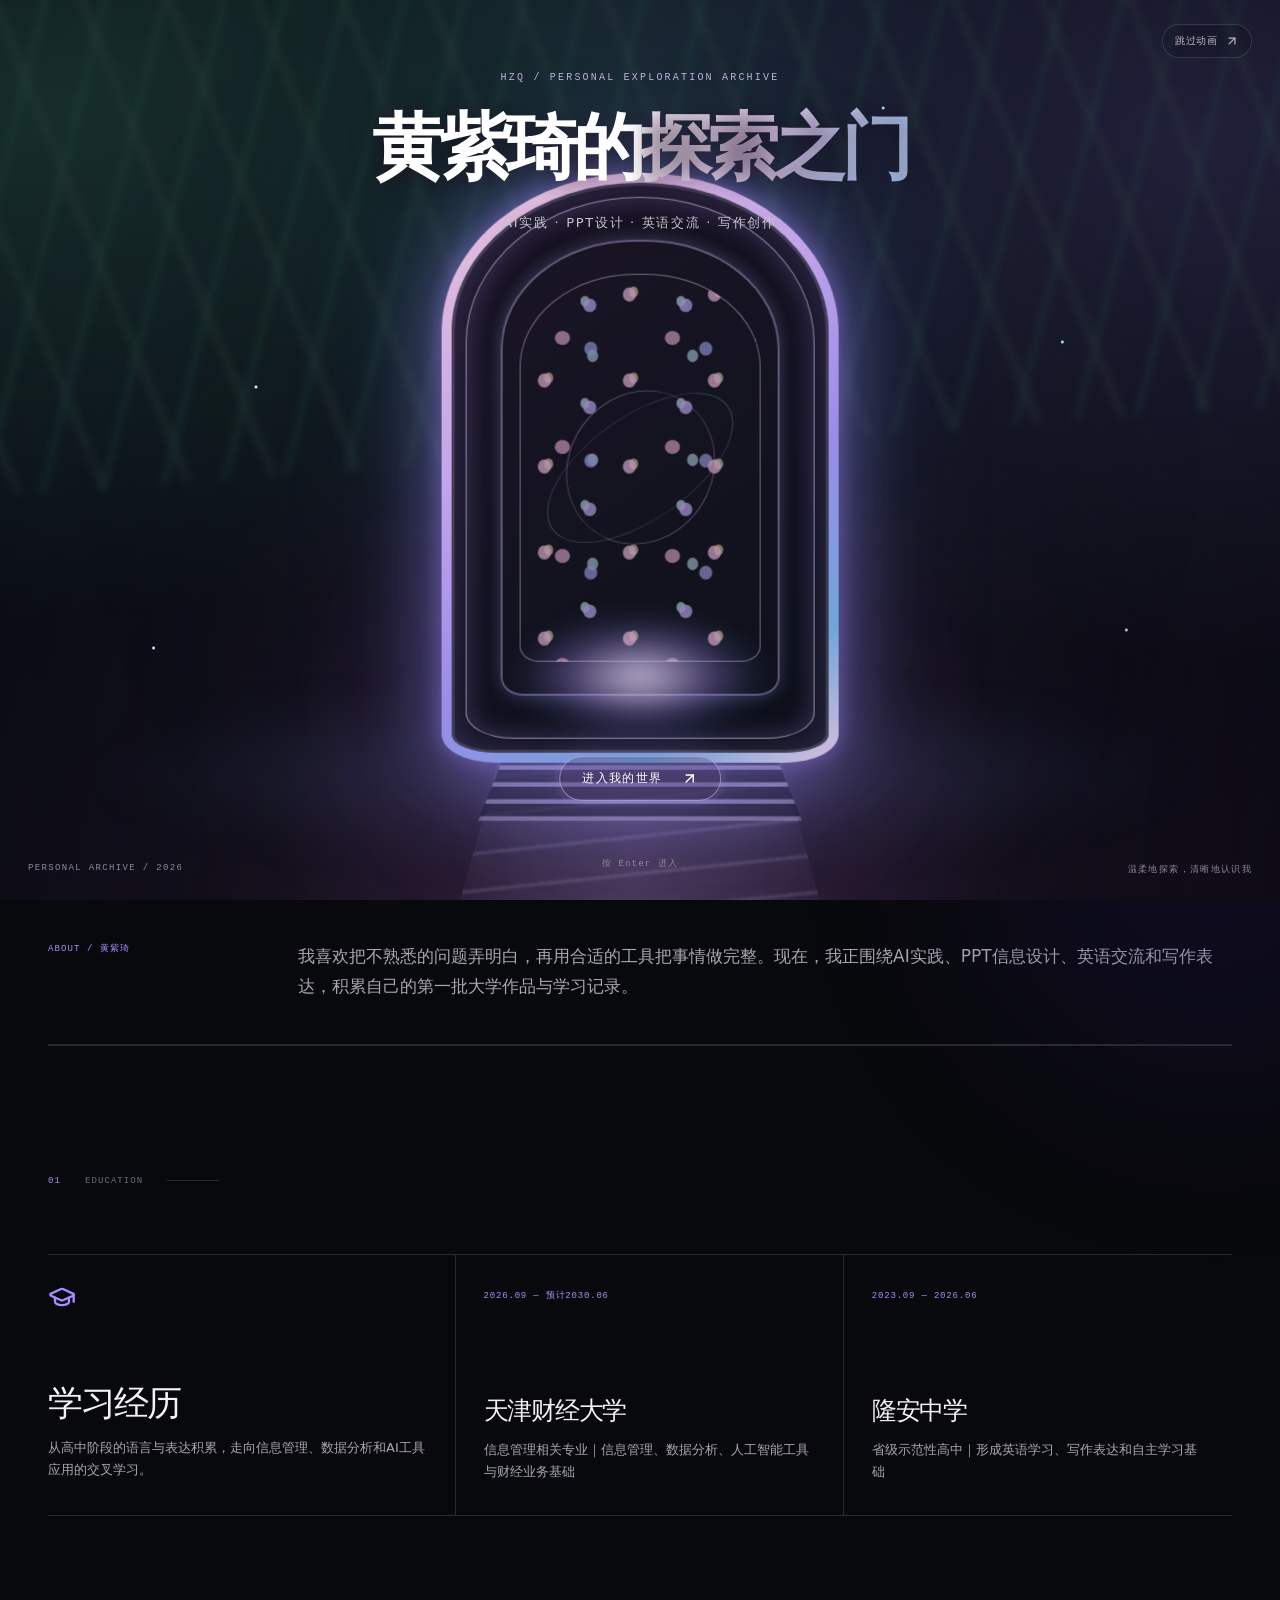
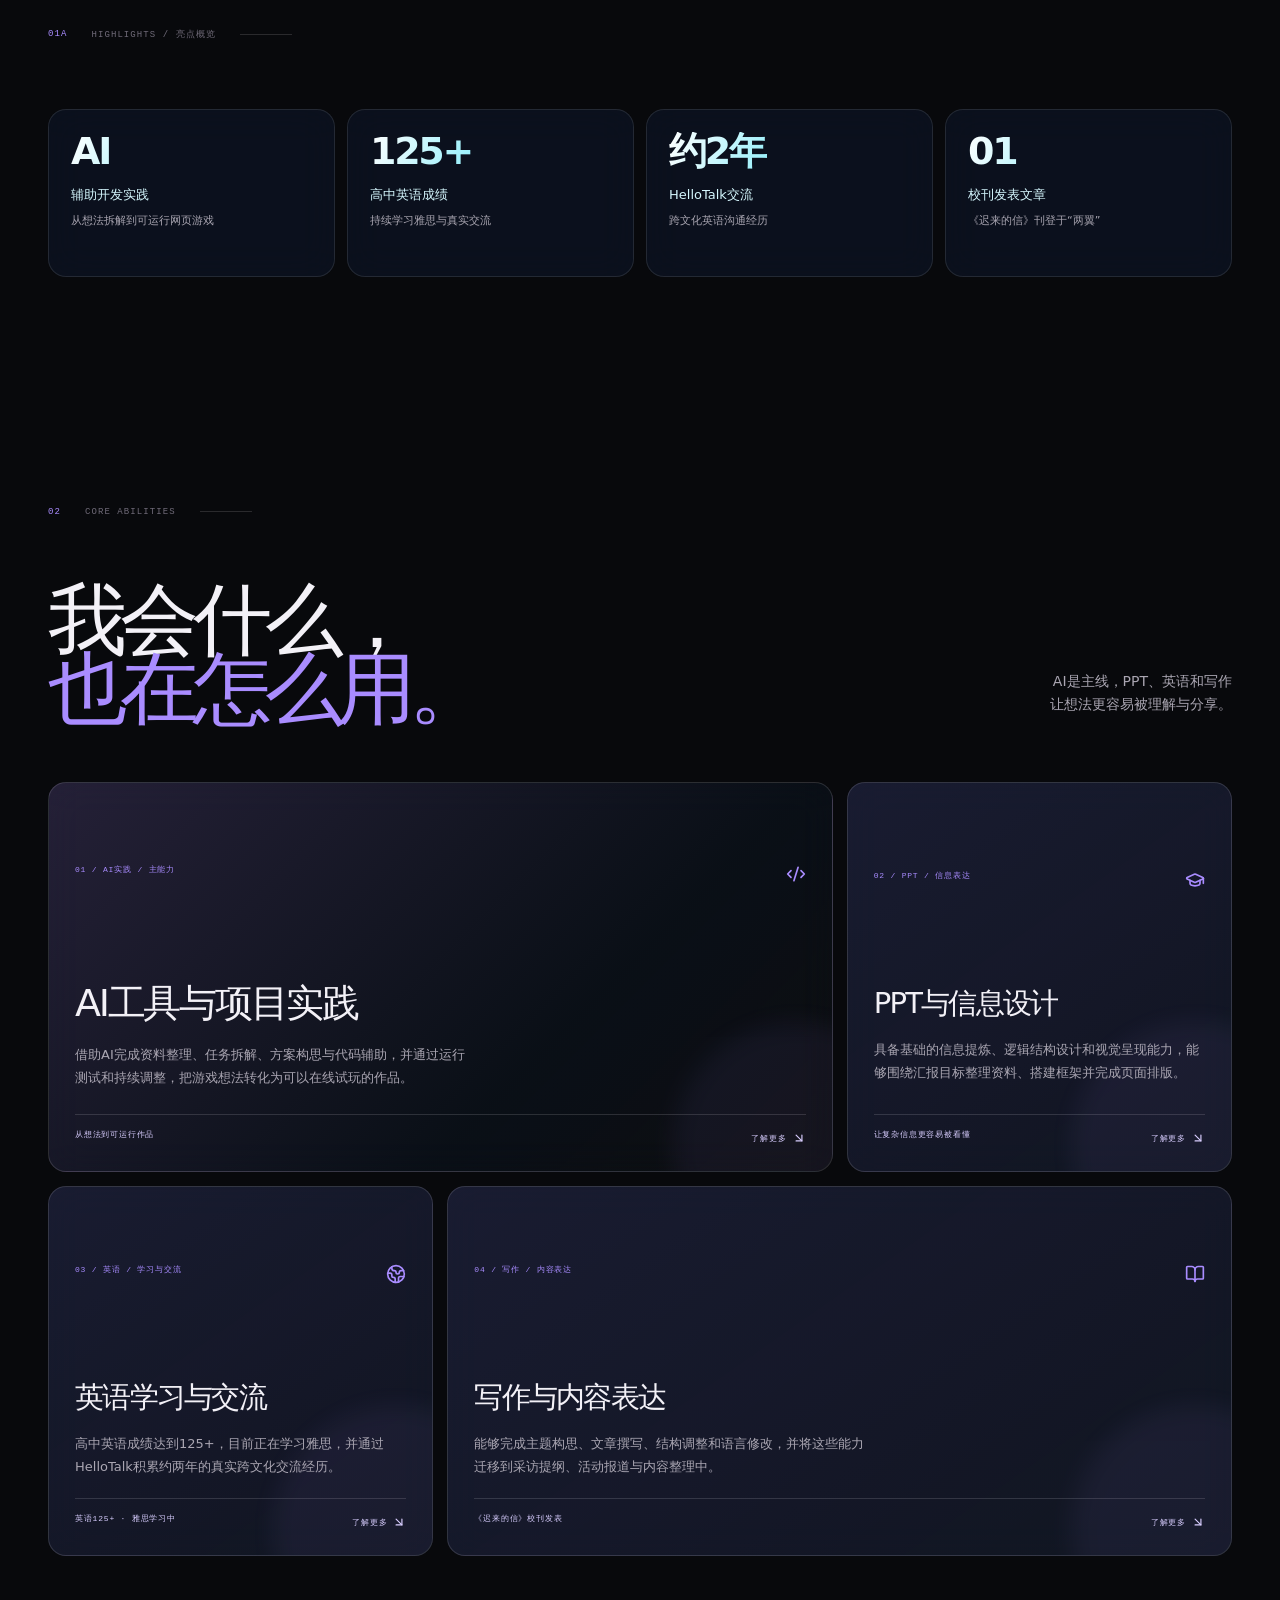
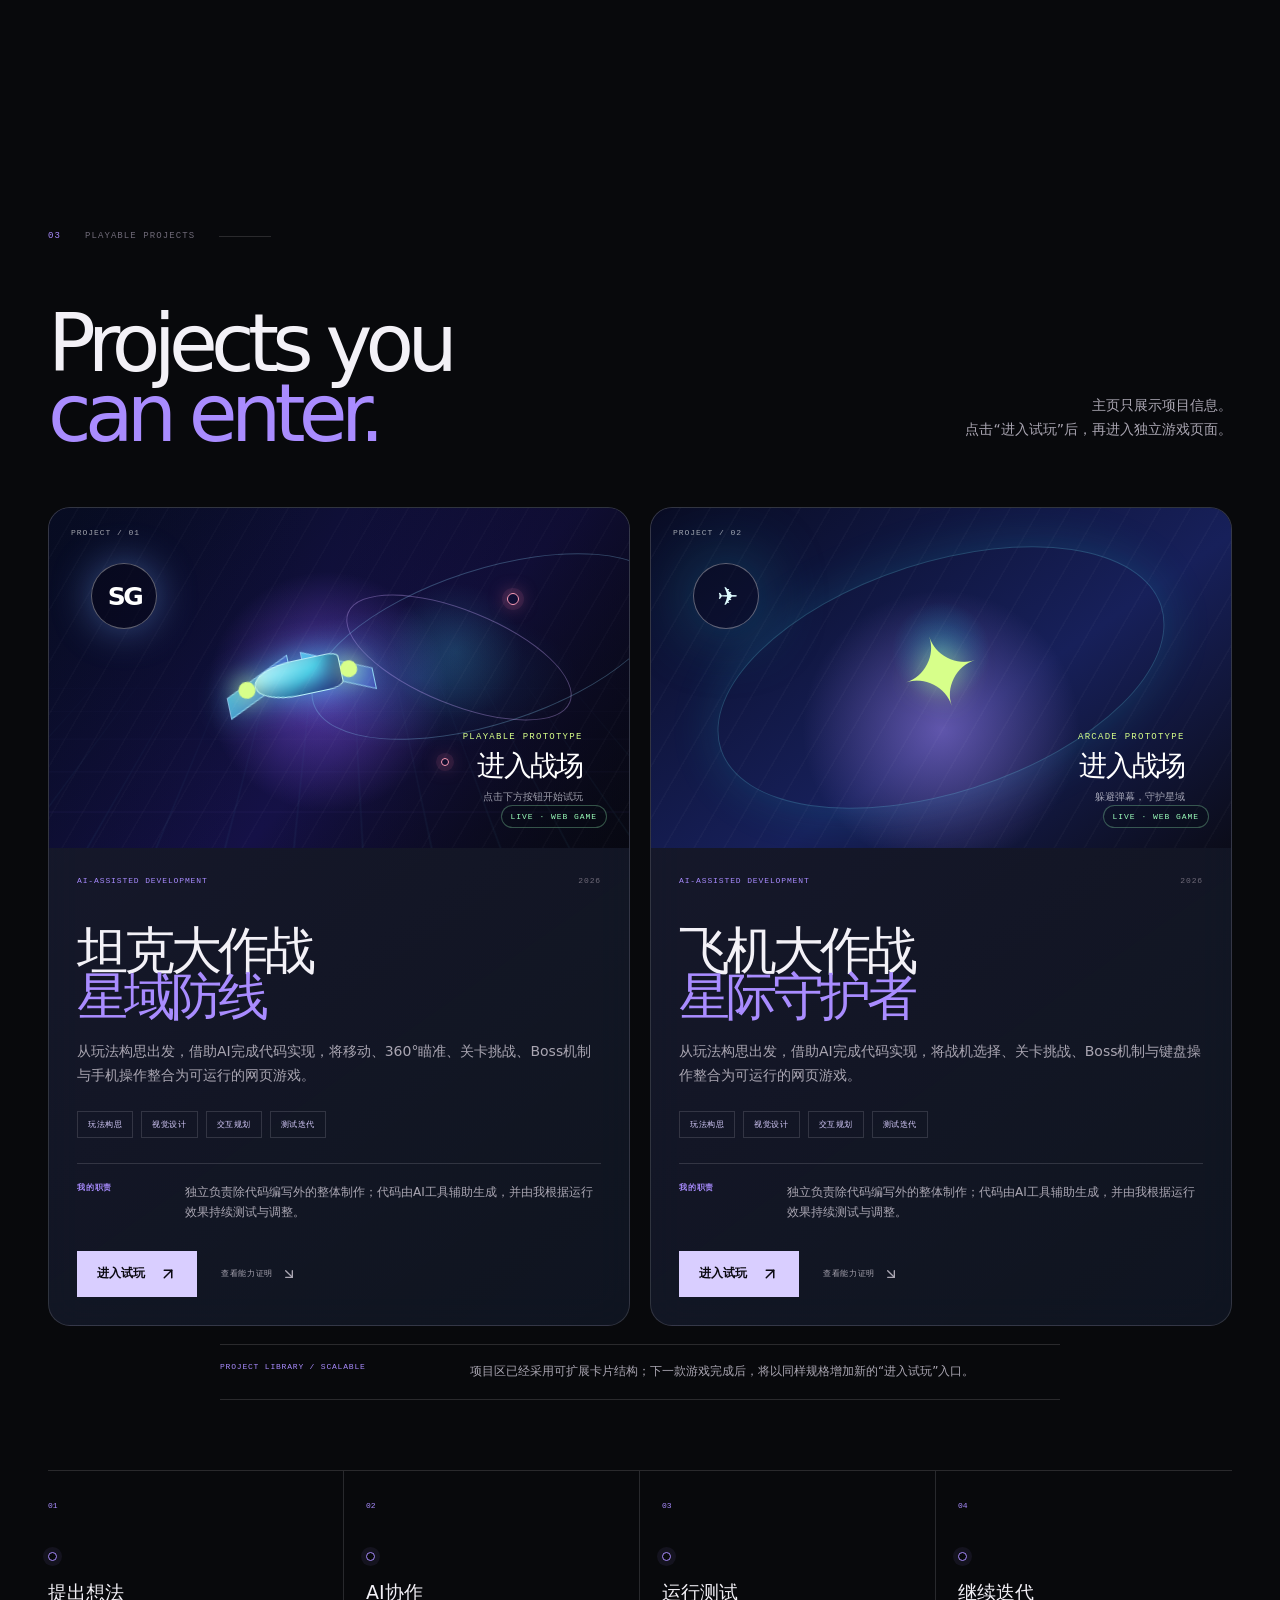
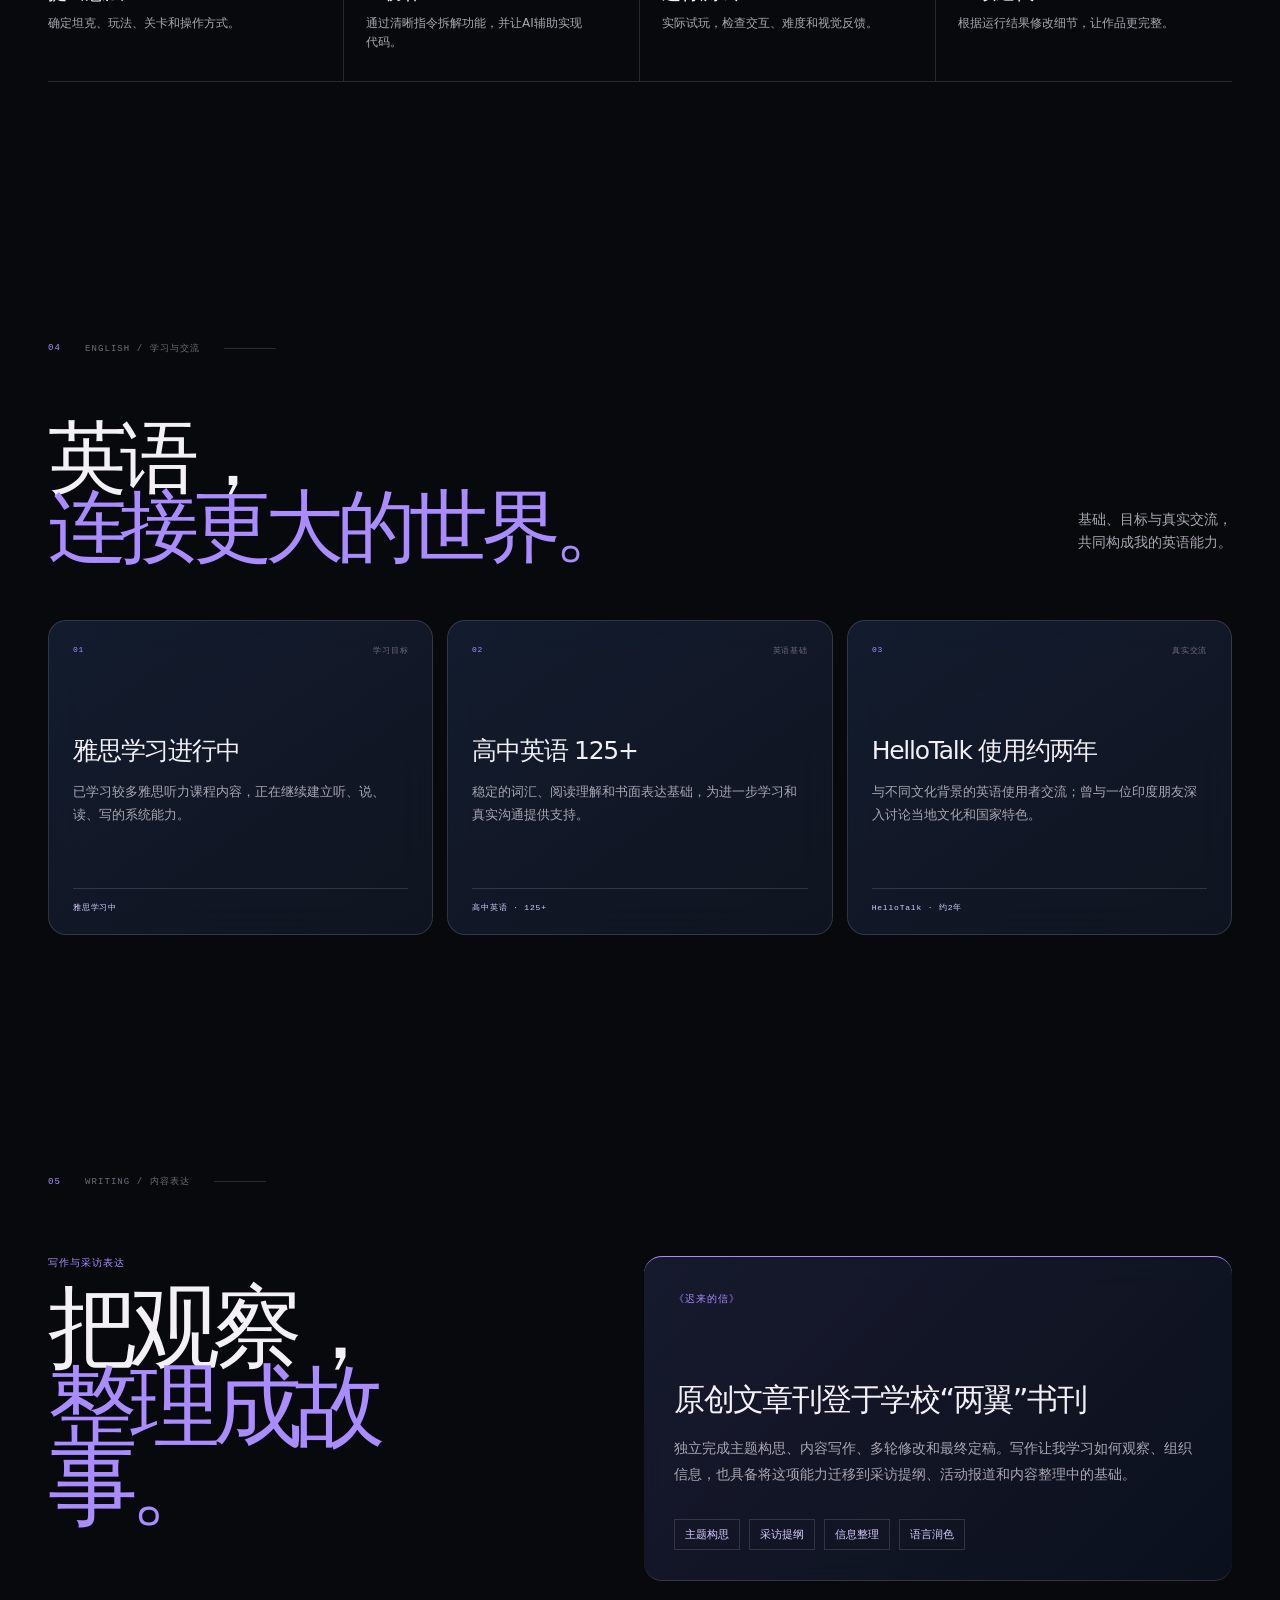
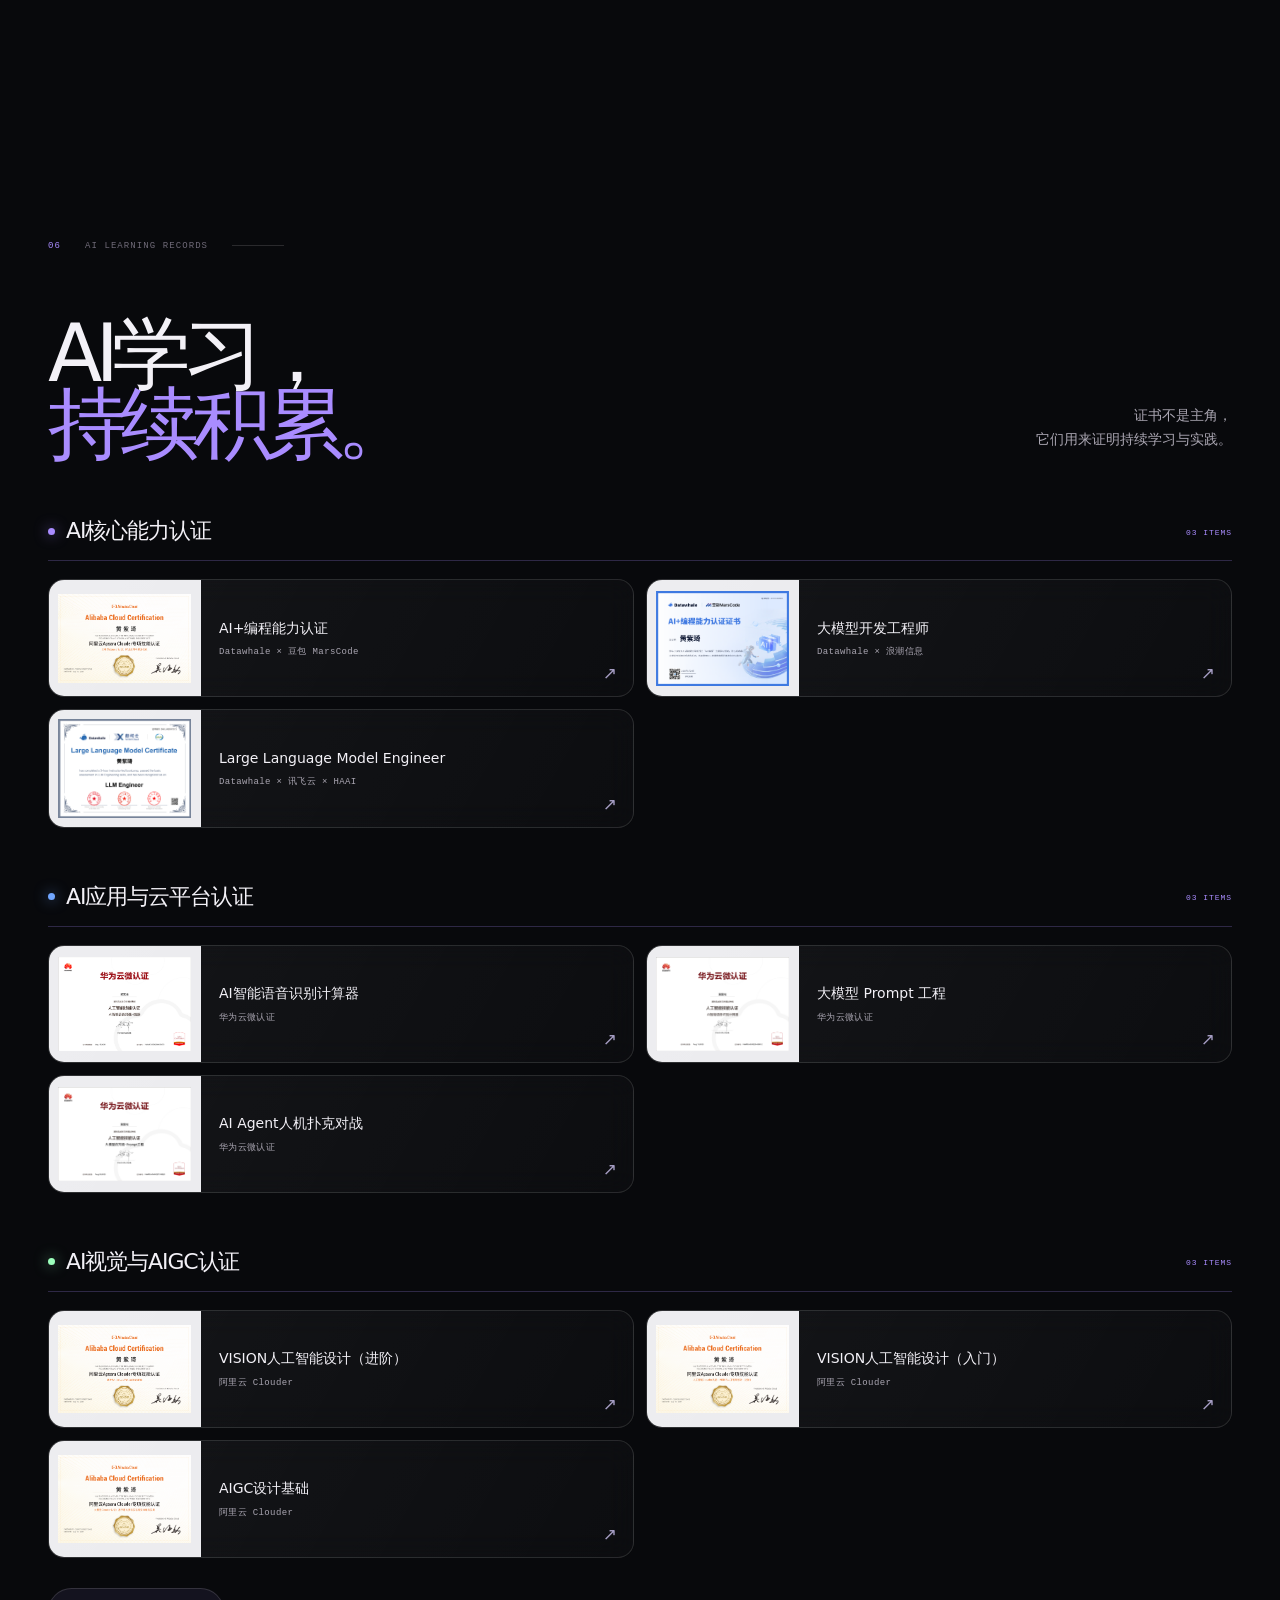
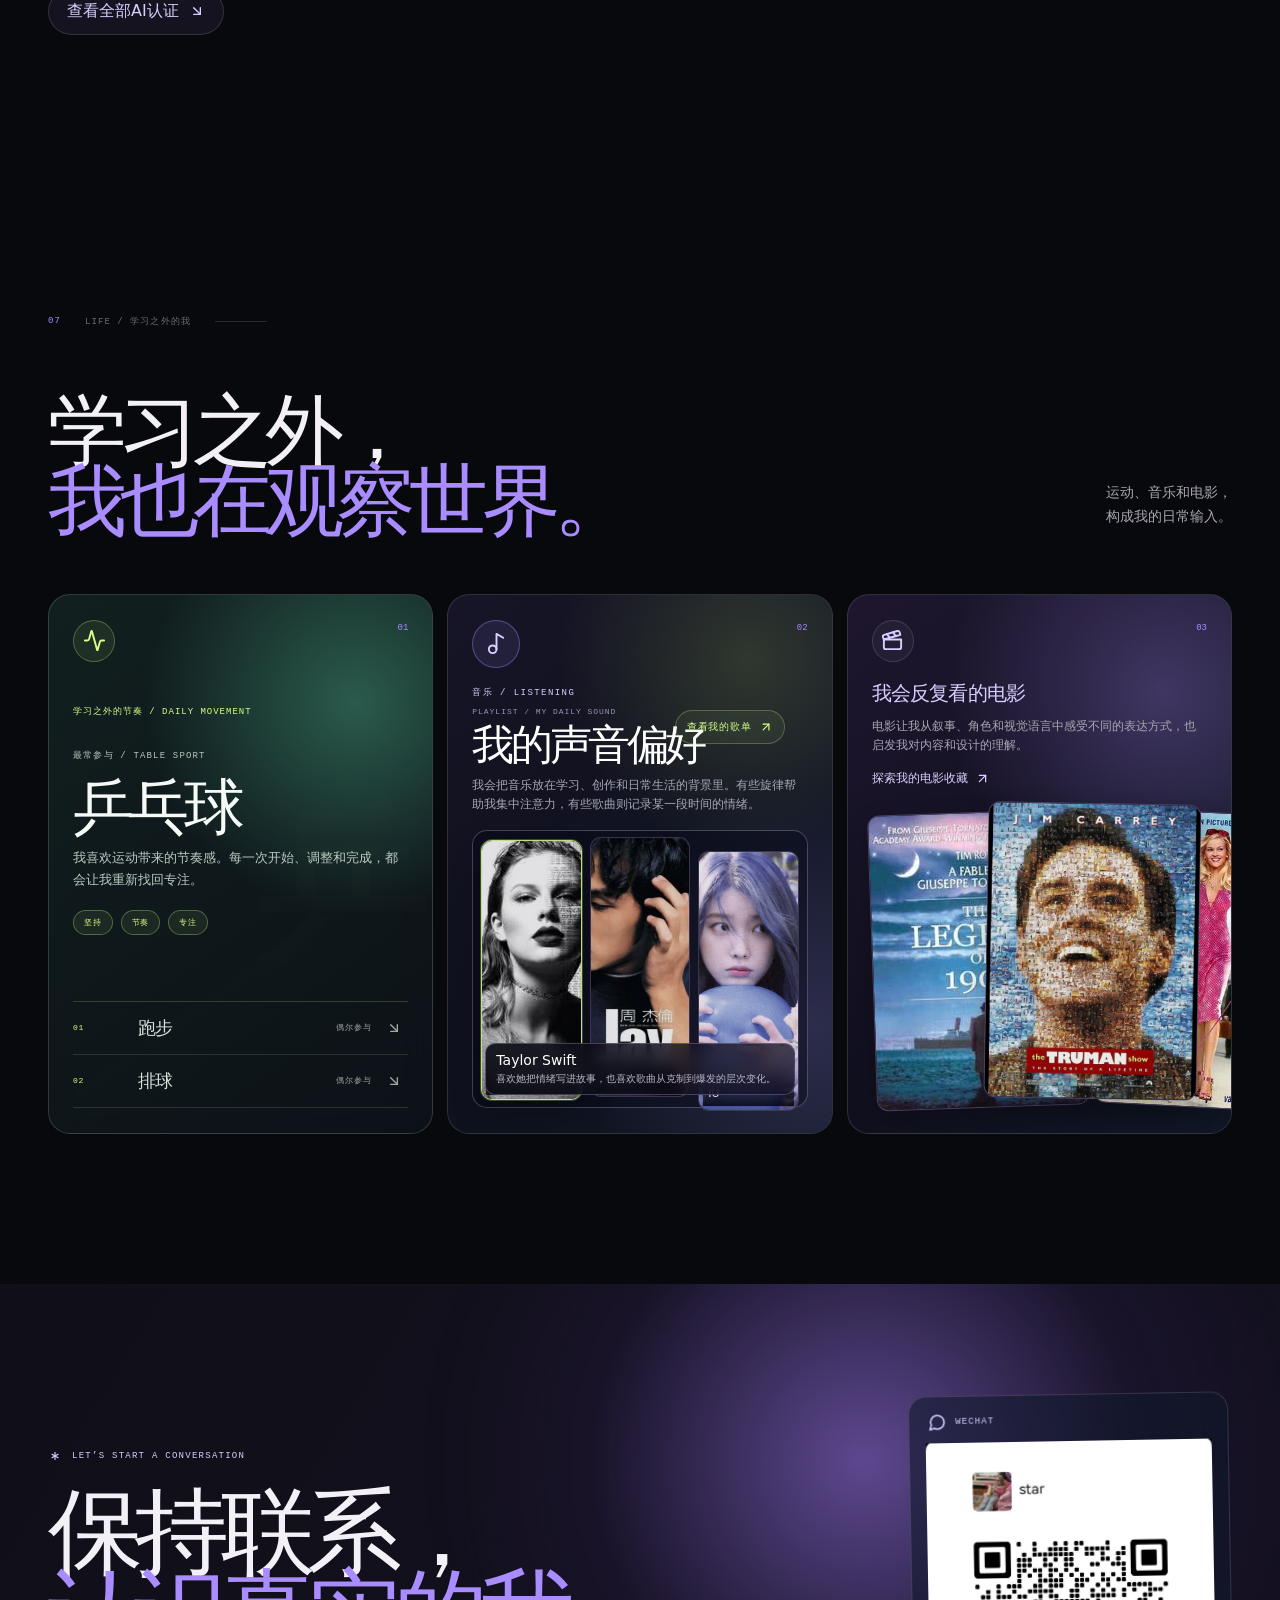
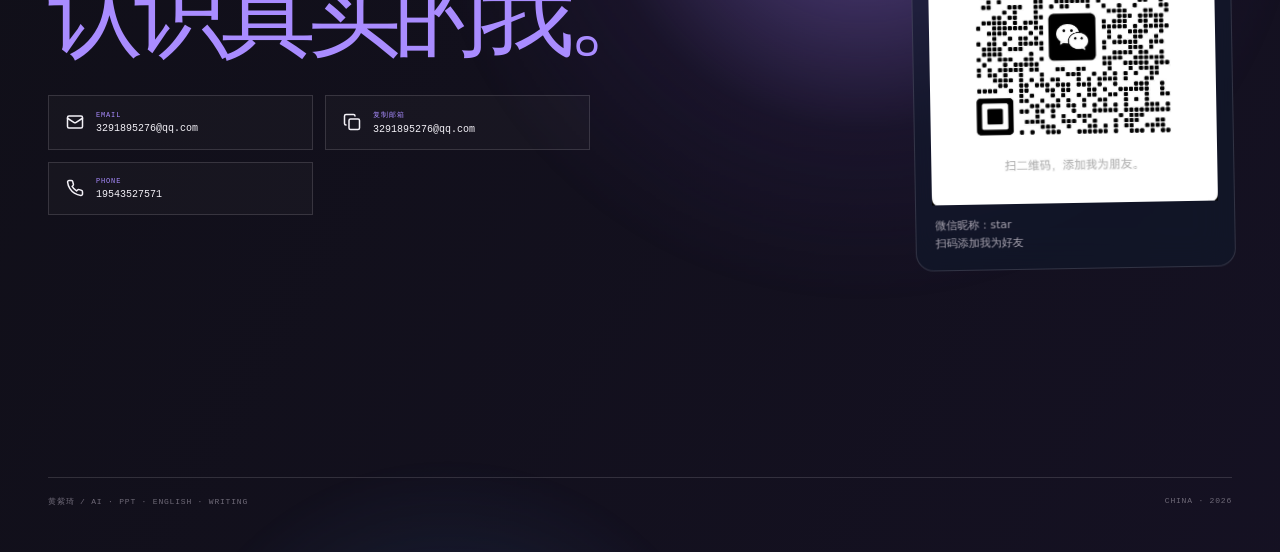
==== index.html @ c6924f1a "提前加载背景音乐文件" ====
<!doctype html>
<html lang="zh-CN">
  <head>
    <meta charset="UTF-8" />
    <meta name="viewport" content="width=device-width, initial-scale=1.0" />
  <meta name="theme-color" content="#08090c" />
  <title>黄紫琦 — Visual / AI / Brand Designer</title>
    <script>
      (() => {
        // GitHub Pages 项目站点部署在 /already/ 子目录时，兼容旧版根路径资源。
        const repoBase = location.pathname.startsWith('/already/') ? '/already' : '';
        if (!repoBase) return;
        const rewrite = (value) => {
          if (typeof value !== 'string') return value;
          return /^\/(?:profile|certificates|tank-game|plane-game)(?:\/|$)/.test(value)
            ? repoBase + value
            : value;
        };
        const patchSrc = (prototype) => {
          const descriptor = Object.getOwnPropertyDescriptor(prototype, 'src');
          if (!descriptor || !descriptor.set) return;
          Object.defineProperty(prototype, 'src', {
            ...descriptor,
            set(value) { descriptor.set.call(this, rewrite(value)); },
          });
        };
        patchSrc(window.HTMLImageElement.prototype);
        patchSrc(window.HTMLMediaElement.prototype);
        patchSrc(window.HTMLSourceElement.prototype);
        const posterDescriptor = Object.getOwnPropertyDescriptor(window.HTMLVideoElement.prototype, 'poster');
        if (posterDescriptor && posterDescriptor.set) {
          Object.defineProperty(window.HTMLVideoElement.prototype, 'poster', {
            ...posterDescriptor,
            set(value) { posterDescriptor.set.call(this, rewrite(value)); },
          });
        }
        const hrefDescriptor = Object.getOwnPropertyDescriptor(window.HTMLAnchorElement.prototype, 'href');
        if (hrefDescriptor && hrefDescriptor.set) {
          Object.defineProperty(window.HTMLAnchorElement.prototype, 'href', {
            ...hrefDescriptor,
            set(value) { hrefDescriptor.set.call(this, rewrite(value)); },
          });
        }
        const originalSetAttribute = window.Element.prototype.setAttribute;
        window.Element.prototype.setAttribute = function (name, value) {
          const lowerName = String(name).toLowerCase();
          if (lowerName === 'src' || lowerName === 'poster' || lowerName === 'href') {
            value = rewrite(value);
          }
          return originalSetAttribute.call(this, name, value);
        };
        const imageObserver = 'IntersectionObserver' in window
          ? new IntersectionObserver((entries) => entries.forEach(({ target, isIntersecting }) => {
            if (isIntersecting && target.tagName === 'IMG') {
              target.loading = 'eager';
              target.decoding = 'async';
            }
          }), { rootMargin: '480px 0px' })
          : null;
        const rewriteElement = (element) => {
          if (!element || element.nodeType !== 1) return;
          for (const name of ['src', 'poster', 'href']) {
            const value = element.getAttribute(name);
            const next = rewrite(value);
            if (next && next !== value) originalSetAttribute.call(element, name, next);
          }
          if (element.tagName === 'IMG' && element.getAttribute('src')?.includes('/profile/')) {
            element.loading = 'eager';
            element.decoding = 'async';
          }
          if (element.tagName === 'IMG') imageObserver?.observe(element);
          element.querySelectorAll?.('[src], [poster], [href]').forEach(rewriteElement);
        };
        new MutationObserver((mutations) => {
          mutations.forEach(({ addedNodes }) => addedNodes.forEach(rewriteElement));
        }).observe(document.documentElement, { childList: true, subtree: true });
        const fixExistingResources = () => {
          document.querySelectorAll('[src], [poster], [href]').forEach(rewriteElement);
        };
        let attempts = 0;
        const resourceTimer = window.setInterval(() => {
          fixExistingResources();
          if (++attempts >= 20) window.clearInterval(resourceTimer);
        }, 250);
        const startHeroVideo = () => {
          const video = document.querySelector('video.hero-video');
          if (!video) return;
          const source = video.querySelector('source');
          if (source) originalSetAttribute.call(source, 'src', `${repoBase}/profile/resume-background.mp4`);
          originalSetAttribute.call(video, 'poster', `${repoBase}/hero-poster.svg`);
          video.muted = true;
          video.load();
          video.play().catch(() => {});
        };
        window.setTimeout(startHeroVideo, 600);
        window.addEventListener('pointerdown', startHeroVideo, { once: true, passive: true });
        window.addEventListener('touchstart', startHeroVideo, { once: true, passive: true });
        document.addEventListener('visibilitychange', () => {
          if (!document.hidden) startHeroVideo();
        });
      })();
    </script>
    <script type="module" crossorigin src="./assets/index-C6X84rei.js"></script>
    <link rel="stylesheet" crossorigin href="./assets/index-EBh02GZA.css">
    <link rel="stylesheet" href="./mobile-overrides.css?v=mobile3">
  </head>
  <body>
    <div id="root"></div>
  </body>
</html>
---- assets/index-EBh02GZA.css ----
*,:before,:after{--tw-border-spacing-x:0;--tw-border-spacing-y:0;--tw-translate-x:0;--tw-translate-y:0;--tw-rotate:0;--tw-skew-x:0;--tw-skew-y:0;--tw-scale-x:1;--tw-scale-y:1;--tw-pan-x: ;--tw-pan-y: ;--tw-pinch-zoom: ;--tw-scroll-snap-strictness:proximity;--tw-gradient-from-position: ;--tw-gradient-via-position: ;--tw-gradient-to-position: ;--tw-ordinal: ;--tw-slashed-zero: ;--tw-numeric-figure: ;--tw-numeric-spacing: ;--tw-numeric-fraction: ;--tw-ring-inset: ;--tw-ring-offset-width:0px;--tw-ring-offset-color:#fff;--tw-ring-color:rgb(59 130 246 / .5);--tw-ring-offset-shadow:0 0 #0000;--tw-ring-shadow:0 0 #0000;--tw-shadow:0 0 #0000;--tw-shadow-colored:0 0 #0000;--tw-blur: ;--tw-brightness: ;--tw-contrast: ;--tw-grayscale: ;--tw-hue-rotate: ;--tw-invert: ;--tw-saturate: ;--tw-sepia: ;--tw-drop-shadow: ;--tw-backdrop-blur: ;--tw-backdrop-brightness: ;--tw-backdrop-contrast: ;--tw-backdrop-grayscale: ;--tw-backdrop-hue-rotate: ;--tw-backdrop-invert: ;--tw-backdrop-opacity: ;--tw-backdrop-saturate: ;--tw-backdrop-sepia: ;--tw-contain-size: ;--tw-contain-layout: ;--tw-contain-paint: ;--tw-contain-style: }::backdrop{--tw-border-spacing-x:0;--tw-border-spacing-y:0;--tw-translate-x:0;--tw-translate-y:0;--tw-rotate:0;--tw-skew-x:0;--tw-skew-y:0;--tw-scale-x:1;--tw-scale-y:1;--tw-pan-x: ;--tw-pan-y: ;--tw-pinch-zoom: ;--tw-scroll-snap-strictness:proximity;--tw-gradient-from-position: ;--tw-gradient-via-position: ;--tw-gradient-to-position: ;--tw-ordinal: ;--tw-slashed-zero: ;--tw-numeric-figure: ;--tw-numeric-spacing: ;--tw-numeric-fraction: ;--tw-ring-inset: ;--tw-ring-offset-width:0px;--tw-ring-offset-color:#fff;--tw-ring-color:rgb(59 130 246 / .5);--tw-ring-offset-shadow:0 0 #0000;--tw-ring-shadow:0 0 #0000;--tw-shadow:0 0 #0000;--tw-shadow-colored:0 0 #0000;--tw-blur: ;--tw-brightness: ;--tw-contrast: ;--tw-grayscale: ;--tw-hue-rotate: ;--tw-invert: ;--tw-saturate: ;--tw-sepia: ;--tw-drop-shadow: ;--tw-backdrop-blur: ;--tw-backdrop-brightness: ;--tw-backdrop-contrast: ;--tw-backdrop-grayscale: ;--tw-backdrop-hue-rotate: ;--tw-backdrop-invert: ;--tw-backdrop-opacity: ;--tw-backdrop-saturate: ;--tw-backdrop-sepia: ;--tw-contain-size: ;--tw-contain-layout: ;--tw-contain-paint: ;--tw-contain-style: }.hidden{display:none}.rounded-2xl{border-radius:1rem}.border{border-width:1px}.border-white\/10{border-color:#ffffff1a}.backdrop-blur-xl{--tw-backdrop-blur:blur(24px);-webkit-backdrop-filter:var(--tw-backdrop-blur) var(--tw-backdrop-brightness) var(--tw-backdrop-contrast) var(--tw-backdrop-grayscale) var(--tw-backdrop-hue-rotate) var(--tw-backdrop-invert) var(--tw-backdrop-opacity) var(--tw-backdrop-saturate) var(--tw-backdrop-sepia);backdrop-filter:var(--tw-backdrop-blur) var(--tw-backdrop-brightness) var(--tw-backdrop-contrast) var(--tw-backdrop-grayscale) var(--tw-backdrop-hue-rotate) var(--tw-backdrop-invert) var(--tw-backdrop-opacity) var(--tw-backdrop-saturate) var(--tw-backdrop-sepia)}:root{--black:#08090c;--panel:#0e1016;--ink:#f3f1f7;--muted:#aaa6b2;--subtle:#6f6a78;--line:rgba(243,241,247,.14);--purple:#a98cff;--purple-soft:#d9ceff;--blue:#71a6ff;--width:1700px}*{box-sizing:border-box}html{scroll-behavior:smooth;background:var(--black)}body{margin:0;color:var(--ink);background:var(--black);font-family:Inter,ui-sans-serif,system-ui,-apple-system,Segoe UI,PingFang SC,Microsoft YaHei,sans-serif}button,a{font:inherit}button{border:0}a{color:inherit;text-decoration:none}.site-shell{min-width:320px;overflow:hidden;background:var(--black)}.page-width{width:min(calc(100% - 96px),var(--width));margin:0 auto}.site-nav{position:fixed;top:0;left:50%;z-index:30;display:flex;width:min(calc(100% - 96px),var(--width));align-items:center;justify-content:space-between;padding:28px 0;color:var(--ink);transform:translate(-50%);mix-blend-mode:difference}.wordmark{padding:0;color:var(--ink);background:none;font-size:18px;font-weight:800;letter-spacing:-.08em;cursor:pointer}.wordmark span{color:var(--purple)}.nav-links{display:flex;align-items:center;gap:32px}.nav-links button{padding:0;color:var(--muted);background:none;font-family:ui-monospace,SFMono-Regular,Consolas,monospace;font-size:9px;letter-spacing:.13em;cursor:pointer;transition:color .2s}.nav-links button:hover{color:var(--ink)}.nav-actions{display:flex;align-items:center;gap:22px}.availability{display:inline-flex;align-items:center;gap:8px;color:var(--muted);font-family:ui-monospace,SFMono-Regular,Consolas,monospace;font-size:9px;letter-spacing:.12em}.availability:before{width:6px;height:6px;border-radius:50%;content:"";background:#9cffbc;box-shadow:0 0 14px #9cffbc}.menu-button{display:none;color:var(--ink);background:none;cursor:pointer}.hero{position:relative;display:flex;min-height:100vh;align-items:center;isolation:isolate;background:#0b0b0e}.hero-video{position:absolute;top:0;right:0;bottom:0;left:0;z-index:-3;width:100%;height:100%;-o-object-fit:cover;object-fit:cover;opacity:.16;filter:saturate(.7) contrast(1.15)}.hero:before{position:absolute;top:0;right:0;bottom:0;left:0;z-index:-2;content:"";background:radial-gradient(circle at 73% 42%,rgba(150,116,245,.3),transparent 26%),linear-gradient(120deg,#08090cfa 10%,#08090cbd 68%,#08090cf2)}.hero-noise{position:absolute;top:0;right:0;bottom:0;left:0;z-index:-1;pointer-events:none;opacity:.12;background-image:url("data:image/svg+xml,%3Csvg viewBox='0 0 180 180' xmlns='http://www.w3.org/2000/svg'%3E%3Cfilter id='n'%3E%3CfeTurbulence type='fractalNoise' baseFrequency='.75' numOctaves='4' stitchTiles='stitch'/%3E%3C/filter%3E%3Crect width='100%25' height='100%25' filter='url(%23n)' opacity='.35'/%3E%3C/svg%3E");mix-blend-mode:screen}.hero-glow{position:absolute;z-index:-1;width:40vw;height:40vw;border-radius:50%;opacity:.16;filter:blur(90px);pointer-events:none;animation:drift 12s ease-in-out infinite alternate}.glow-left{top:26%;left:-16%;background:#6d48db}.glow-right{right:-15%;bottom:-23%;background:#301e76;animation-delay:-4s}.hero-content{padding-top:120px;padding-bottom:90px}.hero-profile-layout{display:grid;grid-template-columns:minmax(0,1fr) minmax(280px,390px);align-items:center;gap:clamp(50px,8vw,150px)}.eyebrow{display:inline-flex;align-items:center;gap:10px;margin:0;color:var(--purple-soft);font-family:ui-monospace,SFMono-Regular,Consolas,monospace;font-size:9px;letter-spacing:.14em}.hero h1{max-width:980px;margin:24px 0 40px;font-size:clamp(70px,9.2vw,155px);line-height:.87;letter-spacing:-.09em;font-weight:600}.hero h1 i{color:var(--purple);font-style:normal}.hero-summary{max-width:700px;margin:0;color:var(--muted);font-size:clamp(15px,1.2vw,19px);line-height:1.7}.hero-contact-links{display:flex;flex-wrap:wrap;gap:12px 30px;margin-top:28px}.hero-contact-links a{display:flex;align-items:center;gap:8px;padding-bottom:6px;border-bottom:1px solid var(--line);font-family:ui-monospace,SFMono-Regular,Consolas,monospace;font-size:10px;transition:color .2s,border-color .2s}.hero-contact-links a:hover{color:var(--purple-soft);border-color:var(--purple)}.hero-avatar{position:relative;margin:0;padding:10px;border:1px solid var(--line);background:#ffffff06;transform:rotate(1.4deg)}.hero-avatar:before{position:absolute;top:-18px;right:-18px;width:55%;height:55%;border-top:1px solid var(--purple);border-right:1px solid var(--purple);content:""}.hero-avatar img{display:block;width:100%;aspect-ratio:.72;-o-object-fit:cover;object-fit:cover;-o-object-position:center;object-position:center;border-radius:2px;filter:saturate(.82) contrast(1.03)}.hero-avatar figcaption{display:flex;justify-content:space-between;padding:11px 3px 1px;color:var(--subtle);font-family:ui-monospace,SFMono-Regular,Consolas,monospace;font-size:8px;letter-spacing:.12em}.hero-index,.hero-year{position:absolute;bottom:30px;color:var(--subtle);font-family:ui-monospace,SFMono-Regular,Consolas,monospace;font-size:8px;letter-spacing:.14em}.hero-index{left:48px}.hero-index span{margin-left:8px;color:var(--purple)}.hero-year{right:48px}.about-strip{display:grid;grid-template-columns:200px 1fr;gap:50px;padding-top:42px;padding-bottom:42px;border-bottom:1px solid var(--line)}.about-strip>span,.section-label{color:var(--purple);font-family:ui-monospace,SFMono-Regular,Consolas,monospace;font-size:9px;letter-spacing:.12em}.about-strip p{max-width:940px;margin:0;color:var(--muted);font-size:17px;line-height:1.75}.section-label{display:flex;align-items:center;gap:24px;margin-bottom:68px}.section-label span:last-child{color:var(--subtle)}.section-label:after{width:52px;height:1px;content:"";background:var(--line)}.section-heading-row{display:flex;align-items:end;justify-content:space-between;gap:30px;margin-bottom:58px}.section-heading-row h2{margin:0;font-size:clamp(56px,7vw,112px);line-height:.88;letter-spacing:-.085em;font-weight:500}.section-heading-row h2 em,.writing-layout h2 em,.contact-section h2 em,.game-project-copy h3 em{color:var(--purple);font-style:normal}.section-heading-row p{margin:0 0 7px;color:var(--muted);font-size:14px;line-height:1.7;text-align:right}.compact-heading h2{font-size:clamp(54px,6.2vw,100px)}.education-section{padding:130px 0 70px}.education-grid{display:grid;grid-template-columns:1.05fr 1fr 1fr;border-top:1px solid var(--line);border-bottom:1px solid var(--line)}.education-grid>*{min-height:260px;padding:28px;border-right:1px solid var(--line)}.education-grid>*:first-child{padding-left:0}.education-grid>*:last-child{border-right:0}.education-intro svg{color:var(--purple)}.education-intro h2{margin:65px 0 10px;font-size:35px;letter-spacing:-.06em;font-weight:500}.education-intro p,.education-grid article p{max-width:390px;margin:0;color:var(--muted);font-size:13px;line-height:1.7}.education-grid article>span{color:var(--purple);font-family:ui-monospace,SFMono-Regular,Consolas,monospace;font-size:9px;letter-spacing:.09em}.education-grid article h3{margin:92px 0 12px;font-size:25px;font-weight:500;letter-spacing:-.05em}.ability-section{padding:120px 0 145px}.ability-grid{display:grid;grid-template-columns:repeat(3,1fr);gap:14px}.ability-card{position:relative;min-height:370px;padding:26px;text-align:left;color:var(--ink);border:1px solid var(--line);background:linear-gradient(145deg,#a98cff17,#ffffff05);cursor:pointer;overflow:hidden;transition:transform .22s,border-color .22s}.ability-card:before{position:absolute;right:-90px;bottom:-100px;width:250px;height:250px;border-radius:50%;content:"";background:var(--purple);opacity:.06;filter:blur(12px)}.ability-card:hover{border-color:var(--purple);transform:translateY(-5px)}.ability-top{display:flex;justify-content:space-between;color:var(--purple);font-family:ui-monospace,SFMono-Regular,Consolas,monospace;font-size:8px;letter-spacing:.1em}.ability-card h3{position:relative;margin:94px 0 15px;font-size:29px;font-weight:500;letter-spacing:-.06em}.ability-card>p{position:relative;max-width:390px;margin:0;color:var(--muted);font-size:13px;line-height:1.75}.ability-proof{position:absolute;right:26px;bottom:24px;left:26px;display:flex;align-items:center;justify-content:space-between;padding-top:14px;border-top:1px solid var(--line);color:var(--purple-soft);font-family:ui-monospace,SFMono-Regular,Consolas,monospace;font-size:8px;letter-spacing:.1em}.work-section{padding:130px 0}.project-library{display:flex;flex-wrap:wrap;gap:20px}.game-project-card{flex:0 1 840px;border:1px solid var(--line);background:linear-gradient(145deg,#a98cff13,#ffffff04);overflow:hidden;transition:border-color .22s,transform .22s}.game-project-card:hover{border-color:#a98cff8c;transform:translateY(-3px)}.game-art{position:relative;height:270px;overflow:hidden;background:radial-gradient(circle at 53% 52%,rgba(68,173,255,.48),transparent 12%),radial-gradient(circle at 50% 54%,rgba(120,83,255,.63),transparent 31%),linear-gradient(135deg,#080d25,#141152 55%,#090a13)}.game-art:after{position:absolute;top:0;right:0;bottom:0;left:0;content:"";opacity:.25;background:repeating-linear-gradient(120deg,transparent 0 24px,rgba(255,255,255,.1) 25px 26px)}.game-art-code,.game-art-status{position:absolute;z-index:2;color:#ffffff9e;font-family:ui-monospace,SFMono-Regular,Consolas,monospace;font-size:8px;letter-spacing:.12em}.game-art-code{top:20px;left:22px}.game-art-status{right:22px;bottom:20px;color:#9cffbc}.star-field{position:absolute;top:20px;right:20px;bottom:20px;left:20px;color:#ffffff80;font-size:31px;line-height:2.1;letter-spacing:1.5em;transform:rotate(-7deg)}.game-emblem{position:absolute;top:50%;left:50%;z-index:2;display:grid;width:122px;height:122px;place-items:center;border:1px solid rgba(255,255,255,.35);border-radius:50%;color:#fff;background:#0708175c;box-shadow:0 0 70px #71a6ff80;font-size:48px;font-weight:750;letter-spacing:-.1em;transform:translate(-50%,-50%)}.game-project-copy{padding:28px}.project-status{display:flex;justify-content:space-between;color:var(--purple);font-family:ui-monospace,SFMono-Regular,Consolas,monospace;font-size:8px;letter-spacing:.11em}.project-status span:last-child{color:var(--subtle)}.game-project-copy h3{margin:42px 0 20px;font-size:clamp(43px,4vw,66px);line-height:.9;letter-spacing:-.08em;font-weight:500}.game-project-copy>p{max-width:690px;margin:0;color:var(--muted);font-size:14px;line-height:1.75}.project-tags{display:flex;flex-wrap:wrap;gap:8px;margin-top:23px}.project-tags span{padding:7px 10px;border:1px solid var(--line);color:var(--purple-soft);font-family:ui-monospace,SFMono-Regular,Consolas,monospace;font-size:8px;letter-spacing:.07em}.project-role{display:grid;grid-template-columns:90px 1fr;gap:18px;margin-top:25px;padding-top:18px;border-top:1px solid var(--line)}.project-role strong{color:var(--purple);font-family:ui-monospace,SFMono-Regular,Consolas,monospace;font-size:8px;letter-spacing:.1em}.project-role p{margin:0;color:var(--muted);font-size:12px;line-height:1.7}.project-actions{display:flex;align-items:center;gap:24px;margin-top:28px}.play-button{display:inline-flex;align-items:center;justify-content:center;gap:14px;padding:14px 20px;color:#0a0910;background:var(--purple-soft);font-size:12px;font-weight:650;transition:transform .2s,background .2s}.play-button:hover{background:#fff;transform:translateY(-2px)}.proof-link{display:inline-flex;align-items:center;gap:8px;color:var(--muted);font-family:ui-monospace,SFMono-Regular,Consolas,monospace;font-size:8px;letter-spacing:.08em}.proof-link:hover{color:var(--purple-soft)}.project-library-note{display:grid;grid-template-columns:220px 1fr;gap:30px;max-width:840px;margin-top:18px;padding:17px 0;border-top:1px solid var(--line);border-bottom:1px solid var(--line)}.project-library-note span{color:var(--purple);font-family:ui-monospace,SFMono-Regular,Consolas,monospace;font-size:8px;letter-spacing:.1em}.project-library-note p{margin:0;color:var(--muted);font-size:12px;line-height:1.65}.process-track{display:grid;grid-template-columns:repeat(4,1fr);border-top:1px solid var(--line);border-bottom:1px solid var(--line)}.project-process{margin-top:70px}.process-step{min-height:210px;padding:22px;border-right:1px solid var(--line)}.process-step:first-child{padding-left:0}.process-step:last-child{border-right:0}.process-step>span{color:var(--purple);font-family:ui-monospace,SFMono-Regular,Consolas,monospace;font-size:8px}.process-dot{width:9px;height:9px;margin-top:40px;border:1px solid var(--purple);border-radius:50%;box-shadow:0 0 0 5px #a98cff14}.process-step h3{margin:19px 0 8px;font-size:19px;font-weight:500}.process-step p{max-width:220px;margin:0;color:var(--muted);font-size:12px;line-height:1.65}.english-section{padding:130px 0}.english-proof-grid{display:grid;grid-template-columns:repeat(3,1fr);gap:14px}.english-proof-card{position:relative;min-height:315px;padding:24px;border:1px solid var(--line);background:linear-gradient(145deg,#71a6ff14,#ffffff04);overflow:hidden}.proof-top{display:flex;justify-content:space-between;color:var(--subtle);font-family:ui-monospace,SFMono-Regular,Consolas,monospace;font-size:8px;letter-spacing:.09em}.proof-top span:first-child{color:var(--purple)}.english-proof-card strong{display:block;margin-top:78px;font-size:25px;font-weight:500;letter-spacing:-.05em}.english-proof-card p{max-width:370px;margin:14px 0 0;color:var(--muted);font-size:13px;line-height:1.72}.proof-note{position:absolute;right:24px;bottom:21px;left:24px;padding-top:13px;border-top:1px solid var(--line);color:var(--purple-soft);font-family:ui-monospace,SFMono-Regular,Consolas,monospace;font-size:8px;letter-spacing:.1em}.writing-section{padding:110px 0 150px}.writing-layout{display:grid;grid-template-columns:.9fr 1.1fr;gap:clamp(50px,9vw,160px);align-items:start}.display-kicker{margin:0 0 18px;color:var(--purple);font-family:ui-monospace,SFMono-Regular,Consolas,monospace;font-size:10px;letter-spacing:.1em}.writing-layout h2{margin:0;font-size:clamp(56px,7vw,112px);line-height:.88;letter-spacing:-.085em;font-weight:500}.writing-evidence{padding:30px;border-top:1px solid var(--purple);border-bottom:1px solid var(--line);background:linear-gradient(135deg,rgba(169,140,255,.08),transparent)}.writing-evidence>span{color:var(--purple);font-family:ui-monospace,SFMono-Regular,Consolas,monospace;font-size:10px;letter-spacing:.1em}.writing-evidence h3{margin:75px 0 18px;font-size:31px;line-height:1.2;letter-spacing:-.05em;font-weight:500}.writing-evidence>p{max-width:640px;margin:0;color:var(--muted);font-size:14px;line-height:1.8}.writing-evidence>div{display:flex;flex-wrap:wrap;gap:9px;margin-top:32px}.writing-evidence>div span{padding:7px 10px;border:1px solid var(--line);color:var(--purple-soft);font-size:11px}.certificate-section{padding:110px 0 160px}.certificate-group{margin-top:58px}.certificate-group-head{display:flex;align-items:baseline;justify-content:space-between;margin-bottom:20px;padding-bottom:12px;border-bottom:1px solid var(--line)}.certificate-group-head h3{margin:0;font-size:23px;font-weight:500;letter-spacing:-.05em}.certificate-group-head span{color:var(--purple);font-family:ui-monospace,SFMono-Regular,Consolas,monospace;font-size:8px;letter-spacing:.12em}.certificate-grid{display:grid;grid-template-columns:repeat(4,1fr);gap:14px}.certificate-card{display:block;padding:0;text-align:left;color:var(--ink);border:1px solid var(--line);background:#ffffff06;cursor:zoom-in;overflow:hidden;transition:transform .22s,border-color .22s}.certificate-card:hover{border-color:var(--purple);transform:translateY(-4px)}.certificate-image{display:grid;width:100%;aspect-ratio:1.46;place-items:center;padding:10px;background:#f1f1f1}.certificate-image img{display:block;width:100%;height:100%;-o-object-fit:contain;object-fit:contain}.certificate-caption{display:grid;gap:6px;padding:13px}.certificate-caption strong{font-size:13px;font-weight:500;line-height:1.4}.certificate-caption small{color:var(--muted);font-family:ui-monospace,SFMono-Regular,Consolas,monospace;font-size:8px;letter-spacing:.05em}.certificate-modal{position:fixed;top:0;right:0;bottom:0;left:0;z-index:100;display:grid;place-items:center;padding:70px;background:#040407e6;-webkit-backdrop-filter:blur(14px);backdrop-filter:blur(14px)}.modal-close{position:absolute;top:28px;right:32px;display:grid;width:46px;height:46px;place-items:center;border:1px solid var(--line);border-radius:50%;color:var(--ink);background:#11121a;cursor:pointer}.modal-content{max-width:min(1100px,90vw);max-height:82vh}.modal-content img{display:block;max-width:100%;max-height:74vh;margin:auto;-o-object-fit:contain;object-fit:contain;background:#eee}.modal-content p{display:flex;justify-content:space-between;gap:20px;margin:13px 0 0}.modal-content p strong{font-weight:500}.modal-content p span{color:var(--muted);font-size:12px}.contact-section{position:relative;min-height:90vh;display:flex;align-items:center;overflow:hidden;background:#111019}.contact-section:before{position:absolute;top:0;right:0;bottom:0;left:0;content:"";background:linear-gradient(120deg,#100f18f2,#18122a8c)}.contact-orb{position:absolute;border-radius:50%;filter:blur(1px)}.orb-a{top:-35%;right:-5%;width:75vw;height:75vw;background:radial-gradient(circle at 50% 50%,rgba(155,119,238,.55),rgba(63,41,110,.16) 40%,transparent 65%)}.orb-b{bottom:-60%;left:10%;width:50vw;height:50vw;background:radial-gradient(circle,rgba(63,116,190,.22),transparent 65%)}.contact-inner{position:relative;z-index:1}.contact-layout{display:grid;grid-template-columns:1fr 320px;align-items:center;gap:clamp(55px,10vw,180px);padding-top:110px;padding-bottom:45px}.contact-section h2{margin:25px 0 40px;font-size:clamp(58px,7.4vw,125px);line-height:.86;letter-spacing:-.09em;font-weight:500}.contact-direct{display:flex;flex-wrap:wrap;gap:12px}.contact-direct a{display:flex;align-items:center;gap:12px;min-width:265px;padding:14px 17px;border:1px solid var(--line);background:#ffffff06;transition:border-color .2s,transform .2s}.contact-direct a:hover{border-color:var(--purple);transform:translateY(-2px)}.contact-direct a>span{display:grid;gap:4px;font-family:ui-monospace,SFMono-Regular,Consolas,monospace;font-size:10px}.contact-direct small{color:var(--purple);font-size:7px;letter-spacing:.12em}.wechat-card{margin:0;padding:16px;border:1px solid var(--line);background:#ffffff0a;transform:rotate(-1deg)}.wechat-card>div{display:flex;align-items:center;gap:9px;padding:0 3px 12px;color:var(--purple-soft);font-family:ui-monospace,SFMono-Regular,Consolas,monospace;font-size:9px;letter-spacing:.12em}.wechat-card img{display:block;width:100%;aspect-ratio:.79;-o-object-fit:cover;object-fit:cover;background:#fff}.wechat-card figcaption{padding:12px 3px 2px;color:var(--muted);font-size:11px;line-height:1.6}.contact-footer{grid-column:1/-1;display:flex;justify-content:space-between;margin-top:80px;padding-top:18px;border-top:1px solid var(--line);color:var(--subtle);font-family:ui-monospace,SFMono-Regular,Consolas,monospace;font-size:8px;letter-spacing:.1em}@keyframes drift{0%{transform:translate3d(-2%,0,0) scale(1)}to{transform:translate3d(5%,4%,0) scale(1.08)}}@media (max-width:1000px){.page-width,.site-nav{width:min(calc(100% - 44px),var(--width))}.nav-links{gap:17px}.availability{display:none}.hero-profile-layout{grid-template-columns:1fr 300px;gap:45px}.education-grid{grid-template-columns:1fr}.education-grid>*{min-height:190px;padding:24px 0;border-right:0;border-bottom:1px solid var(--line)}.education-grid>*:last-child{border-bottom:0}.education-intro h2,.education-grid article h3{margin-top:40px}.ability-grid,.english-proof-grid{grid-template-columns:1fr}.ability-card{min-height:290px}.ability-card h3{margin-top:55px}.english-proof-card{min-height:260px}.english-proof-card strong{margin-top:52px}.certificate-grid{grid-template-columns:repeat(2,1fr)}.writing-layout{grid-template-columns:1fr;gap:55px}.process-track{grid-template-columns:1fr 1fr}.process-step:nth-child(2){border-right:0}.process-step:nth-child(n+3){border-top:1px solid var(--line)}.contact-layout{grid-template-columns:1fr 280px}}@media (max-width:700px){.page-width,.site-nav{width:calc(100% - 34px)}.site-nav{padding:20px 0;mix-blend-mode:normal}.menu-button{display:grid;place-items:center}.nav-links{position:absolute;top:64px;right:0;left:0;display:none;flex-direction:column;align-items:stretch;gap:0;padding:7px;border:1px solid var(--line);background:#0d0d11f5;-webkit-backdrop-filter:blur(16px);backdrop-filter:blur(16px)}.nav-links.is-open{display:flex}.nav-links button{padding:15px;text-align:left}.hero{min-height:auto}.hero-content{padding-top:120px;padding-bottom:105px}.hero-profile-layout{display:flex;flex-direction:column-reverse;align-items:stretch;gap:35px}.hero-avatar{width:180px;align-self:flex-end}.hero h1{margin:20px 0 30px;font-size:clamp(56px,17vw,90px)}.hero-summary{font-size:15px}.hero-contact-links{display:grid}.hero-index{left:17px}.hero-year{right:17px}.about-strip{grid-template-columns:1fr;gap:13px}.about-strip p{font-size:15px}.section-label{margin-bottom:48px}.section-heading-row{display:block;margin-bottom:42px}.section-heading-row h2,.compact-heading h2{font-size:54px}.section-heading-row p{margin-top:22px;text-align:left}.education-section,.ability-section,.work-section,.english-section,.writing-section,.certificate-section{padding:90px 0}.ability-card{min-height:310px}.game-project-card{flex-basis:100%}.game-art{height:220px}.game-project-copy{padding:22px}.game-project-copy h3{font-size:46px}.project-role,.project-library-note{grid-template-columns:1fr}.project-actions{align-items:flex-start;flex-direction:column}.process-track{grid-template-columns:1fr}.process-step,.process-step:first-child{min-height:175px;padding:22px 0;border-right:0;border-bottom:1px solid var(--line)}.process-step:nth-child(n+3){border-top:0}.process-step:last-child{border-bottom:0}.writing-layout h2{font-size:54px}.writing-evidence{padding:23px 0}.writing-evidence h3{margin-top:50px;font-size:27px}.certificate-grid{grid-template-columns:1fr}.certificate-group-head{display:block}.certificate-group-head span{display:block;margin-top:8px}.certificate-modal{padding:55px 15px}.modal-content p{display:grid}.contact-section{min-height:auto}.contact-layout{grid-template-columns:1fr;padding-top:100px;padding-bottom:35px}.contact-section h2{font-size:58px}.wechat-card{width:min(100%,300px)}.contact-footer{margin-top:30px;gap:20px;flex-direction:column}}@media (prefers-reduced-motion:reduce){*,*:before,*:after{scroll-behavior:auto!important;animation-duration:.01ms!important;transition-duration:.01ms!important}}@media print{.site-nav,.hero-video,.hero-noise,.hero-glow,.hero-index,.hero-year,.certificate-modal{display:none!important}.hero{min-height:auto}.hero-content{padding:40px 0}.hero-avatar{width:220px}.education-section,.ability-section,.work-section,.english-section,.writing-section,.certificate-section{padding:45px 0}.contact-section{min-height:auto;page-break-before:always}.game-project-card,.ability-card,.certificate-card{-moz-column-break-inside:avoid;break-inside:avoid}}.project-library{justify-content:center}.project-library-note{margin-left:auto;margin-right:auto}.site-shell:before,.site-shell:after{position:fixed;z-index:-5;width:560px;height:560px;border-radius:50%;content:"";filter:blur(140px);pointer-events:none;opacity:.12}.site-shell:before{top:-220px;left:-180px;background:radial-gradient(circle,#22d3ee,transparent 68%)}.site-shell:after{right:-190px;bottom:-230px;background:radial-gradient(circle,#6366f1,transparent 68%)}.highlights-section{padding:42px 0 110px}.highlights-grid{display:grid;grid-template-columns:repeat(4,1fr);gap:12px}.highlight-card{position:relative;min-height:168px;padding:22px;border:1px solid rgba(255,255,255,.1);border-radius:18px;background:#0f172a94;-webkit-backdrop-filter:blur(18px);backdrop-filter:blur(18px);transition:transform .22s,box-shadow .22s,border-color .22s}.highlight-card:hover{border-color:#22d3ee59;box-shadow:0 14px 36px #22d3ee1f;transform:translateY(-4px)}.highlight-card strong{display:block;background:linear-gradient(115deg,#fff,#67e8f9 65%,#818cf8);-webkit-background-clip:text;background-clip:text;color:transparent;font-size:38px;line-height:1;font-weight:750;letter-spacing:-.06em}.highlight-card>span{display:block;margin-top:16px;color:#d6f8ff;font-size:13px}.highlight-card p{margin:8px 0 0;color:var(--muted);font-size:11px;line-height:1.6}.ability-card,.game-project-card,.english-proof-card,.writing-evidence,.interest-card,.wechat-card{border-radius:18px;background-color:#0f172a94;-webkit-backdrop-filter:blur(18px);backdrop-filter:blur(18px)}@media (max-width:1000px){.highlights-grid{grid-template-columns:repeat(2,1fr)}}@media (max-width:700px){.highlights-section{padding:25px 0 75px}.highlights-grid{grid-template-columns:1fr}.highlight-card{min-height:135px}}.ability-card.featured{grid-column:span 2;min-height:390px;background:linear-gradient(135deg,#a98cff2e,#152e4a2e 65%,#ffffff05)}.ability-card.featured h3{font-size:38px}.ability-card.wide{grid-column:span 2}.ability-card:after{position:absolute;right:26px;bottom:56px;color:var(--subtle);font-family:ui-monospace,SFMono-Regular,Consolas,monospace;font-size:8px;letter-spacing:.1em;content:"点击了解更多";opacity:0;transition:opacity .2s}.ability-card:hover:after{opacity:1}.ability-card .ability-proof span:after{display:block;margin-top:7px;color:var(--subtle);font-family:ui-monospace,SFMono-Regular,Consolas,monospace;font-size:8px;letter-spacing:.06em;content:""}.education-section{border-top:1px solid var(--line)}.ability-more{display:inline-flex!important;align-items:center;gap:5px;color:var(--purple-soft);white-space:nowrap}.ability-more:after{display:none!important}.ability-modal{position:fixed;top:0;right:0;bottom:0;left:0;z-index:110;display:grid;place-items:center;padding:30px;background:#030712d1;-webkit-backdrop-filter:blur(16px);backdrop-filter:blur(16px)}.ability-modal-content{width:min(620px,calc(100vw - 36px));padding:34px;border:1px solid rgba(255,255,255,.16);border-radius:22px;background:#0f172ae0;box-shadow:0 24px 80px #0000006b}.ability-modal-kicker{color:var(--purple);font-family:ui-monospace,SFMono-Regular,Consolas,monospace;font-size:9px;letter-spacing:.11em}.ability-modal-content h2{margin:30px 0 14px;font-size:36px;letter-spacing:-.06em;font-weight:500}.ability-modal-content>p{margin:0;color:var(--muted);font-size:14px;line-height:1.8}.ability-modal-list{display:grid;grid-template-columns:1fr 1fr;gap:10px;margin-top:24px}.ability-modal-list span{display:flex;align-items:center;gap:8px;padding:11px 12px;border:1px solid rgba(34,211,238,.2);border-radius:999px;color:#baf6ff;background:#22d3ee14;font-size:12px}.ability-modal-list svg{color:#67e8f9}.ability-modal-link{display:inline-flex;align-items:center;gap:8px;margin-top:28px;padding:12px 16px;border:1px solid var(--line);color:var(--purple-soft);background:#ffffff0a;cursor:pointer}.ability-modal-link:hover{border-color:var(--purple)}.certificate-toggle{display:inline-flex;align-items:center;gap:10px;margin-top:30px;padding:12px 18px;border:1px solid var(--line);color:var(--purple-soft);background:#ffffff06;cursor:pointer;transition:border-color .2s,transform .2s}.certificate-toggle:hover{border-color:var(--purple);transform:translateY(-2px)}.life-section{padding:120px 0 150px}.interest-grid{display:grid;grid-template-columns:repeat(3,1fr);gap:14px}.interest-card{position:relative;min-height:330px;padding:24px;border:1px solid var(--line);overflow:hidden;background:linear-gradient(145deg,#ffffff0b,#ffffff03)}.interest-card:before{position:absolute;top:0;right:0;bottom:0;left:0;content:"";opacity:.55}.interest-card.sport:before{background:radial-gradient(circle at 80% 20%,rgba(91,213,167,.35),transparent 40%)}.interest-card.reading:before{background:radial-gradient(circle at 75% 24%,rgba(169,140,255,.35),transparent 40%)}.interest-card.movie:before{background:radial-gradient(circle at 75% 24%,rgba(113,166,255,.35),transparent 40%)}.interest-card>*{position:relative;z-index:1}.interest-icon{display:grid;width:42px;height:42px;place-items:center;border:1px solid var(--line);border-radius:50%;color:var(--purple-soft);background:#ffffff0a}.interest-number{position:absolute;top:28px;right:24px;color:var(--purple);font-family:ui-monospace,SFMono-Regular,Consolas,monospace;font-size:9px}.interest-card>p{margin:54px 0 11px;color:var(--purple);font-family:ui-monospace,SFMono-Regular,Consolas,monospace;font-size:9px;letter-spacing:.11em}.interest-card h3{margin:0 0 12px;font-size:24px;font-weight:500;letter-spacing:-.05em}.interest-card>span:not(.interest-number){display:block;max-width:320px;color:var(--muted);font-size:13px;line-height:1.75}.interest-placeholder{position:absolute;right:24px;bottom:21px;left:24px;padding-top:12px;border-top:1px solid var(--line);color:var(--subtle);font-family:ui-monospace,SFMono-Regular,Consolas,monospace;font-size:8px;letter-spacing:.08em}.copy-email{display:flex;align-items:center;gap:12px;min-width:265px;padding:14px 17px;border:1px solid var(--line);color:var(--ink);background:#ffffff06;text-align:left;cursor:pointer;transition:border-color .2s,transform .2s}.copy-email:hover{border-color:var(--purple);transform:translateY(-2px)}.copy-email>span{display:grid;gap:4px;font-family:ui-monospace,SFMono-Regular,Consolas,monospace;font-size:10px}.copy-email small{color:var(--purple);font-size:7px;letter-spacing:.12em}.toast{position:fixed;bottom:28px;left:50%;z-index:120;display:flex;align-items:center;gap:9px;padding:12px 17px;border:1px solid rgba(169,140,255,.4);border-radius:999px;color:var(--ink);background:#14121ee0;box-shadow:0 10px 35px #00000059;-webkit-backdrop-filter:blur(16px);backdrop-filter:blur(16px);font-size:12px;transform:translate(-50%);animation:toast-in .22s ease-out}.toast svg{color:#9cffbc}@keyframes toast-in{0%{opacity:0;transform:translate(-50%,10px)}to{opacity:1;transform:translate(-50%)}}@media (max-width:1000px){.ability-card.featured,.ability-card.wide{grid-column:span 1}.ability-card.featured h3{font-size:30px}.interest-grid{grid-template-columns:1fr}.life-section{padding:90px 0}}@media (max-width:700px){.project-library-note{margin-top:18px}.copy-email{min-width:0}.certificate-toggle{width:100%;justify-content:center}.interest-card{min-height:270px}}.interest-feature-image{height:126px;margin:22px 0 13px;border:1px solid rgba(216,181,255,.28);border-radius:12px;overflow:hidden;background:#151225}.interest-feature-image img{display:block;width:100%;height:100%;-o-object-fit:cover;object-fit:cover;-o-object-position:center 34%;object-position:center 34%;filter:saturate(.9) contrast(1.03);transition:transform .3s}.interest-card.movie:hover .interest-feature-image img{transform:scale(1.045)}.interest-more{display:inline-flex;align-items:center;gap:7px;margin-top:1px;padding:9px 0;border:0;color:var(--purple-soft);background:transparent;font-size:12px;cursor:pointer}.interest-more:hover{color:#fff}.movie-modal{position:fixed;top:0;right:0;bottom:0;left:0;z-index:130;display:grid;place-items:center;padding:30px;background:#03040adb;-webkit-backdrop-filter:blur(18px);backdrop-filter:blur(18px)}.movie-modal-content{width:min(1120px,calc(100vw - 42px));max-height:88vh;overflow:auto;padding:34px;border:1px solid rgba(255,255,255,.15);border-radius:22px;background:linear-gradient(145deg,#181428f5,#0b0e1bf5);box-shadow:0 28px 100px #00000080}.movie-modal-head{padding-bottom:24px;border-bottom:1px solid var(--line)}.movie-modal-head>span{color:var(--purple);font:9px ui-monospace,SFMono-Regular,Consolas,monospace;letter-spacing:.14em}.movie-modal-head h2{margin:13px 0 9px;font-size:42px;font-weight:500;letter-spacing:-.06em}.movie-modal-head p{margin:0;color:var(--muted);font-size:13px;line-height:1.7}.movie-group-title{display:flex;align-items:baseline;justify-content:space-between;gap:16px;margin:28px 0 15px}.movie-group-title h3{margin:0;font-size:21px;font-weight:500;letter-spacing:-.04em}.movie-group-title span{color:var(--subtle);font:9px ui-monospace,SFMono-Regular,Consolas,monospace}.movie-gallery{display:grid;grid-template-columns:repeat(5,minmax(0,1fr));gap:13px}.movie-gallery article{display:flex;min-width:0;flex-direction:column;border:1px solid rgba(255,255,255,.1);background:#ffffff06;overflow:hidden;transition:transform .22s,border-color .22s}.movie-gallery article:hover{transform:translateY(-3px);border-color:#a98cff99}.movie-gallery img{display:block;width:100%;aspect-ratio:.72;-o-object-fit:cover;object-fit:cover;background:#e9e9e9}.movie-gallery article>div{padding:11px}.movie-gallery strong{display:block;font-size:12px;line-height:1.45;font-weight:500}.movie-gallery p{margin:6px 0 0;color:var(--muted);font-size:10px;line-height:1.6}.movie-gallery-other{grid-template-columns:repeat(4,minmax(0,1fr));max-width:820px}.movie-gallery-other img{aspect-ratio:1.15;-o-object-fit:cover;object-fit:cover}@media (max-width:900px){.movie-gallery{grid-template-columns:repeat(3,minmax(0,1fr))}.movie-gallery-other{grid-template-columns:repeat(2,minmax(0,1fr))}}@media (max-width:700px){.interest-feature-image{height:115px}.movie-modal{padding:17px}.movie-modal-content{width:100%;max-height:90vh;padding:22px 17px;border-radius:18px}.movie-modal-head h2{font-size:32px}.movie-gallery{grid-template-columns:repeat(2,minmax(0,1fr));gap:10px}.movie-gallery-other{grid-template-columns:repeat(2,minmax(0,1fr))}.movie-gallery article>div{padding:9px}.movie-gallery strong{font-size:11px}.movie-gallery p{font-size:9px}}.certificate-groups{display:grid;gap:54px}.certificate-group{margin-top:0}.certificate-group-head{margin-bottom:18px;padding-bottom:14px;border-bottom-color:#a98cff3d}.certificate-group-head h3{display:flex;align-items:center;gap:11px;font-size:22px}.certificate-group-head h3:before{width:7px;height:7px;border-radius:50%;content:"";background:var(--purple);box-shadow:0 0 14px #a98cffb3}.certificate-group.cloud .certificate-group-head h3:before{background:#71a6ff;box-shadow:0 0 14px #71a6ffb3}.certificate-group.visual .certificate-group-head h3:before{background:#9cffbc;box-shadow:0 0 14px #9cffbca6}.certificate-grid{grid-template-columns:repeat(2,minmax(0,1fr));gap:12px}.certificate-card{position:relative;display:grid;grid-template-columns:152px minmax(0,1fr);align-items:stretch;min-height:116px;border-radius:16px;border-color:#f3f1f71f;background:linear-gradient(120deg,#ffffff0e,#ffffff05);-webkit-backdrop-filter:blur(14px);backdrop-filter:blur(14px);cursor:zoom-in;transition:transform .24s,border-color .24s,box-shadow .24s}.certificate-card:after{position:absolute;right:16px;bottom:14px;color:var(--purple-soft);font-size:17px;line-height:1;content:"↗";opacity:.75;transition:transform .24s,color .24s}.certificate-card:hover,.certificate-card:focus-visible{border-color:#a98cffb8;box-shadow:0 16px 34px #0907144d,0 0 24px #a98cff1a;transform:translateY(-3px);outline:none}.certificate-card:hover:after,.certificate-card:focus-visible:after{color:#fff;transform:translate(3px,-3px)}.certificate-image{display:grid;min-height:116px;aspect-ratio:auto;place-items:center;padding:9px;border-right:1px solid rgba(243,241,247,.1);background:#f6f6f9f5}.certificate-image img{width:100%;height:100%;-o-object-fit:contain;object-fit:contain}.certificate-caption{display:flex;min-width:0;flex-direction:column;justify-content:center;gap:8px;padding:18px 44px 18px 18px}.certificate-caption strong{font-size:14px;line-height:1.45}.certificate-caption small{max-width:190px;color:var(--muted);font-family:ui-monospace,SFMono-Regular,Consolas,monospace;font-size:9px;line-height:1.45;letter-spacing:.04em}.certificate-toggle{border-radius:999px;background:#a98cff14}@media (max-width:1000px){.certificate-grid{grid-template-columns:1fr 1fr}.certificate-card{grid-template-columns:132px minmax(0,1fr)}}@media (max-width:700px){.certificate-groups{gap:42px}.certificate-group-head h3{font-size:20px}.certificate-grid{grid-template-columns:1fr;gap:11px}.certificate-card{grid-template-columns:128px minmax(0,1fr);min-height:108px}.certificate-image{min-height:108px}.certificate-caption{padding:15px 40px 15px 16px}.certificate-caption strong{font-size:13px}.certificate-card:after{right:14px;bottom:12px}}.interest-card.movie{grid-column:span 2;min-height:390px;background:linear-gradient(145deg,#231a36b8,#0a0e19c7)}.interest-card.movie:before{background:radial-gradient(circle at 82% 18%,rgba(169,140,255,.28),transparent 40%),linear-gradient(120deg,transparent 42%,rgba(113,166,255,.08) 100%);opacity:1}.movie-preview{display:grid;grid-template-columns:minmax(0,1fr) minmax(270px,1.2fr);align-items:end;gap:28px;margin-top:26px}.movie-preview-copy>span{display:block;color:var(--purple-soft);font-size:18px;font-weight:500;letter-spacing:-.04em}.movie-preview-copy>p{max-width:410px;margin:12px 0 14px;color:var(--muted);font-size:13px;line-height:1.75}.movie-preview-posters{display:grid;grid-template-columns:repeat(3,1fr);align-items:end;gap:9px;min-height:190px}.movie-preview-poster{position:relative;aspect-ratio:.72;border:1px solid rgba(216,181,255,.28);border-radius:12px;overflow:hidden;background:#151225;box-shadow:0 12px 28px #0000003d;transform:rotate(-2deg);transition:transform .25s,border-color .25s}.movie-preview-poster:nth-child(2){z-index:2;transform:translateY(-14px) rotate(1deg)}.movie-preview-poster:nth-child(3){transform:rotate(3deg)}.movie-preview-poster img{display:block;width:100%;height:100%;-o-object-fit:cover;object-fit:cover;filter:saturate(.9) contrast(1.03);transition:transform .3s}.movie-preview-poster:hover{z-index:3;border-color:var(--purple);transform:translateY(-8px) rotate(0)}.movie-preview-poster:nth-child(2):hover{transform:translateY(-22px) rotate(0)}.movie-preview-poster:hover img{transform:scale(1.05)}.movie-collection-modal{max-width:960px}.movie-tabs{display:flex;gap:9px;margin:24px 0 28px}.movie-tabs button{padding:10px 14px;border:1px solid var(--line);border-radius:999px;color:var(--muted);background:#ffffff06;font-size:12px;cursor:pointer;transition:color .2s,border-color .2s,background .2s}.movie-tabs button:hover,.movie-tabs button.is-active{color:#fff;border-color:#a98cffad;background:#a98cff29}.movie-tabs small{margin-left:5px;color:var(--purple-soft);font-size:10px}.movie-focus{display:grid;grid-template-columns:44px minmax(180px,250px) minmax(0,1fr) 44px;align-items:center;justify-content:center;gap:24px;min-height:350px;padding:12px 0 26px;border-bottom:1px solid var(--line)}.movie-focus-poster{width:100%;max-width:250px;aspect-ratio:.72;border:1px solid rgba(216,181,255,.28);border-radius:14px;overflow:hidden;background:#151225;box-shadow:0 18px 50px #00000059}.movie-focus-poster img{display:block;width:100%;height:100%;-o-object-fit:cover;object-fit:cover}.movie-focus-copy>span{color:var(--purple);font:9px ui-monospace,SFMono-Regular,Consolas,monospace;letter-spacing:.13em}.movie-focus-copy h3{margin:17px 0 12px;font-size:clamp(25px,3vw,42px);font-weight:500;letter-spacing:-.06em}.movie-focus-copy p{max-width:430px;margin:0;color:var(--muted);font-size:14px;line-height:1.8}.movie-focus-copy>small{display:block;margin-top:26px;color:var(--subtle);font:9px ui-monospace,SFMono-Regular,Consolas,monospace;letter-spacing:.08em}.movie-step{display:grid;width:42px;height:42px;place-items:center;border:1px solid var(--line);border-radius:50%;color:var(--ink);background:#ffffff09;font-size:20px;cursor:pointer;transition:transform .2s,border-color .2s,color .2s}.movie-step:hover{color:var(--purple-soft);border-color:var(--purple);transform:translateY(-2px)}.movie-thumbs{display:flex;gap:8px;margin-top:20px;overflow-x:auto;padding:2px 2px 7px;scrollbar-width:thin;scrollbar-color:rgba(169,140,255,.45) transparent}.movie-thumbs button{flex:0 0 52px;width:52px;height:70px;padding:0;border:1px solid transparent;border-radius:7px;overflow:hidden;background:transparent;opacity:.58;cursor:pointer;transition:opacity .2s,border-color .2s,transform .2s}.movie-thumbs button:hover,.movie-thumbs button.is-active{border-color:var(--purple);opacity:1;transform:translateY(-2px)}.movie-thumbs img{display:block;width:100%;height:100%;-o-object-fit:cover;object-fit:cover}@media (max-width:1000px){.interest-card.movie{grid-column:span 1}.movie-preview{grid-template-columns:1fr;gap:20px}.movie-preview-posters{max-width:320px}.movie-focus{grid-template-columns:38px minmax(150px,210px) minmax(0,1fr) 38px;gap:15px}}@media (max-width:700px){.interest-card.movie{min-height:0}.movie-preview{gap:18px;margin-top:22px}.movie-preview-posters{max-width:none;min-height:155px;gap:7px}.movie-preview-copy>span{font-size:17px}.movie-preview-copy>p{font-size:12px}.movie-focus{grid-template-columns:30px minmax(125px,1fr) 30px;gap:12px;min-height:0}.movie-focus-copy{grid-column:1/-1;grid-row:2;padding:0 8px}.movie-focus-poster{grid-column:2;max-width:180px}.movie-step{width:34px;height:34px;font-size:17px}.movie-tabs{margin:20px 0}.movie-tabs button{font-size:11px;padding:9px 11px}}.explore-gate{position:fixed;top:0;right:0;bottom:0;left:0;z-index:200;display:grid;place-items:center;overflow:hidden;color:#f8fafc;background:#05050b;isolation:isolate;animation:gate-in .35s ease both}.explore-gate:before{position:absolute;top:0;right:0;bottom:0;left:0;content:"";background:radial-gradient(circle at 50% 48%,rgba(126,87,255,.16),transparent 32%),radial-gradient(circle at 18% 18%,rgba(34,211,238,.08),transparent 34%),linear-gradient(140deg,#05050b,#0b0815 52%,#05050b)}.explore-gate:after{position:absolute;top:0;right:0;bottom:0;left:0;content:"";opacity:.22;pointer-events:none;background-image:linear-gradient(rgba(255,255,255,.025) 1px,transparent 1px),linear-gradient(90deg,rgba(255,255,255,.025) 1px,transparent 1px);background-size:68px 68px;-webkit-mask-image:radial-gradient(circle at center,#000 0,transparent 72%);mask-image:radial-gradient(circle at center,#000 0,transparent 72%)}.explore-gate.is-leaving{pointer-events:none;animation:gate-out .55s cubic-bezier(.7,0,.2,1) forwards}.gate-copy{position:relative;z-index:4;width:min(760px,calc(100% - 44px));text-align:center}.gate-kicker{display:flex;align-items:center;justify-content:center;gap:9px;margin:0;color:#a78bfa;font-family:ui-monospace,SFMono-Regular,Consolas,monospace;font-size:10px;letter-spacing:.2em}.gate-kicker span{display:inline-block;width:28px;height:1px;background:linear-gradient(90deg,transparent,#a78bfa)}.gate-copy h1{margin:30px 0 20px;font-size:clamp(54px,8vw,108px);line-height:.92;letter-spacing:-.09em;font-weight:650}.gate-copy h1 em{font-style:normal;background:linear-gradient(110deg,#fff 10%,#c4b5fd 46%,#67e8f9 94%);-webkit-background-clip:text;background-clip:text;color:transparent}.gate-subtitle{margin:0;color:#94a3b8;font-size:14px;letter-spacing:.13em}.gate-enter{display:inline-flex;align-items:center;gap:22px;margin-top:42px;padding:15px 23px;border:1px solid rgba(196,181,253,.5);border-radius:999px;color:#f8fafc;background:#a78bfa21;box-shadow:0 0 0 1px #67e8f90d,0 0 38px #8163ff2e;font-size:13px;letter-spacing:.08em;cursor:pointer;transition:transform .22s,background .22s,border-color .22s,box-shadow .22s}.gate-enter:hover{transform:translateY(-3px);border-color:#67e8f9;background:#67e8f924;box-shadow:0 10px 45px #67e8f933}.gate-hint{margin:18px 0 0;color:#64748b;font-family:ui-monospace,SFMono-Regular,Consolas,monospace;font-size:9px;letter-spacing:.13em}.gate-skip{position:absolute;z-index:5;top:28px;right:34px;display:inline-flex;align-items:center;gap:7px;padding:10px 13px;border:1px solid rgba(255,255,255,.13);border-radius:999px;color:#cbd5e1;background:#ffffff09;font-family:ui-monospace,SFMono-Regular,Consolas,monospace;font-size:9px;letter-spacing:.08em;cursor:pointer;transition:border-color .2s,color .2s,transform .2s}.gate-skip:hover{color:#fff;border-color:#67e8f980;transform:translateY(-2px)}.gate-footer{position:absolute;z-index:4;right:34px;bottom:27px;left:34px;display:flex;justify-content:space-between;color:#475569;font-family:ui-monospace,SFMono-Regular,Consolas,monospace;font-size:8px;letter-spacing:.13em}.gate-core{position:absolute;z-index:2;top:50%;left:50%;width:min(40vw,470px);aspect-ratio:1;transform:translate(-50%,-50%);border:1px solid rgba(167,139,250,.28);border-radius:50%;box-shadow:0 0 0 1px #67e8f914,0 0 90px #8163ff2b,inset 0 0 75px #22d3ee14;pointer-events:none}.gate-core:before,.gate-core:after{position:absolute;top:10%;right:10%;bottom:10%;left:10%;border:1px solid rgba(103,232,249,.14);border-radius:50%;content:""}.gate-core:after{top:26%;right:26%;bottom:26%;left:26%;border-color:#a78bfa33;box-shadow:0 0 55px #a78bfa33,inset 0 0 35px #a78bfa1f}.gate-core span{position:absolute;top:50%;left:50%;transform:translate(-50%,-50%);color:#e2e8f03d;font-family:ui-monospace,SFMono-Regular,Consolas,monospace;font-size:clamp(18px,3vw,34px);letter-spacing:.22em}.gate-core i{position:absolute;top:50%;left:50%;width:8px;height:8px;transform:translate(-50%,-50%);border-radius:50%;background:#67e8f9;box-shadow:0 0 0 9px #67e8f914,0 0 28px #67e8f9}.gate-orbit{position:absolute;z-index:2;top:50%;left:50%;width:min(55vw,650px);aspect-ratio:1.8;transform:translate(-50%,-50%) rotate(-24deg);border:1px solid rgba(103,232,249,.14);border-radius:50%;pointer-events:none}.orbit-two{width:min(62vw,760px);aspect-ratio:2.2;transform:translate(-50%,-50%) rotate(43deg);border-color:#a78bfa21}.gate-orbit:after{position:absolute;top:5%;right:13%;width:6px;height:6px;border-radius:50%;content:"";background:#a78bfa;box-shadow:0 0 14px #a78bfa}.orbit-two:after{top:auto;right:auto;bottom:13%;left:10%;background:#67e8f9;box-shadow:0 0 14px #67e8f9}.gate-stars{position:absolute;top:0;right:0;bottom:0;left:0;z-index:1;opacity:.65;background-image:radial-gradient(circle at 13% 28%,#fff 0 1px,transparent 1.5px),radial-gradient(circle at 82% 22%,#67e8f9 0 1px,transparent 1.5px),radial-gradient(circle at 74% 78%,#a78bfa 0 1px,transparent 1.5px),radial-gradient(circle at 22% 74%,#fff 0 1px,transparent 1.5px),radial-gradient(circle at 91% 61%,#fff 0 1px,transparent 1.5px),radial-gradient(circle at 38% 14%,#67e8f9 0 1px,transparent 1.5px);background-size:100% 100%;animation:star-flicker 4s ease-in-out infinite alternate}@keyframes gate-in{0%{opacity:0}to{opacity:1}}@keyframes gate-out{0%{opacity:1;transform:scale(1)}55%{opacity:1;transform:scale(1.015)}to{opacity:0;transform:scale(1.045)}}@keyframes star-flicker{0%{opacity:.35;transform:scale(1)}to{opacity:.72;transform:scale(1.01)}}@media (max-width:700px){.gate-skip{top:18px;right:17px}.gate-footer{right:17px;bottom:18px;left:17px;gap:15px;line-height:1.5}.gate-footer span:last-child{display:none}.gate-core{width:78vw}.gate-orbit{width:120vw}.orbit-two{width:136vw}.gate-copy{width:calc(100% - 34px)}.gate-copy h1{font-size:clamp(48px,15vw,76px)}.gate-subtitle{font-size:11px;letter-spacing:.08em}.gate-enter{margin-top:34px}}.hero-video{opacity:.86;filter:saturate(.92) contrast(1.03) brightness(1.12);-o-object-position:center 46%;object-position:center 46%}@media (max-width:700px){.hero-video{opacity:.78;-o-object-position:center;object-position:center}}@media (prefers-reduced-motion:reduce){.explore-gate,.explore-gate.is-leaving,.gate-stars{animation:none}.explore-gate.is-leaving{opacity:0;transition:opacity .08s}.gate-enter,.gate-skip{transition:none}}.garden-gate{background:radial-gradient(ellipse at 50% 92%,rgba(199,100,174,.34),transparent 39%),radial-gradient(ellipse at 50% 18%,rgba(109,73,133,.32),transparent 43%),linear-gradient(180deg,#171626,#21172b 52%,#35172e);color:#fff}.garden-gate:before{top:-8%;right:-8%;bottom:-8%;left:-8%;opacity:.8;background:radial-gradient(ellipse at 13% 20%,rgba(76,93,87,.68),transparent 42%),radial-gradient(ellipse at 86% 23%,rgba(81,66,100,.62),transparent 44%),radial-gradient(ellipse at 50% 80%,rgba(246,139,198,.14),transparent 40%),linear-gradient(96deg,rgba(13,19,22,.56),transparent 34%,transparent 66%,rgba(20,12,26,.5));filter:blur(4px)}.garden-gate:after{background:linear-gradient(90deg,rgba(16,14,25,.3),transparent 26%,transparent 74%,rgba(20,10,27,.35)),linear-gradient(0deg,rgba(24,7,22,.62),transparent 38%,rgba(15,9,23,.1))}.garden-canopy{position:absolute;z-index:1;top:-20%;right:-4%;bottom:50%;left:-4%;opacity:.72;background:repeating-linear-gradient(108deg,transparent 0 26px,rgba(48,75,67,.5) 27px 31px,transparent 32px 58px),repeating-linear-gradient(72deg,transparent 0 40px,rgba(72,77,66,.43) 41px 47px,transparent 48px 81px);filter:blur(4px);transform:rotate(-4deg)}.garden-path{position:absolute;z-index:1;bottom:-10%;left:50%;width:min(42vw,620px);height:72%;transform:translate(-50%);clip-path:polygon(45% 0,55% 0,88% 100%,12% 100%);background:linear-gradient(90deg,transparent,rgba(255,207,230,.24) 48%,transparent),repeating-linear-gradient(174deg,rgba(255,226,239,.24) 0 3px,transparent 4px 37px);filter:blur(1px);opacity:.78}.garden-mist{position:absolute;z-index:2;bottom:4%;left:50%;width:88vw;height:20vh;transform:translate(-50%);border-radius:50%;background:radial-gradient(ellipse,rgba(255,183,222,.23),transparent 68%);filter:blur(24px);animation:garden-mist 4.5s ease-in-out infinite alternate}.garden-particles{position:absolute;z-index:5;top:0;right:0;bottom:0;left:0;pointer-events:none;background-image:radial-gradient(circle at 20% 43%,#ffe1ef 0 1px,transparent 2px),radial-gradient(circle at 83% 38%,#e4c7ff 0 1px,transparent 2px),radial-gradient(circle at 12% 72%,#ffd1e8 0 1px,transparent 2px),radial-gradient(circle at 88% 70%,#e7c7ff 0 1px,transparent 2px),radial-gradient(circle at 32% 15%,#ffe5ba 0 1px,transparent 2px),radial-gradient(circle at 69% 12%,#ffc9ed 0 1px,transparent 2px);animation:garden-twinkle 3.8s ease-in-out infinite alternate}.garden-portal-wrap{position:absolute;z-index:4;top:50%;left:50%;width:min(31vw,430px);height:min(48vw,590px);min-width:230px;min-height:335px;transform:translate(-50%,-47%) scale(.56);opacity:0;filter:drop-shadow(0 0 35px rgba(255,159,218,.46));animation:garden-approach 2.35s cubic-bezier(.2,.78,.22,1) forwards}.garden-portal{position:absolute;top:0;right:0;bottom:0;left:0;border:10px solid transparent;border-radius:52% 52% 14% 14%/28% 28% 5% 5%;background:linear-gradient(145deg,#3c1b42fa,#23142dfa) padding-box,linear-gradient(145deg,#ffd2ee,#f28bc9 38%,#b48bff 70%,#ffe0ad) border-box;box-shadow:inset 0 0 0 3px #fff3,inset 0 0 42px #ff91db6b,0 0 22px #ffa4e299,0 0 100px #c66fe866}.garden-portal:before{position:absolute;top:14px;right:14px;bottom:14px;left:14px;border:1px solid rgba(255,224,245,.76);border-radius:inherit;content:"";box-shadow:inset 0 0 24px #ff9ed847}.garden-portal:after{position:absolute;top:10%;right:13%;bottom:10%;left:13%;border:2px solid rgba(255,187,228,.5);border-radius:48% 48% 8% 8%/24% 24% 4% 4%;content:"";box-shadow:0 0 16px #ffa0de7a}.garden-ornament{position:absolute;z-index:2;top:16%;right:18%;bottom:16%;left:18%;border:1px solid rgba(255,219,240,.74);border-radius:48% 48% 8% 8%/24% 24% 4% 4%;opacity:.9;background:radial-gradient(ellipse at 28% 23%,rgba(255,185,224,.88) 0 6px,transparent 7px),radial-gradient(ellipse at 33% 20%,rgba(255,222,165,.8) 0 4px,transparent 5px),radial-gradient(ellipse at 72% 30%,rgba(198,170,255,.9) 0 6px,transparent 7px),radial-gradient(ellipse at 67% 26%,rgba(255,215,164,.84) 0 4px,transparent 5px),radial-gradient(ellipse at 38% 58%,rgba(255,174,219,.82) 0 7px,transparent 8px),radial-gradient(ellipse at 61% 66%,rgba(183,161,255,.82) 0 6px,transparent 7px),radial-gradient(ellipse at 72% 78%,rgba(255,211,169,.78) 0 5px,transparent 6px);background-size:85px 86px,85px 86px,96px 102px,96px 102px,110px 109px,115px 112px,100px 104px}.garden-ornament:before,.garden-ornament:after{position:absolute;top:12%;right:20%;bottom:12%;left:20%;border:1px solid rgba(255,191,232,.66);border-radius:50%;content:"";transform:rotate(35deg) scaleY(.54)}.garden-ornament:after{top:22%;right:5%;bottom:22%;left:5%;transform:rotate(-35deg) scaleY(.48);border-color:#d8b5ff8f}.garden-portal-light{position:absolute;z-index:1;right:15%;bottom:2%;left:15%;height:23%;border-radius:50%;background:radial-gradient(ellipse,rgba(255,211,232,.98),rgba(242,124,198,.42) 42%,transparent 70%);filter:blur(10px);animation:garden-pulse 2.2s ease-in-out infinite alternate}.garden-steps{position:absolute;z-index:-1;right:7%;bottom:-12%;left:7%;height:20%;clip-path:polygon(14% 0,86% 0,100% 100%,0 100%);background:repeating-linear-gradient(0deg,#ffdae970 0,#ffdae970 4px,#421c4275 5px,#421c4275 17px);filter:drop-shadow(0 0 11px rgba(255,162,220,.57))}.garden-copy{position:absolute;z-index:10;top:8%;left:0;width:100%;text-align:center;text-shadow:0 3px 24px rgba(25,4,25,.56);opacity:0;animation:garden-copy-in .8s 1.35s ease forwards}.garden-kicker{margin:0 0 17px;color:#f6c2e5;font:10px ui-monospace,SFMono-Regular,Consolas,monospace;letter-spacing:.22em}.garden-copy h1{margin:0;font-size:clamp(34px,5.6vw,76px);font-weight:600;letter-spacing:-.07em}.garden-copy h1 em{font-style:normal;background:linear-gradient(110deg,#fff1f8,#ffc2e7 58%,#dfbfff);-webkit-background-clip:text;background-clip:text;color:transparent}.garden-subtitle{margin:18px 0 0;color:#ead7e6;font-size:13px;letter-spacing:.13em}.garden-enter{position:absolute;z-index:11;bottom:11%;left:50%;display:inline-flex;align-items:center;gap:18px;padding:13px 22px;border:1px solid rgba(255,209,237,.78);border-radius:999px;color:#fff;background:#692e646b;box-shadow:0 0 0 5px #ffb1e017,0 0 34px #ff94d86b;font-size:12px;letter-spacing:.12em;cursor:pointer;opacity:0;transform:translate(-50%,12px);animation:garden-button-in .65s 1.85s cubic-bezier(.2,.8,.2,1) forwards;transition:transform .2s,background .2s,box-shadow .2s}.garden-enter:hover{transform:translate(-50%,-3px);background:#a5558f80;box-shadow:0 0 0 6px #ffc4e521,0 0 47px #ffa9dd94}.garden-hint{position:absolute;z-index:10;bottom:3.3%;left:0;width:100%;margin:0;text-align:center;color:#caaec5;font:9px ui-monospace,SFMono-Regular,Consolas,monospace;letter-spacing:.13em;opacity:0;animation:garden-copy-in .6s 2.15s ease forwards}.garden-skip{position:absolute;z-index:12;top:24px;right:28px;display:inline-flex;align-items:center;gap:7px;padding:9px 12px;border:1px solid rgba(255,224,245,.22);border-radius:999px;color:#ead4e5;background:#37183542;font:10px ui-monospace,SFMono-Regular,Consolas,monospace;letter-spacing:.08em;cursor:pointer;transition:border-color .2s,color .2s,transform .2s}.garden-skip:hover{color:#fff;border-color:#ffcaeaad;transform:translateY(-2px)}.garden-footer{position:absolute;z-index:10;right:28px;bottom:24px;left:28px;display:flex;justify-content:space-between;color:#af91a9;font:9px ui-monospace,SFMono-Regular,Consolas,monospace;letter-spacing:.15em}.garden-gate.is-leaving .garden-portal-wrap{animation:garden-portal-open .55s cubic-bezier(.7,0,.2,1) forwards}.garden-gate.is-leaving .garden-copy,.garden-gate.is-leaving .garden-enter,.garden-gate.is-leaving .garden-hint,.garden-gate.is-leaving .garden-footer,.garden-gate.is-leaving .garden-skip{animation:garden-fade-out .35s ease forwards}.garden-gate.is-leaving .garden-canopy,.garden-gate.is-leaving .garden-path,.garden-gate.is-leaving .garden-mist,.garden-gate.is-leaving .garden-particles{animation:garden-fade-out .5s ease forwards}@keyframes garden-approach{0%{opacity:0;transform:translate(-50%,-47%) scale(.56)}18%{opacity:1}to{opacity:1;transform:translate(-50%,-47%) scale(1)}}@keyframes garden-portal-open{to{opacity:0;transform:translate(-50%,-47%) scale(1.32)}}@keyframes garden-copy-in{to{opacity:1;transform:translateY(0)}}@keyframes garden-button-in{to{opacity:1;transform:translate(-50%)}}@keyframes garden-fade-out{to{opacity:0}}@keyframes garden-pulse{to{opacity:.66;transform:scale(1.08)}}@keyframes garden-mist{to{transform:translate(-50%) translate(3vw);opacity:.7}}@keyframes garden-twinkle{to{opacity:.42;transform:scale(1.02)}}@media (max-width:700px){.garden-portal-wrap{width:68vw;height:102vw;min-width:210px;min-height:310px}.garden-copy{top:12%}.garden-copy h1{font-size:clamp(34px,11vw,56px)}.garden-subtitle{font-size:10px;letter-spacing:.08em}.garden-enter{bottom:13%}.garden-hint{bottom:4.2%}.garden-footer{right:17px;bottom:17px;left:17px}.garden-footer span:last-child{display:none}.garden-skip{top:18px;right:17px}}@media (prefers-reduced-motion:reduce){.garden-gate,.garden-gate *{animation:none!important;transition:none!important}.garden-portal-wrap,.garden-copy,.garden-enter,.garden-hint{opacity:1}.garden-portal-wrap{transform:translate(-50%,-47%) scale(1)}.garden-enter{transform:translate(-50%)}}.garden-gate{background:radial-gradient(ellipse at 50% 92%,rgba(151,91,180,.25),transparent 40%),radial-gradient(ellipse at 50% 16%,rgba(60,112,128,.24),transparent 44%),linear-gradient(180deg,#090e15,#0d1019 48%,#15101d)}.garden-gate:before{opacity:.9;background:radial-gradient(ellipse at 11% 17%,rgba(38,76,68,.58),transparent 42%),radial-gradient(ellipse at 88% 20%,rgba(55,50,92,.58),transparent 44%),radial-gradient(ellipse at 50% 77%,rgba(185,120,194,.1),transparent 42%),linear-gradient(96deg,rgba(3,9,13,.68),transparent 34%,transparent 66%,rgba(7,6,15,.62))}.garden-gate:after{opacity:1;background:linear-gradient(90deg,rgba(3,7,12,.34),transparent 27%,transparent 73%,rgba(4,5,13,.38)),linear-gradient(0deg,rgba(7,5,13,.64),transparent 40%,rgba(6,9,15,.06))}.garden-canopy{opacity:.76;background:repeating-linear-gradient(108deg,transparent 0 26px,rgba(39,80,71,.48) 27px 31px,transparent 32px 58px),repeating-linear-gradient(72deg,transparent 0 40px,rgba(55,70,68,.4) 41px 47px,transparent 48px 81px)}.garden-path{background:linear-gradient(90deg,transparent,rgba(188,174,235,.22) 48%,transparent),repeating-linear-gradient(174deg,rgba(206,195,240,.22) 0 3px,transparent 4px 37px);opacity:.72}.garden-mist{background:radial-gradient(ellipse,rgba(169,140,255,.2),rgba(113,166,255,.07) 42%,transparent 70%)}.garden-particles{background-image:radial-gradient(circle at 20% 43%,#f4d5e8 0 1px,transparent 2px),radial-gradient(circle at 83% 38%,#91dcf0 0 1px,transparent 2px),radial-gradient(circle at 12% 72%,#d9c7f4 0 1px,transparent 2px),radial-gradient(circle at 88% 70%,#b9a8ee 0 1px,transparent 2px),radial-gradient(circle at 32% 15%,#eadcc1 0 1px,transparent 2px),radial-gradient(circle at 69% 12%,#9edceb 0 1px,transparent 2px)}.garden-portal-wrap{filter:drop-shadow(0 0 32px rgba(169,140,255,.34)) drop-shadow(0 0 70px rgba(113,166,255,.12))}.garden-portal{background:linear-gradient(145deg,#191424fc,#0c0f18fc) padding-box,linear-gradient(145deg,#ebc3da,#c6a7e9 34%,#9b8bea 62%,#71a6d9 84%,#d8bedf) border-box;box-shadow:inset 0 0 0 3px #ffffff21,inset 0 0 42px #a98cff40,0 0 22px #a98cff66,0 0 95px #566cbe42}.garden-portal:before{border-color:#e2d3f199;box-shadow:inset 0 0 24px #a98cff2e}.garden-portal:after{border-color:#c2aae175;box-shadow:0 0 16px #7e8edd52}.garden-ornament{border-color:#dacceb94;opacity:.82;background:radial-gradient(ellipse at 28% 23%,rgba(226,177,210,.78) 0 6px,transparent 7px),radial-gradient(ellipse at 33% 20%,rgba(224,203,168,.68) 0 4px,transparent 5px),radial-gradient(ellipse at 72% 30%,rgba(177,157,224,.82) 0 6px,transparent 7px),radial-gradient(ellipse at 67% 26%,rgba(176,208,220,.74) 0 4px,transparent 5px),radial-gradient(ellipse at 38% 58%,rgba(221,167,204,.72) 0 7px,transparent 8px),radial-gradient(ellipse at 61% 66%,rgba(151,153,216,.76) 0 6px,transparent 7px),radial-gradient(ellipse at 72% 78%,rgba(169,204,216,.7) 0 5px,transparent 6px);background-size:85px 86px,85px 86px,96px 102px,96px 102px,110px 109px,115px 112px,100px 104px}.garden-ornament:before{border-color:#cdb4de75}.garden-ornament:after{border-color:#7cb9d366}.garden-portal-light{background:radial-gradient(ellipse,rgba(219,205,241,.84),rgba(169,140,255,.28) 42%,rgba(113,166,255,.07) 60%,transparent 72%)}.garden-steps{background:repeating-linear-gradient(0deg,#cdc0ea52 0,#cdc0ea52 4px,#1613278a 5px,#1613278a 17px);filter:drop-shadow(0 0 11px rgba(148,133,213,.42))}.garden-kicker{color:#bcb0d8}.garden-copy h1 em{background:linear-gradient(110deg,#f7f1f6,#d8c5e7 48%,#a9bfe5 86%);-webkit-background-clip:text;background-clip:text;color:transparent}.garden-subtitle{color:#c7c3d0}.garden-enter{border-color:#c1b1e19e;background:#50417257;box-shadow:0 0 0 5px #a98cff12,0 0 34px #837fce47}.garden-enter:hover{border-color:#81cae2b8;background:#464c7773;box-shadow:0 0 0 6px #71a6ff17,0 0 45px #71a6ff4d}.garden-hint,.garden-footer{color:#8e879c}.garden-skip{border-color:#c5beda2e;color:#bbb5c5;background:#12121e4d}.garden-skip:hover{border-color:#8fbade8c}.garden-gate.is-leaving:before{animation:garden-color-bridge .52s ease forwards}.garden-gate.is-leaving:after{animation:garden-veil-bridge .52s ease forwards}.hero:before{background:radial-gradient(circle at 73% 42%,rgba(150,116,245,.1),transparent 31%),linear-gradient(90deg,#07080ba3,#07080b61,#07080b2e),linear-gradient(180deg,rgba(7,8,11,.12) 0%,transparent 52%,rgba(7,8,11,.78) 100%)}@media (max-width:700px){.hero:before{background:linear-gradient(180deg,#07080b29,#07080b3d 42%,#07080bc7)}}.hero:after{position:absolute;z-index:-1;right:0;bottom:0;left:0;height:29%;content:"";pointer-events:none;background:linear-gradient(180deg,transparent 0%,rgba(7,8,11,.72) 34%,rgba(7,8,11,.98) 68%,rgba(7,8,11,1) 100%),linear-gradient(90deg,rgba(7,8,11,.98) 0%,rgba(7,8,11,.9) 36%,rgba(7,8,11,.48) 56%,transparent 74%)}@media (max-width:700px){.hero:after{height:26%;background:linear-gradient(180deg,transparent 0%,rgba(7,8,11,.68) 30%,rgba(7,8,11,.98) 65%,rgba(7,8,11,1) 100%),linear-gradient(90deg,rgba(7,8,11,.98) 0%,rgba(7,8,11,.9) 52%,transparent 86%)}}@keyframes garden-color-bridge{to{opacity:.55;background:radial-gradient(circle at 68% 44%,rgba(150,116,245,.3),transparent 28%),radial-gradient(circle at 20% 72%,rgba(113,166,255,.12),transparent 32%),#08090c}}@keyframes garden-veil-bridge{to{opacity:0;background:#08090c}}.sport-archive{grid-column:span 2;min-height:420px;background:linear-gradient(145deg,#142523b8,#0a1014b8);border-color:#a9cebe38}.sport-archive:before{background:radial-gradient(circle at 72% 18%,rgba(178,233,102,.22),transparent 38%),linear-gradient(130deg,transparent 35%,rgba(169,140,255,.08) 100%);opacity:1}.sport-archive .interest-icon{color:#d7ff8a;border-color:#d5ff8a47;background:#cfff8914}.sport-archive>p{color:#d7ff8a}.sport-main{position:relative;display:flex;align-items:flex-end;justify-content:space-between;gap:30px;margin-top:28px}.sport-kicker{display:block;color:#b7c6bd;font-family:ui-monospace,SFMono-Regular,Consolas,monospace;font-size:9px;letter-spacing:.13em}.sport-main h3{margin:18px 0 13px;color:#f6faf7;font-size:clamp(42px,5vw,72px);font-weight:550;letter-spacing:-.09em;line-height:.88}.sport-lead{max-width:520px;margin:0;color:#bdc9c2;font-size:13px;line-height:1.75}.sport-tags{display:flex;flex-wrap:wrap;gap:8px;margin-top:18px}.sport-tags span{padding:6px 10px;border:1px solid rgba(213,255,138,.3);border-radius:999px;color:#d7ff8a;background:#cfff8912;font-family:ui-monospace,SFMono-Regular,Consolas,monospace;font-size:8px;letter-spacing:.1em}.sport-mark{position:absolute;right:4%;bottom:-18px;color:#d5ff8a14;font-size:clamp(150px,17vw,250px);font-weight:800;line-height:.8;letter-spacing:-.18em;pointer-events:none;-webkit-user-select:none;-moz-user-select:none;user-select:none}.sport-list{position:relative;margin-top:30px;border-top:1px solid rgba(213,255,138,.18)}.sport-row{display:grid;grid-template-columns:50px 1fr auto 22px;align-items:center;gap:15px;width:100%;padding:14px 0;border-bottom:1px solid rgba(213,255,138,.14);color:#d9e3dc;background:transparent;text-align:left;cursor:pointer;transition:color .2s,background .2s,padding .2s}.sport-row:hover,.sport-row.is-active{padding-left:9px;color:#f2ffd7;background:linear-gradient(90deg,rgba(207,255,137,.09),transparent 70%)}.sport-row-id,.sport-row-tag{font-family:ui-monospace,SFMono-Regular,Consolas,monospace;font-size:8px;letter-spacing:.1em}.sport-row-id{color:#d7ff8a}.sport-row-tag{color:#9eaaa3}.sport-row-name{font-size:18px;font-weight:500;letter-spacing:-.04em}.sport-row svg{color:#9eaaa3;transition:transform .2s,color .2s}.sport-row:hover svg,.sport-row.is-active svg{color:#d7ff8a;transform:translate(2px,-2px)}.sport-detail{margin-top:14px;padding:14px 16px;border-left:2px solid #d7ff8a;background:#cfff890f}.sport-detail strong{color:#e6ffc0;font-size:15px;font-weight:500}.sport-detail p{margin:7px 0 0;color:#b8c5bd;font-size:12px;line-height:1.7}@media (max-width:1000px){.sport-archive{grid-column:span 1}}@media (max-width:700px){.sport-archive{min-height:0;padding:20px}.sport-main{display:block;margin-top:23px}.sport-main h3{font-size:54px}.sport-mark{right:1%;bottom:-8px;font-size:150px}.sport-list{margin-top:26px}.sport-row{grid-template-columns:34px 1fr auto 18px;gap:9px;padding:13px 0}.sport-row-name{font-size:16px}.sport-row-tag{font-size:7px}}@media (prefers-reduced-motion:reduce){.sport-row,.sport-row svg{transition:none}}.interest-card.music{background:linear-gradient(145deg,#19172cbd,#0a0d17c7)}.interest-card.music:before{background:radial-gradient(circle at 80% 18%,rgba(169,140,255,.3),transparent 42%),linear-gradient(120deg,transparent 38%,rgba(113,166,255,.1) 100%);opacity:1}.interest-card.music .interest-icon{color:#d9ceff;border-color:#a98cff66;background:#a98cff1a}.music-preview{display:grid;grid-template-columns:minmax(0,1fr) minmax(180px,.95fr);align-items:end;gap:18px;margin-top:24px}.music-preview-copy>span{display:block;color:var(--purple-soft);font-size:22px;font-weight:500;letter-spacing:-.06em}.music-preview-copy>p{margin:11px 0 14px;color:var(--muted);font-size:12px;line-height:1.7}.music-tags{display:flex;flex-wrap:wrap;gap:7px;margin-bottom:12px}.music-tags span{padding:5px 8px;border:1px solid rgba(169,140,255,.27);border-radius:999px;color:var(--purple-soft);font-family:ui-monospace,SFMono-Regular,Consolas,monospace;font-size:8px;letter-spacing:.06em}.music-preview-art{position:relative;min-height:190px;overflow:hidden;border:1px solid rgba(216,181,255,.28);border-radius:14px;background:#111323}.music-preview-art:after{position:absolute;top:0;right:0;bottom:0;left:0;content:"";background:linear-gradient(180deg,transparent 42%,rgba(6,7,14,.9) 100%);pointer-events:none}.music-preview-art img{display:block;width:100%;height:100%;min-height:190px;-o-object-fit:cover;object-fit:cover;filter:saturate(.82) contrast(1.04);transition:transform .35s}.interest-card.music:hover .music-preview-art img{transform:scale(1.045)}.music-preview-art>div{position:absolute;z-index:1;right:14px;bottom:13px;left:14px}.music-preview-art strong{display:block;color:#fff;font-size:16px;font-weight:500}.music-preview-art span{display:block;margin-top:5px;color:#d0c9dc;font-size:10px;line-height:1.5}.interest-card.music .interest-more{color:var(--purple-soft)}.interest-card.music .interest-more:hover{color:#fff}@media (max-width:1000px){.music-preview{grid-template-columns:1fr 190px}}@media (max-width:700px){.music-preview{grid-template-columns:1fr;gap:15px;margin-top:20px}.music-preview-copy>span{font-size:20px}.music-preview-art,.music-preview-art img{min-height:180px}.music-preview-copy>p{font-size:11px}}@media (prefers-reduced-motion:reduce){.music-preview-art img{transition:none}}.music-preview-art{padding:10px;overflow:visible;background:#090b1561}.music-preview-art:after{display:none}.music-preview-art>div{position:static;right:auto;bottom:auto;left:auto;z-index:auto}.music-artist-strip{display:grid;grid-template-columns:repeat(3,1fr);gap:7px}.music-artist-strip button{position:relative;min-width:0;aspect-ratio:.82;padding:0;border:1px solid rgba(216,181,255,.22);border-radius:9px;overflow:hidden;background:#111323;opacity:.68;cursor:pointer;transition:opacity .2s,border-color .2s,transform .2s}.music-artist-strip button:hover,.music-artist-strip button.is-active{border-color:var(--purple);opacity:1;transform:translateY(-3px)}.music-artist-strip button img{display:block;width:100%;height:100%;min-height:0;-o-object-fit:cover;object-fit:cover;filter:saturate(.8);transition:filter .25s,transform .3s}.music-artist-strip button:hover img,.music-artist-strip button.is-active img{filter:saturate(1);transform:scale(1.04)}.music-artist-strip button span{position:absolute;right:5px;bottom:5px;left:5px;z-index:1;display:block;margin-top:0;color:#fff;font-size:9px;line-height:1.2;text-align:left;text-shadow:0 1px 9px #000}.music-artist-strip button span:before{position:absolute;top:-20px;right:-5px;bottom:-5px;left:-5px;z-index:-1;content:"";background:linear-gradient(transparent,#000000d1)}.music-active-note{margin-top:10px;padding:10px 3px 0;border-top:1px solid rgba(216,181,255,.2)}.music-active-note strong{display:block;color:#fff;font-size:14px;font-weight:500}.music-active-note span{display:block;margin-top:4px;color:#bcb7c7;font-size:10px;line-height:1.45}.music-hint{display:block;margin:0 0 4px;color:var(--subtle);font:8px ui-monospace,SFMono-Regular,Consolas,monospace;letter-spacing:.08em}@media (max-width:700px){.music-preview-art{padding:8px}.music-artist-strip{gap:6px}.music-artist-strip button span{font-size:8px}.music-active-note strong{font-size:13px}.music-active-note span{font-size:9px}}.interest-card.music{grid-column:span 2;min-height:450px}.interest-card.music>p{color:#d7ff8a}.interest-card.music:before{background:radial-gradient(circle at 78% 12%,rgba(204,255,110,.15),transparent 34%),radial-gradient(circle at 95% 80%,rgba(169,140,255,.18),transparent 42%),linear-gradient(120deg,transparent 35%,rgba(113,166,255,.07) 100%)}.interest-card.music .music-preview{grid-template-columns:minmax(0,.95fr) minmax(330px,1.2fr);gap:32px;margin-top:24px}.music-link-note{display:inline-flex;align-items:center;gap:7px;margin-top:10px;color:#b6c2b7;font:9px ui-monospace,SFMono-Regular,Consolas,monospace;letter-spacing:.08em}.music-link-note svg{color:#d7ff8a}.interest-card.music .music-preview-art{min-height:230px}.music-artist-strip button{aspect-ratio:.9}.interest-card.music .music-preview-art img{min-height:0}@media (max-width:1000px){.interest-card.music{grid-column:span 1}.interest-card.music .music-preview{grid-template-columns:1fr 230px;gap:20px;margin-top:24px}.interest-card.music .music-preview-art{min-height:220px}}@media (max-width:700px){.interest-card.music{min-height:0}.interest-card.music .music-preview{grid-template-columns:1fr;gap:16px;margin-top:22px}.interest-card.music .music-preview-art{min-height:0}.interest-card.music .music-artist-strip button{aspect-ratio:.82}}.interest-card.music{grid-column:1 / -1;min-height:520px;padding:30px 34px;background:linear-gradient(115deg,#101219f0,#1b162bd6 56%,#0c1618e6)}.interest-card.music>p{margin-top:32px;font-size:10px;letter-spacing:.16em}.interest-card.music>h3{font-size:clamp(44px,6vw,86px);margin:18px 0 0;letter-spacing:-.09em}.interest-card.music>span:not(.interest-number){max-width:720px;font-size:15px;line-height:1.75}.interest-card.music .music-preview{grid-template-columns:minmax(280px,.78fr) minmax(500px,1.45fr);align-items:end;gap:clamp(30px,6vw,90px);margin-top:28px}.interest-card.music .music-preview-copy>span{font-size:24px}.interest-card.music .music-preview-copy>p{max-width:560px;font-size:14px;line-height:1.85}.interest-card.music .music-preview-art{min-height:300px;padding:12px}.interest-card.music .music-artist-strip{gap:11px}.interest-card.music .music-artist-strip button{aspect-ratio:.78;border-radius:12px}.interest-card.music .music-artist-strip button span{right:10px;bottom:9px;left:10px;font-size:12px}.interest-card.music .music-active-note{margin-top:12px;padding:12px 5px 0}.interest-card.music .music-active-note strong{font-size:17px}.interest-card.music .music-active-note span{font-size:11px}.interest-card.music .music-link-note{font-size:9px}@media (max-width:1100px){.interest-card.music .music-preview{grid-template-columns:minmax(240px,.75fr) minmax(390px,1.25fr);gap:34px}.interest-card.music .music-preview-art{min-height:275px}}@media (max-width:1000px){.interest-card.music{grid-column:1 / -1;min-height:500px;padding:27px}.interest-card.music .music-preview{grid-template-columns:1fr 300px;gap:28px}.interest-card.music .music-preview-art{min-height:260px}}@media (max-width:700px){.interest-card.music{min-height:0;padding:21px}.interest-card.music>p{margin-top:26px}.interest-card.music>h3{font-size:52px}.interest-card.music>span:not(.interest-number){font-size:12px}.interest-card.music .music-preview{grid-template-columns:1fr;gap:17px;margin-top:23px}.interest-card.music .music-preview-copy>span{font-size:21px}.interest-card.music .music-preview-copy>p{font-size:12px}.interest-card.music .music-preview-art{min-height:0;padding:9px}.interest-card.music .music-artist-strip{gap:7px}.interest-card.music .music-artist-strip button span{right:6px;bottom:6px;left:6px;font-size:8px}.interest-card.music .music-active-note strong{font-size:14px}.interest-card.music .music-active-note span{font-size:10px}}.movie-watchlist{position:relative;margin-top:8px;margin-bottom:20px;padding:34px 34px 26px;border:1px solid var(--line);border-radius:24px;background:linear-gradient(135deg,#a98cff14,#ffffff05 52%,#71a6ff0d);box-shadow:0 22px 70px #0000002e;overflow:hidden}.movie-watchlist:before{position:absolute;top:-120px;right:12%;width:320px;height:240px;border-radius:50%;content:"";background:#a98cff1f;filter:blur(80px);pointer-events:none}.movie-watchlist-head{position:relative;z-index:1;display:flex;align-items:flex-end;justify-content:space-between;gap:30px;margin-bottom:28px}.movie-watchlist-kicker{display:block;margin-bottom:12px;color:var(--purple);font-family:ui-monospace,SFMono-Regular,Consolas,monospace;font-size:9px;letter-spacing:.16em}.movie-watchlist-head h2{margin:0;font-size:clamp(34px,4vw,58px);font-weight:500;letter-spacing:-.07em;line-height:.95}.movie-watchlist-head p{max-width:560px;margin:16px 0 0;color:var(--muted);font-size:13px;line-height:1.7}.movie-carousel-controls{display:flex;gap:8px;flex:none}.movie-carousel-controls button{display:grid;width:44px;height:44px;place-items:center;border:1px solid var(--line);border-radius:50%;color:var(--ink);background:#ffffff09;font-size:20px;cursor:pointer;transition:transform .2s,border-color .2s,color .2s,background .2s}.movie-carousel-controls button:hover{border-color:var(--purple);color:var(--purple-soft);background:#a98cff21;transform:translateY(-2px)}.movie-carousel{position:relative;z-index:1;display:flex;gap:14px;padding:4px 2px 18px;overflow-x:auto;overscroll-behavior-x:contain;scroll-snap-type:x mandatory;scroll-behavior:smooth;cursor:grab;outline:none;scrollbar-width:thin;scrollbar-color:rgba(169,140,255,.45) transparent;touch-action:pan-y}.movie-carousel:active,.movie-carousel.is-dragging{cursor:grabbing;scroll-snap-type:none}.movie-carousel::-webkit-scrollbar{height:6px}.movie-carousel::-webkit-scrollbar-track{background:transparent}.movie-carousel::-webkit-scrollbar-thumb{border-radius:99px;background:#a98cff61}.movie-watch-card{flex:0 0 236px;scroll-snap-align:start;border:1px solid rgba(243,241,247,.12);border-radius:16px;background:#08090c94;overflow:hidden;transition:transform .22s,border-color .22s,box-shadow .22s}.movie-watch-card:hover{border-color:#a98cffb3;box-shadow:0 16px 38px #09061473;transform:translateY(-5px)}.movie-watch-poster{position:relative;aspect-ratio:.72;background:linear-gradient(150deg,#292136,#10131e);overflow:hidden}.movie-watch-poster:after{position:absolute;top:0;right:0;bottom:0;left:0;content:"";background:linear-gradient(180deg,transparent 52%,rgba(5,5,10,.3) 100%);pointer-events:none}.movie-watch-poster img{display:block;width:100%;height:100%;-o-object-fit:cover;object-fit:cover;transition:transform .35s ease,filter .35s ease}.movie-watch-card:hover .movie-watch-poster img{transform:scale(1.04);filter:saturate(1.08)}.movie-watch-meta{padding:15px 15px 17px}.movie-watch-meta>span{display:block;color:var(--purple);font-family:ui-monospace,SFMono-Regular,Consolas,monospace;font-size:8px;letter-spacing:.08em;white-space:nowrap;overflow:hidden;text-overflow:ellipsis}.movie-watch-meta h3{margin:11px 0 8px;font-size:18px;font-weight:500;letter-spacing:-.04em}.movie-watch-meta p{display:-webkit-box;margin:0;color:var(--muted);font-size:11px;line-height:1.6;overflow:hidden;-webkit-box-orient:vertical;-webkit-line-clamp:2}.movie-watchlist-foot{position:relative;z-index:1;display:flex;justify-content:space-between;gap:16px;margin-top:3px;padding-top:15px;border-top:1px solid var(--line);color:var(--subtle);font-family:ui-monospace,SFMono-Regular,Consolas,monospace;font-size:8px;letter-spacing:.1em}@media (max-width:700px){.movie-watchlist{width:calc(100% - 34px);padding:24px 18px 18px;border-radius:19px}.movie-watchlist-head{display:block;margin-bottom:21px}.movie-watchlist-head h2{font-size:36px}.movie-watchlist-head p{margin-top:12px;font-size:12px}.movie-carousel-controls{justify-content:flex-end;margin-top:18px}.movie-carousel-controls button{width:40px;height:40px}.movie-carousel{gap:11px;padding-bottom:15px}.movie-watch-card{flex-basis:178px;border-radius:13px}.movie-watch-meta{padding:12px 12px 14px}.movie-watch-meta h3{font-size:16px;margin-top:9px}.movie-watch-meta p{font-size:10px}.movie-watchlist-foot{display:block;line-height:1.7}.movie-watchlist-foot span:last-child{display:block;margin-top:5px;color:var(--subtle)}}@media (prefers-reduced-motion:reduce){.movie-carousel{scroll-behavior:auto}.movie-watch-card,.movie-watch-poster img,.movie-carousel-controls button{transition:none}}.interest-card.music>p,.interest-card.music>h3,.interest-card.music>span:not(.interest-number){display:none}.interest-card.music{grid-column:1 / -1;min-height:560px;padding:26px 34px;background:linear-gradient(115deg,#101219f2,#1b162bdb 56%,#0c1618eb)}.interest-card.music .interest-icon{width:48px;height:48px}.interest-card.music .music-preview{display:grid;grid-template-columns:1fr;gap:20px;margin-top:20px}.interest-card.music .music-preview-copy{position:relative;display:grid;grid-template-columns:minmax(0,1fr) auto;align-items:end;-moz-column-gap:24px;column-gap:24px;padding-bottom:2px}.interest-card.music .music-preview-copy:before{grid-column:1 / -1;display:block;margin-bottom:10px;color:var(--purple-soft);content:"音乐 / LISTENING";font:9px ui-monospace,SFMono-Regular,Consolas,monospace;letter-spacing:.16em}.interest-card.music .music-preview-copy>span:first-child{grid-column:1;grid-row:2;display:block;color:#fff;font-size:clamp(34px,4.2vw,60px);font-weight:550;letter-spacing:-.08em;line-height:.95}.interest-card.music .music-preview-copy>span:first-child:before{display:block;margin-bottom:9px;color:#9c93b5;content:"PLAYLIST / MY DAILY SOUND";font:8px ui-monospace,SFMono-Regular,Consolas,monospace;letter-spacing:.13em}.interest-card.music .music-preview-copy>p{grid-column:1;grid-row:3;max-width:720px;margin:14px 0 0;color:var(--muted);font-size:13px;line-height:1.75}.interest-card.music .music-tags{grid-column:1;grid-row:4;margin:17px 0 0}.interest-card.music .music-hint{grid-column:1;grid-row:5;margin-top:11px}.interest-card.music .music-link-note{grid-column:2;grid-row:2 / span 4;align-self:start;margin:0;padding:12px 15px;border:1px solid rgba(213,255,138,.25);border-radius:999px;color:#d7ff8a;background:#cfff890f;white-space:nowrap}.interest-card.music .music-preview-art{min-height:0;padding:12px;border-color:#d8b5ff4d;border-radius:16px;background:#090b1570}.interest-card.music .music-artist-strip{grid-template-columns:repeat(3,minmax(0,1fr));gap:14px}.interest-card.music .music-artist-strip button{height:320px;min-height:300px;aspect-ratio:auto;border-radius:14px;border-color:#d8b5ff3d;opacity:.78}.interest-card.music .music-artist-strip button:nth-child(1){transform:translateY(8px)}.interest-card.music .music-artist-strip button:nth-child(2){transform:translateY(-2px)}.interest-card.music .music-artist-strip button:nth-child(3){transform:translateY(12px)}.interest-card.music .music-artist-strip button:hover,.interest-card.music .music-artist-strip button.is-active{transform:translateY(-7px);border-color:#d7ff8a;box-shadow:0 0 0 1px #d7ff8a47,0 16px 34px #00000042}.interest-card.music .music-artist-strip button:nth-child(1):hover,.interest-card.music .music-artist-strip button:nth-child(1).is-active{transform:translateY(1px)}.interest-card.music .music-artist-strip button:nth-child(3):hover,.interest-card.music .music-artist-strip button:nth-child(3).is-active{transform:translateY(5px)}.interest-card.music .music-artist-strip button img{filter:saturate(.84) contrast(1.05);transition:filter .25s,transform .35s}.interest-card.music .music-artist-strip button:hover img,.interest-card.music .music-artist-strip button.is-active img{filter:saturate(1.08) contrast(1.06);transform:scale(1.045)}.interest-card.music .music-artist-strip button span{right:16px;bottom:15px;left:16px;font-size:14px;line-height:1.25}.interest-card.music .music-active-note{margin-top:14px;padding:13px 5px 0;border-top-color:#d8b5ff3d}.interest-card.music .music-active-note strong{font-size:18px}.interest-card.music .music-active-note span{font-size:12px;line-height:1.6}@media (max-width:1000px){.interest-card.music{min-height:540px;padding:27px}.interest-card.music .music-preview-copy{grid-template-columns:1fr auto}.interest-card.music .music-artist-strip button{height:300px;min-height:280px}}@media (max-width:700px){.interest-card.music{min-height:0;padding:21px}.interest-card.music .music-preview{gap:17px;margin-top:23px}.interest-card.music .music-preview-copy{display:block}.interest-card.music .music-preview-copy:before{margin-bottom:9px}.interest-card.music .music-preview-copy>span:first-child{font-size:38px}.interest-card.music .music-preview-copy>p{margin-top:12px;font-size:12px}.interest-card.music .music-link-note{display:inline-flex;margin-top:14px;font-size:8px}.interest-card.music .music-preview-art{padding:9px}.interest-card.music .music-artist-strip{gap:8px;overflow:visible}.interest-card.music .music-artist-strip button{height:250px;min-height:240px;border-radius:12px}.interest-card.music .music-artist-strip button span{right:8px;bottom:8px;left:8px;font-size:9px}.interest-card.music .music-active-note strong{font-size:15px}.interest-card.music .music-active-note span{font-size:10px}}@media (prefers-reduced-motion:reduce){.interest-card.music .music-artist-strip button,.interest-card.music .music-artist-strip button img{transition:none}}.interest-card.music .music-tags,.interest-card.music .music-hint{display:none}.interest-card.music .music-preview-copy>p{margin-top:8px;line-height:1.55}.interest-card.music .music-preview-copy>span:first-child{font-size:clamp(32px,3.8vw,54px)}.interest-card.music .music-active-note{margin-top:9px;padding-top:9px}.interest-card.music .music-active-note span{line-height:1.45}.interest-card.music .music-preview-art{position:relative}.interest-card.music .music-active-note{position:absolute;right:20px;bottom:18px;left:20px;z-index:3;margin:0;padding:10px 12px;border:1px solid rgba(216,181,255,.28);border-radius:10px;background:linear-gradient(110deg,#080a12e6,#141023b8);-webkit-backdrop-filter:blur(8px);backdrop-filter:blur(8px)}@media (max-width:700px){.interest-card.music .music-active-note{right:14px;bottom:14px;left:14px;padding:8px 10px}}.interest-card.music .music-link-note{cursor:pointer;font:inherit}.music-playlist-modal{position:fixed;top:0;right:0;bottom:0;left:0;z-index:110;display:grid;place-items:center;padding:28px;background:#040408d1;-webkit-backdrop-filter:blur(16px);backdrop-filter:blur(16px)}.music-playlist-panel{width:min(760px,92vw);max-height:min(760px,88vh);overflow:auto;border:1px solid rgba(216,181,255,.3);border-radius:24px;background:linear-gradient(145deg,#161622fa,#0c0e18f7);box-shadow:0 30px 100px #00000080}.playlist-head{display:grid;grid-template-columns:142px 1fr;gap:25px;align-items:center;padding:30px 34px 25px;border-bottom:1px solid var(--line)}.playlist-cover{display:grid;aspect-ratio:1;place-items:center;align-content:center;gap:8px;border:1px solid rgba(215,255,138,.35);border-radius:16px;color:#d7ff8a;background:radial-gradient(circle at 30% 25%,rgba(215,255,138,.2),transparent 38%),linear-gradient(145deg,#1a2430,#302243);box-shadow:inset 0 0 35px #a98cff1f,0 15px 35px #00000040}.playlist-cover span{font:8px ui-monospace,SFMono-Regular,Consolas,monospace;letter-spacing:.14em;text-align:center}.playlist-kicker{color:#d7ff8a;font:8px ui-monospace,SFMono-Regular,Consolas,monospace;letter-spacing:.14em}.playlist-head h2{margin:13px 0 10px;color:#fff;font-size:clamp(34px,5vw,54px);font-weight:550;letter-spacing:-.08em}.playlist-head p{max-width:500px;margin:0;color:var(--muted);font-size:13px;line-height:1.7}.playlist-list{padding:7px 34px}.playlist-row{display:grid;grid-template-columns:34px 1fr 20px;align-items:center;gap:13px;padding:14px 0;border-bottom:1px solid rgba(243,241,247,.08)}.playlist-row>span{color:#d7ff8a;font:9px ui-monospace,SFMono-Regular,Consolas,monospace}.playlist-row strong{display:block;color:#f4f2f7;font-size:14px;font-weight:500}.playlist-row small{display:block;margin-top:4px;color:#96919f;font-size:11px}.playlist-row>svg{color:#8d879d}.playlist-actions{display:flex;flex-wrap:wrap;align-items:center;gap:10px;padding:20px 34px 26px;border-top:1px solid var(--line)}.playlist-actions a,.playlist-actions button{display:inline-flex;align-items:center;gap:7px;padding:10px 14px;border:1px solid rgba(215,255,138,.32);border-radius:999px;color:#d7ff8a;background:#cfff8912;font-size:11px;cursor:pointer;transition:background .2s,border-color .2s,transform .2s}.playlist-actions a:hover,.playlist-actions button:hover{border-color:#d7ff8a;background:#cfff8924;transform:translateY(-2px)}.playlist-actions small{flex-basis:100%;color:#817c89;font-size:10px;line-height:1.6}@media (max-width:600px){.music-playlist-modal{padding:15px}.music-playlist-panel{width:100%;border-radius:19px}.playlist-head{grid-template-columns:92px 1fr;gap:15px;padding:22px 19px 18px}.playlist-head h2{margin:8px 0;font-size:34px}.playlist-head p{font-size:11px}.playlist-list{padding:5px 19px}.playlist-row{padding:12px 0}.playlist-row strong{font-size:13px}.playlist-actions{padding:16px 19px 20px}}@media (prefers-reduced-motion:reduce){.playlist-actions a,.playlist-actions button{transition:none}}.nav-links button{font-family:Inter,ui-sans-serif,system-ui,-apple-system,Segoe UI,PingFang SC,Microsoft YaHei,sans-serif;font-size:12px;letter-spacing:.08em}.availability{font-family:Inter,ui-sans-serif,system-ui,-apple-system,Segoe UI,PingFang SC,Microsoft YaHei,sans-serif;font-size:11px;letter-spacing:.08em}@media (max-width:700px){.nav-links button{font-size:11px}.availability{font-size:10px}}.interest-grid{grid-template-columns:repeat(3,minmax(0,1fr));align-items:stretch;gap:14px}.interest-grid>.interest-card{grid-column:span 1!important;min-height:540px;height:540px;padding:25px 24px;border-radius:22px;display:flex;flex-direction:column}.interest-grid>.interest-card .interest-icon{flex:none}.interest-grid>.interest-card>p{margin-top:43px}.interest-grid>.interest-card.movie>p,.interest-grid>.interest-card.movie>h3,.interest-grid>.interest-card.movie>span:not(.interest-number),.interest-grid>.interest-card.music>p,.interest-grid>.interest-card.music>h3,.interest-grid>.interest-card.music>span:not(.interest-number){display:none}.interest-grid>.interest-card.sport{background:linear-gradient(145deg,#142523d1,#0f141cc2)}.interest-grid>.interest-card.sport .sport-main{margin-top:20px}.interest-grid>.interest-card.sport .sport-main h3{font-size:clamp(42px,4.8vw,66px)}.interest-grid>.interest-card.sport .sport-list{margin-top:auto}.interest-grid>.interest-card.sport .sport-mark{font-size:170px;opacity:.14}.interest-grid>.interest-card.music{min-height:540px;height:540px;padding:25px 24px;background:linear-gradient(145deg,#19172cdb,#0a1018cc)}.interest-grid>.interest-card.music .music-preview{display:flex;flex:1;min-height:0;flex-direction:column;gap:16px;margin-top:18px}.interest-grid>.interest-card.music .music-preview-copy{display:block;flex:none;padding:0}.interest-grid>.interest-card.music .music-preview-copy:before{display:block;margin:0 0 8px;color:var(--purple-soft);content:"音乐 / LISTENING";font:9px ui-monospace,SFMono-Regular,Consolas,monospace;letter-spacing:.16em}.interest-grid>.interest-card.music .music-preview-copy>span:first-child{display:block;font-size:clamp(32px,3.3vw,52px);line-height:1}.interest-grid>.interest-card.music .music-preview-copy>span:first-child:before{display:block;margin-bottom:8px;color:#9c93b5;content:"PLAYLIST / MY DAILY SOUND";font:8px ui-monospace,SFMono-Regular,Consolas,monospace;letter-spacing:.12em}.interest-grid>.interest-card.music .music-preview-copy>p{max-width:none;margin:10px 0 0;font-size:12px;line-height:1.6}.interest-grid>.interest-card.music .music-link-note{position:absolute;top:24px;right:23px;margin:0;padding:9px 11px;font-size:10px}.interest-grid>.interest-card.music .music-preview-art{flex:1;min-height:0;padding:8px;border-radius:15px}.interest-grid>.interest-card.music .music-artist-strip{height:100%;grid-template-columns:repeat(3,minmax(0,1fr));gap:8px}.interest-grid>.interest-card.music .music-artist-strip button{height:100%;min-height:0;border-radius:11px;opacity:.88}.interest-grid>.interest-card.music .music-artist-strip button span{right:9px;bottom:9px;left:9px;font-size:11px}.interest-grid>.interest-card.music .music-active-note{right:12px;bottom:12px;left:12px;padding:8px 10px}.interest-grid>.interest-card.music .music-active-note strong{font-size:14px}.interest-grid>.interest-card.music .music-active-note span{font-size:10px;line-height:1.4}.interest-grid>.interest-card.movie{min-height:540px;height:540px;padding:25px 24px;background:linear-gradient(145deg,#231a36d1,#0a0e19cc)}.interest-grid>.interest-card.movie .movie-preview{display:flex;flex:1;min-height:0;flex-direction:column;gap:16px;margin-top:18px}.interest-grid>.interest-card.movie .movie-preview-copy{display:block;flex:none}.interest-grid>.interest-card.movie .movie-preview-copy>span{font-size:20px}.interest-grid>.interest-card.movie .movie-preview-copy>p{max-width:none;margin:10px 0 2px;font-size:12px;line-height:1.6}.interest-grid>.interest-card.movie .interest-more{margin-top:4px}.interest-grid>.interest-card.movie .movie-preview-posters{flex:1;min-height:0;max-width:none;grid-template-columns:repeat(3,minmax(0,1fr));gap:8px;align-items:stretch}.interest-grid>.interest-card.movie .movie-preview-poster{height:100%;min-height:230px;border-radius:12px}.interest-grid>.interest-card.movie .movie-preview-poster:nth-child(2){transform:translateY(-9px) rotate(1deg)}.interest-grid>.interest-card.movie .movie-preview-poster:nth-child(2):hover{transform:translateY(-15px) rotate(0)}.interest-grid>.interest-card.movie .movie-preview,.interest-grid>.interest-card.music .music-preview{align-items:stretch}.game-project-card{width:min(1080px,100%);border-radius:22px}.game-art{height:340px;background:radial-gradient(circle at 70% 42%,rgba(77,220,255,.22),transparent 15%),radial-gradient(circle at 48% 54%,rgba(143,92,255,.58),transparent 34%),linear-gradient(135deg,#080d25 4%,#151147 58%,#090a13)}.game-scene{position:absolute;top:0;right:0;bottom:0;left:0;overflow:hidden;isolation:isolate}.game-scene:before{position:absolute;top:0;right:0;bottom:0;left:0;content:"";background:linear-gradient(105deg,rgba(6,10,28,.3),transparent 44%,rgba(6,7,17,.6)),radial-gradient(ellipse at 64% 50%,rgba(49,197,255,.18),transparent 30%)}.game-grid-lines{position:absolute;top:-20%;right:-20%;bottom:-20%;left:-20%;opacity:.38;transform:perspective(500px) rotateX(62deg) translateY(28%);background-image:linear-gradient(rgba(134,113,255,.28) 1px,transparent 1px),linear-gradient(90deg,rgba(79,211,255,.24) 1px,transparent 1px);background-size:42px 42px;-webkit-mask-image:linear-gradient(to top,rgba(0,0,0,.95),transparent 78%);mask-image:linear-gradient(to top,rgba(0,0,0,.95),transparent 78%)}.game-orbit{position:absolute;border:1px solid rgba(144,220,255,.28);border-radius:50%;transform:rotate(-18deg)}.orbit-one{top:18%;left:44%;width:370px;height:155px}.orbit-two{top:30%;left:50%;width:240px;height:95px;border-color:#cda9ff57;transform:rotate(22deg)}.game-ship{position:absolute;top:50%;left:43%;width:156px;height:62px;transform:translate(-50%,-50%) rotate(-12deg);filter:drop-shadow(0 0 16px rgba(79,219,255,.66));z-index:2}.ship-core{position:absolute;top:13px;left:34px;width:88px;height:36px;border:1px solid rgba(202,249,255,.85);border-radius:48% 14% 18% 48%;background:linear-gradient(145deg,#ccfbff,#4fd1e8 55%,#3754a6);box-shadow:inset -12px -8px 16px #111b5e85}.ship-wing{position:absolute;top:21px;width:68px;height:22px;border:1px solid rgba(168,227,255,.7);background:linear-gradient(120deg,#59deffbf,#596dff57);z-index:-1}.ship-wing-left{left:4px;transform:skewY(-24deg)}.ship-wing-right{right:3px;transform:skewY(24deg)}.ship-engine{position:absolute;top:24px;width:17px;height:17px;border-radius:50%;background:#d7ff8a;box-shadow:0 0 22px #d7ff8a}.ship-engine-left{left:17px}.ship-engine-right{right:18px}.game-target{position:absolute;width:12px;height:12px;border:1px solid #ff9db8;border-radius:50%;box-shadow:0 0 0 5px #ff7fa417,0 0 18px #ff7fa4b3}.target-one{top:25%;right:19%}.target-two{bottom:24%;right:31%;width:8px;height:8px}.game-emblem{top:26%;left:13%;width:66px;height:66px;font-size:25px;background:#0708177a;box-shadow:0 0 40px #71a6ff73}.game-art-prompt{position:absolute;right:8%;bottom:13%;z-index:3;display:grid;gap:5px;text-align:right}.game-art-prompt span{color:#d7ff8a;font:9px ui-monospace,SFMono-Regular,Consolas,monospace;letter-spacing:.14em}.game-art-prompt strong{color:#fff;font-size:28px;font-weight:550;letter-spacing:-.06em}.game-art-prompt small{color:#efeff9a8;font-size:10px}.game-art-status{padding:6px 9px;border:1px solid rgba(156,255,188,.3);border-radius:999px;background:#040f1240}.game-project-card:hover .game-scene{animation:scene-breathe 4.5s ease-in-out infinite alternate}.game-project-card:hover .game-art-prompt strong{color:#d7ff8a}.play-button{box-shadow:0 0 #d7ff8a00;transition:transform .2s,background .2s,box-shadow .25s}.play-button:hover{background:#d7ff8a;box-shadow:0 0 28px #d7ff8a4d}@keyframes scene-breathe{0%{transform:scale(1)}to{transform:scale(1.035)}}@media (max-width:1000px){.interest-grid{grid-template-columns:repeat(3,minmax(0,1fr));gap:10px}.interest-grid>.interest-card{min-height:500px;height:500px;padding:20px 16px}.interest-grid>.interest-card.music .music-link-note{position:static;margin-top:10px}.interest-grid>.interest-card.movie .movie-preview-poster{min-height:205px}.game-art{height:300px}}@media (max-width:700px){.interest-grid{grid-template-columns:1fr;gap:14px}.interest-grid>.interest-card{height:auto;min-height:0;padding:22px 20px}.interest-grid>.interest-card.sport{min-height:500px}.interest-grid>.interest-card.music,.interest-grid>.interest-card.movie{min-height:500px}.interest-grid>.interest-card.music .music-preview-art{min-height:285px}.interest-grid>.interest-card.movie .movie-preview-posters{min-height:255px}.interest-grid>.interest-card.movie .movie-preview-poster{min-height:0}.game-art{height:245px}.game-ship{left:40%;transform:translate(-50%,-50%) rotate(-12deg) scale(.82)}.orbit-one{left:36%;width:280px}.game-art-prompt{right:6%;bottom:10%}.game-art-prompt strong{font-size:22px}.game-art-prompt small{font-size:9px}}@media (min-width:701px) and (max-width:1200px){.interest-grid{grid-template-columns:1fr}.interest-grid>.interest-card{height:520px;min-height:520px}.interest-grid>.interest-card.music .music-artist-strip button{min-height:0}.interest-grid>.interest-card.movie .movie-preview-posters{max-width:560px}.interest-grid>.interest-card.movie .movie-preview-poster{min-height:260px}.interest-grid>.interest-card.movie .movie-preview-copy{width:min(720px,100%);align-self:center}.interest-grid>.interest-card.movie .movie-preview-posters{align-self:center}}.floating-music-toggle{position:fixed;right:28px;bottom:28px;z-index:90;display:grid;width:52px;height:52px;place-items:center;border:1px solid rgba(215,255,138,.42);border-radius:50%;color:#07100d;background:linear-gradient(145deg,#d7ff8a,#9ee56e);box-shadow:0 10px 30px #00000059,0 0 24px #d7ff8a29;cursor:pointer;transition:transform .22s,box-shadow .22s}.floating-music-toggle:hover{transform:translateY(-3px) scale(1.04);box-shadow:0 14px 34px #0006,0 0 32px #d7ff8a47}.floating-music-toggle.is-playing{animation:music-toggle-pulse 2.8s ease-in-out infinite}.floating-music-player{position:fixed;right:28px;bottom:28px;z-index:90;width:min(390px,calc(100vw - 40px));padding:17px 18px 15px;border:1px solid rgba(255,255,255,.16);border-radius:20px;color:var(--ink);background:linear-gradient(145deg,#101219f0,#161226eb);box-shadow:0 22px 60px #00000075;-webkit-backdrop-filter:blur(20px);backdrop-filter:blur(20px);animation:music-player-in .24s ease-out}.floating-music-head,.floating-music-meta,.floating-music-controls{display:flex;align-items:center}.floating-music-head{justify-content:space-between;padding-bottom:13px;border-bottom:1px solid rgba(255,255,255,.1)}.floating-music-head>span{display:inline-flex;align-items:center;gap:8px;color:var(--purple-soft);font-size:12px}.floating-music-head button{display:grid;width:32px;height:32px;place-items:center;border:1px solid rgba(255,255,255,.12);border-radius:50%;color:var(--muted);background:#ffffff09;cursor:pointer}.floating-music-head button:hover{color:#fff;border-color:var(--purple)}.floating-music-meta{justify-content:space-between;gap:16px;padding:17px 2px 13px}.floating-music-meta strong,.floating-music-meta small{display:block}.floating-music-meta strong{font-size:18px;font-weight:550;letter-spacing:-.04em}.floating-music-meta small{margin-top:5px;color:var(--muted);font-size:11px}.floating-music-meta>span{color:var(--subtle);font:10px ui-monospace,SFMono-Regular,Consolas,monospace;letter-spacing:.1em}.floating-music-controls{justify-content:center;gap:15px}.floating-music-controls button{display:grid;width:40px;height:40px;place-items:center;border:1px solid rgba(255,255,255,.12);border-radius:50%;color:var(--muted);background:#ffffff09;cursor:pointer;transition:transform .2s,border-color .2s,color .2s}.floating-music-controls button:not(:disabled):hover{color:#fff;border-color:var(--purple);transform:translateY(-2px)}.floating-music-controls button:disabled{opacity:.3;cursor:not-allowed}.floating-music-controls .floating-music-play{width:50px;height:50px;color:#08110d;border:0;background:var(--purple-soft);box-shadow:0 0 22px #a98cff38}.floating-music-controls .floating-music-play:hover{color:#08110d;border:0;background:#fff;box-shadow:0 0 30px #d9ceff59}.floating-music-controls .floating-music-volume{margin-left:8px}.floating-music-status{min-height:14px;margin-top:11px;color:var(--subtle);font-size:10px;text-align:center}.floating-music-player.is-playing .floating-music-play{animation:music-pulse 2.4s ease-in-out infinite}@keyframes music-player-in{0%{opacity:0;transform:translateY(10px)}to{opacity:1;transform:translateY(0)}}@keyframes music-pulse{0%,to{box-shadow:0 0 20px #a98cff33}50%{box-shadow:0 0 31px #a98cff6b}}@keyframes music-toggle-pulse{0%,to{box-shadow:0 10px 30px #00000059,0 0 24px #d7ff8a29}50%{box-shadow:0 12px 34px #00000061,0 0 31px #d7ff8a4d}}@media (max-width:700px){.floating-music-toggle{right:16px;bottom:calc(16px + env(safe-area-inset-bottom));width:50px;height:50px}.floating-music-player{right:12px;bottom:calc(12px + env(safe-area-inset-bottom));width:calc(100vw - 24px);padding:15px 15px 13px;border-radius:18px}.floating-music-controls{gap:12px}.floating-music-controls .floating-music-volume{margin-left:5px}}@media (prefers-reduced-motion:reduce){.floating-music-toggle,.floating-music-player,.floating-music-controls button{transition:none}.floating-music-toggle.is-playing,.floating-music-player.is-playing .floating-music-play{animation:none}}@media (min-width:1400px){.interest-grid>.interest-card.movie .movie-preview{display:grid;grid-template-columns:minmax(170px,.72fr) minmax(0,1.28fr);align-items:stretch;gap:18px}.interest-grid>.interest-card.movie .movie-preview-copy{display:flex;min-width:0;flex-direction:column;justify-content:center}.interest-grid>.interest-card.movie .movie-preview-posters{height:100%;min-height:300px}.interest-grid>.interest-card.movie .movie-preview-poster{min-height:0}.interest-grid>.interest-card.movie .interest-more{margin-top:13px}}@media (max-width:700px){.interest-grid{grid-template-columns:1fr;gap:16px}.interest-grid>.interest-card{width:100%;height:auto!important;min-height:0!important;padding:21px 18px;border-radius:20px}.interest-grid>.interest-card.music .music-preview{display:flex;flex:none;flex-direction:column;gap:13px;margin-top:18px}.interest-grid>.interest-card.music .music-preview-copy{display:block;padding:0}.interest-grid>.interest-card.music .music-preview-copy:before{margin-bottom:8px;font-size:8px}.interest-grid>.interest-card.music .music-preview-copy>span:first-child{font-size:clamp(31px,10vw,40px);line-height:1.05}.interest-grid>.interest-card.music .music-preview-copy>span:first-child:before{margin-bottom:7px;font-size:7px}.interest-grid>.interest-card.music .music-preview-copy>p{margin:10px 0 0;font-size:12px;line-height:1.65}.interest-grid>.interest-card.music .music-link-note{position:static;display:inline-flex;margin-top:12px;padding:8px 10px;font-size:9px}.interest-grid>.interest-card.music .music-preview-art{display:block;flex:none;height:auto;min-height:0;padding:9px;border-radius:15px;overflow:hidden}.interest-grid>.interest-card.music .music-artist-strip{display:flex;height:auto!important;gap:8px;overflow-x:auto;overflow-y:hidden;padding:1px 1px 5px;scroll-snap-type:x proximity;scrollbar-width:thin}.interest-grid>.interest-card.music .music-artist-strip button{flex:0 0 106px;width:106px;height:132px;min-height:0;aspect-ratio:auto;border-radius:11px;scroll-snap-align:start}.interest-grid>.interest-card.music .music-artist-strip button span{right:7px;bottom:7px;left:7px;font-size:9px}.interest-grid>.interest-card.music .music-active-note{position:static;margin-top:9px;padding:9px 2px 1px;border-top:1px solid rgba(216,181,255,.2)}.interest-grid>.interest-card.music .music-active-note strong{font-size:14px}.interest-grid>.interest-card.music .music-active-note span{font-size:10px;line-height:1.5}.interest-grid>.interest-card.movie .movie-preview{display:flex;flex:none;flex-direction:column;gap:14px;margin-top:18px}.interest-grid>.interest-card.movie .movie-preview-copy{display:block;flex:none}.interest-grid>.interest-card.movie .movie-preview-copy>span{font-size:18px}.interest-grid>.interest-card.movie .movie-preview-copy>p{margin:9px 0 3px;font-size:12px;line-height:1.65}.interest-grid>.interest-card.movie .interest-more{margin-top:8px;font-size:12px}.interest-grid>.interest-card.movie .movie-preview-posters{display:flex;align-items:stretch;gap:10px;min-height:0;max-width:none;padding:7px 3px 10px;overflow-x:auto;overflow-y:hidden;scroll-snap-type:x proximity;scrollbar-width:thin}.interest-grid>.interest-card.movie .movie-preview-poster,.interest-grid>.interest-card.movie .movie-preview-poster:nth-child(2),.interest-grid>.interest-card.movie .movie-preview-poster:nth-child(3){flex:0 0 112px;width:112px;height:162px;min-height:0;aspect-ratio:auto;transform:none;border-radius:11px;scroll-snap-align:start}.interest-grid>.interest-card.movie .movie-preview-poster:nth-child(2):hover{transform:translateY(-4px)}.floating-music-toggle{right:15px;bottom:calc(15px + env(safe-area-inset-bottom));width:48px;height:48px}.floating-music-player{right:10px;bottom:calc(10px + env(safe-area-inset-bottom));width:calc(100vw - 20px)}}.project-library{display:grid;grid-template-columns:repeat(2,minmax(0,1fr));gap:20px;justify-content:stretch}.project-library .game-project-card{width:100%}.plane-art{background:radial-gradient(circle at 50% 42%,rgba(34,211,238,.3),transparent 14%),radial-gradient(circle at 50% 65%,rgba(169,140,255,.5),transparent 38%),linear-gradient(145deg,#090c24,#17205a 58%,#0b0c19)}.plane-art:before{position:absolute;top:16%;right:10%;bottom:16%;left:10%;content:"";border:1px solid rgba(106,240,255,.22);border-radius:50%;transform:rotate(-18deg);box-shadow:0 0 50px #22d3ee29}.plane-silhouette{position:absolute;top:50%;left:50%;z-index:2;color:#d7ff8a;font-size:96px;line-height:1;text-shadow:0 0 28px rgba(215,255,138,.62);transform:translate(-50%,-55%) rotate(-18deg)}.plane-art .game-emblem{color:#dffcff;background:#07081747;box-shadow:0 0 70px #22d3ee59}@media (max-width:900px){.project-library{grid-template-columns:1fr}}
---- mobile-overrides.css ----
/* 移动端首屏优化：视频背景更明显，头像与姓名形成清晰层级。 */
@media (max-width: 700px) {
  .hero { background: url('./hero-poster.svg') center / cover no-repeat #0b0b0e; }
  .hero { min-height: 100svh; align-items: flex-start; }
  /* 手机网络较慢时也保持可见：提高视频存在感，但给文字保留足够对比度。 */
  .hero-video { opacity: .84; filter: saturate(.98) contrast(1.02) brightness(1.16); }
  .hero::before {
    background: radial-gradient(circle at 50% 25%, rgba(111,83,235,.22), transparent 38%),
      linear-gradient(180deg, rgba(8,9,12,.2) 0%, rgba(8,9,12,.08) 48%, rgba(8,9,12,.66) 100%);
  }
  .hero-content { padding: 78px 20px 104px; }
  .hero-profile-layout { display: flex; flex-direction: column; gap: 24px; }
  .hero-avatar { order: -1; width: min(220px, 58vw); margin: 0 auto; transform: rotate(.8deg); }
  .hero-copy { text-align: center; }
  .hero-copy .eyebrow { justify-content: center; flex-wrap: wrap; line-height: 1.5; }
  .hero h1 { max-width: none; margin: 16px 0 22px; font-size: clamp(52px, 15vw, 72px); line-height: .92; letter-spacing: -.08em; }
  .hero-summary { max-width: 330px; margin: 0 auto; font-size: 14px; line-height: 1.65; }
  .hero-contact-links { justify-content: center; gap: 12px 18px; margin-top: 22px; }
  .hero-index { left: 20px; bottom: 22px; }
  .hero-year { right: 20px; bottom: 22px; }
}
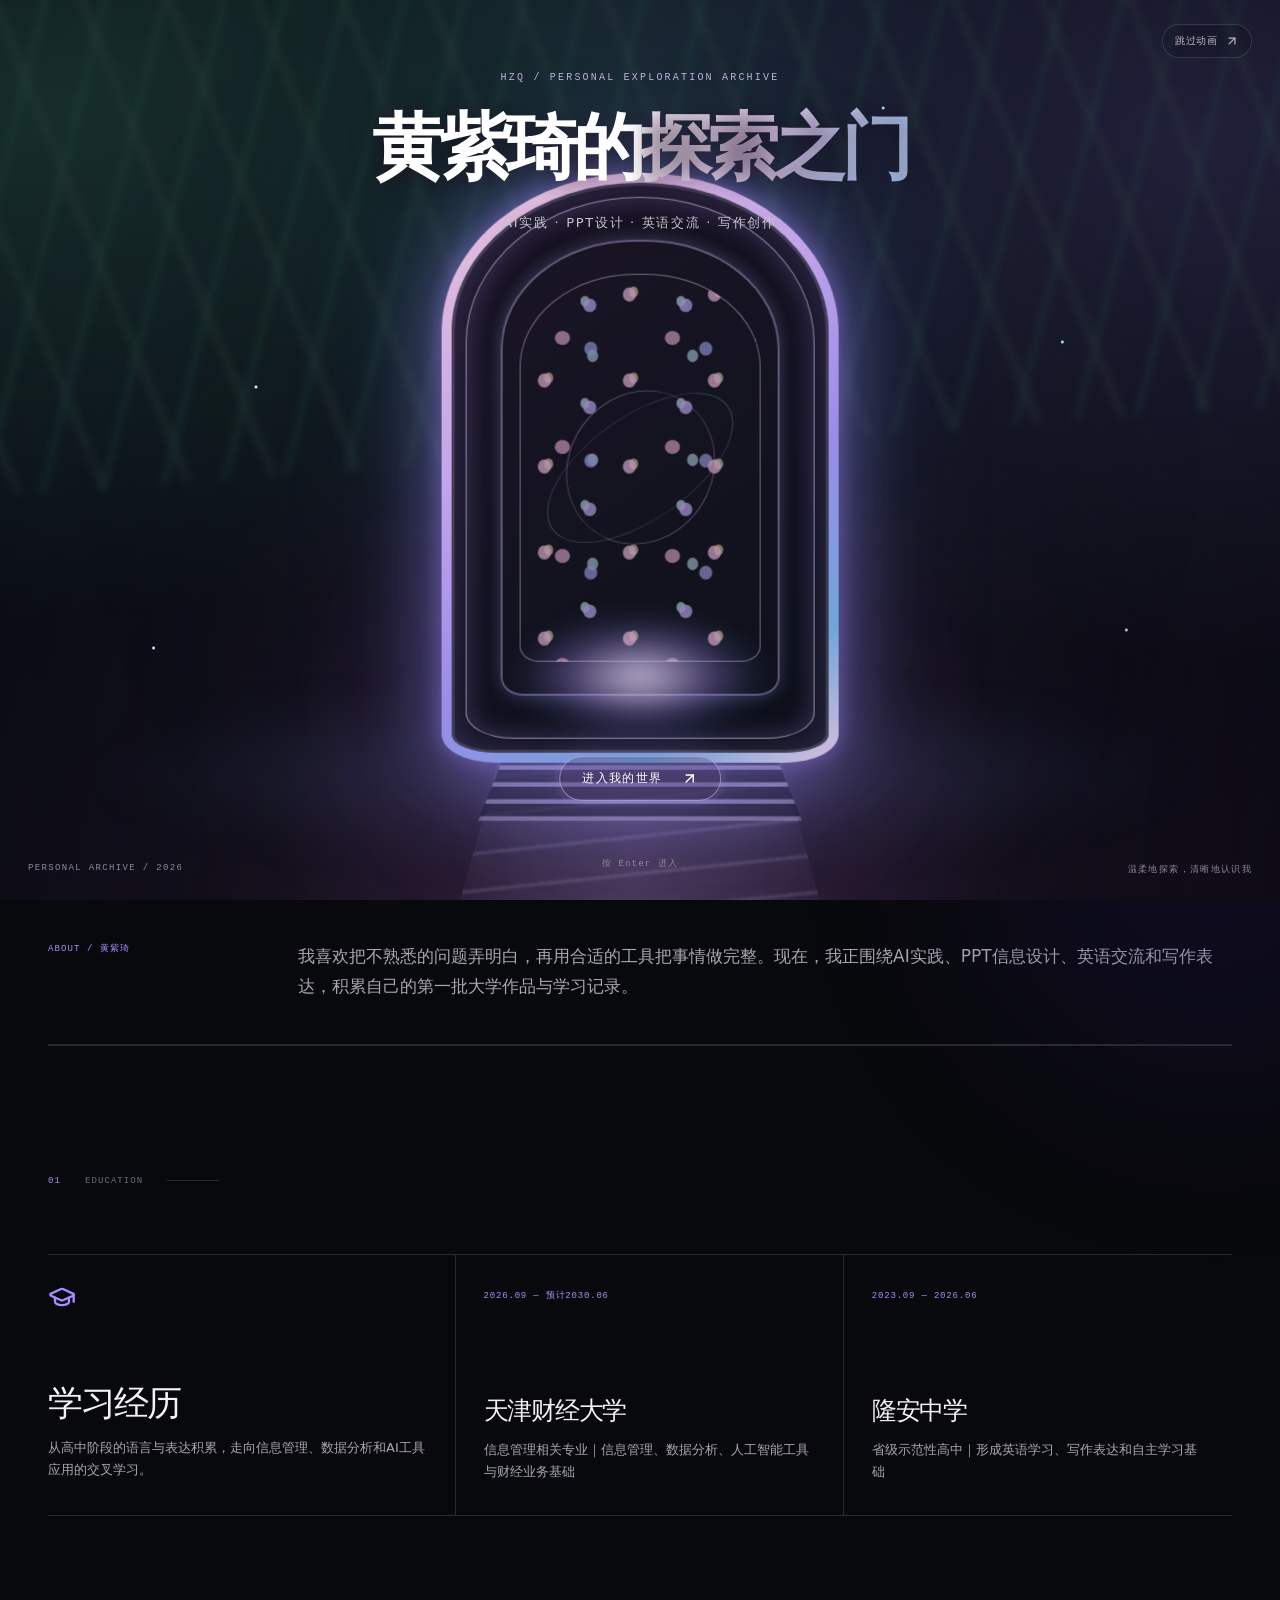
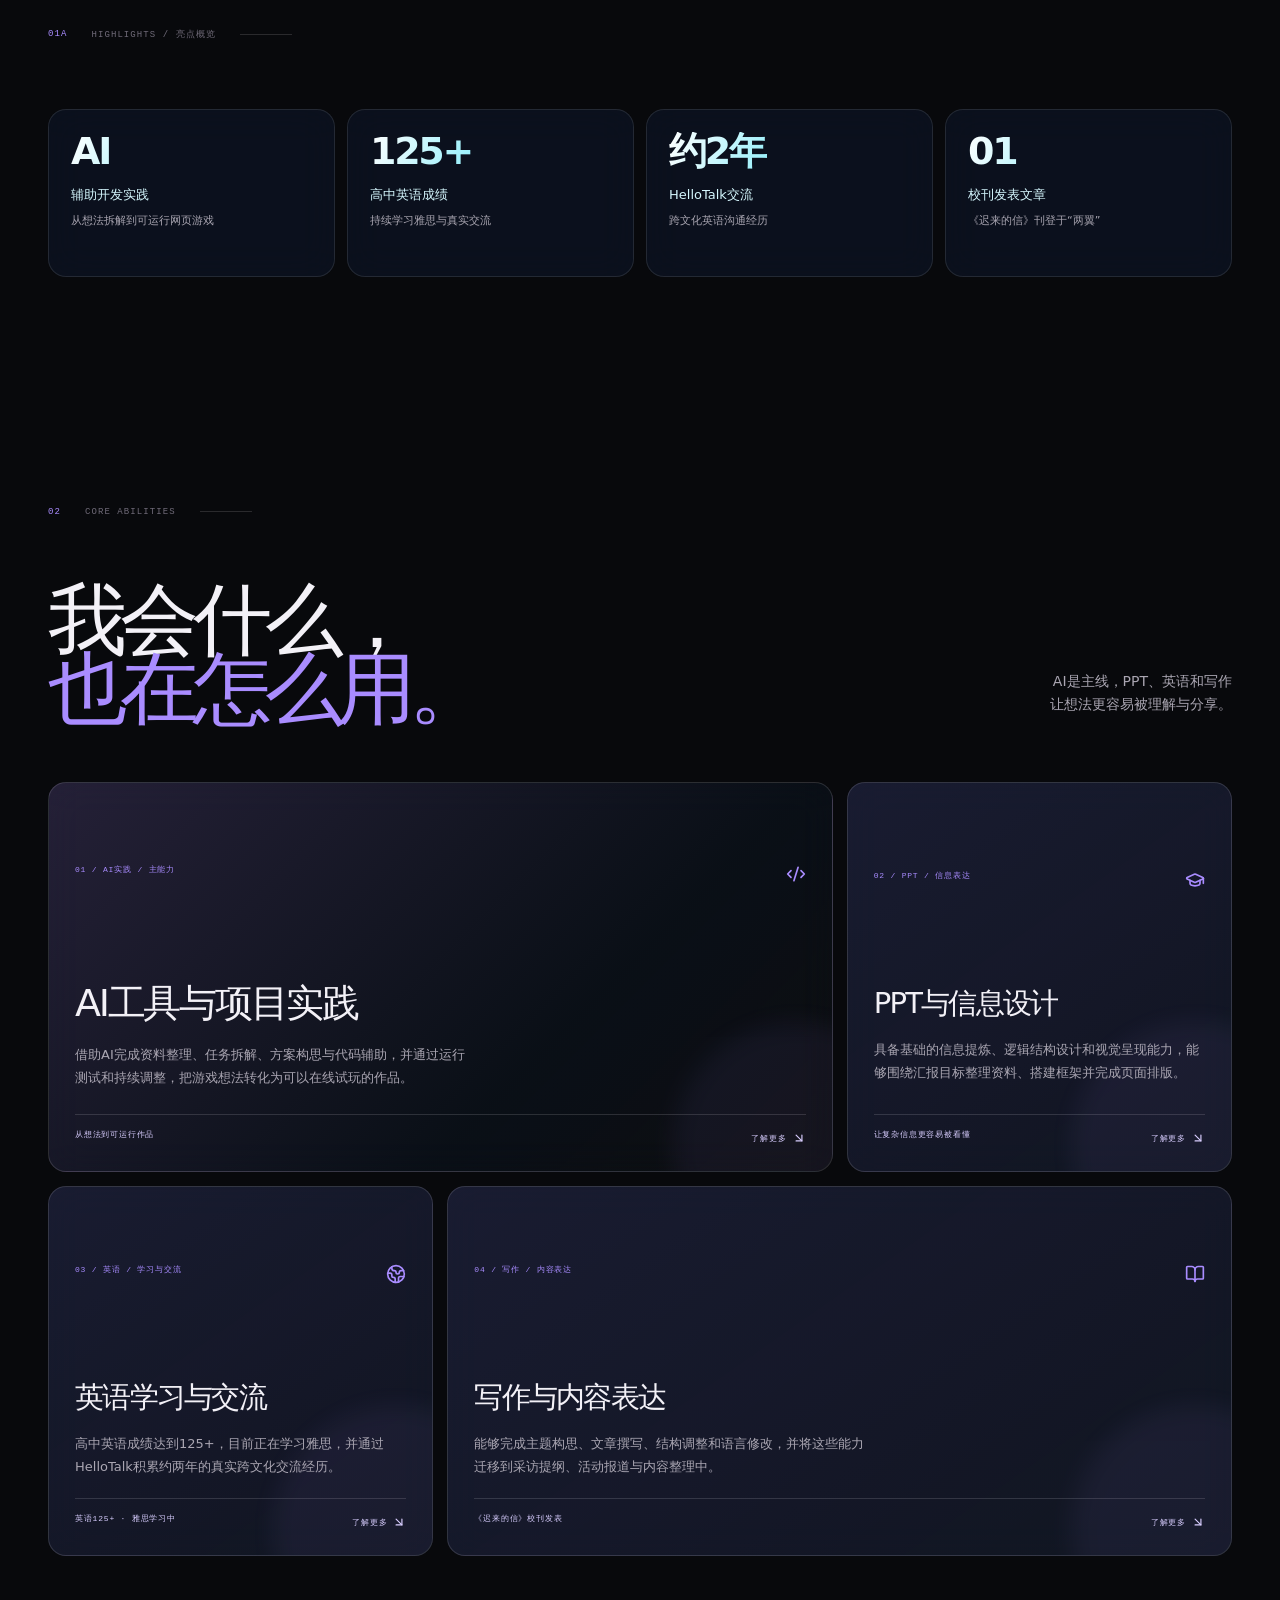
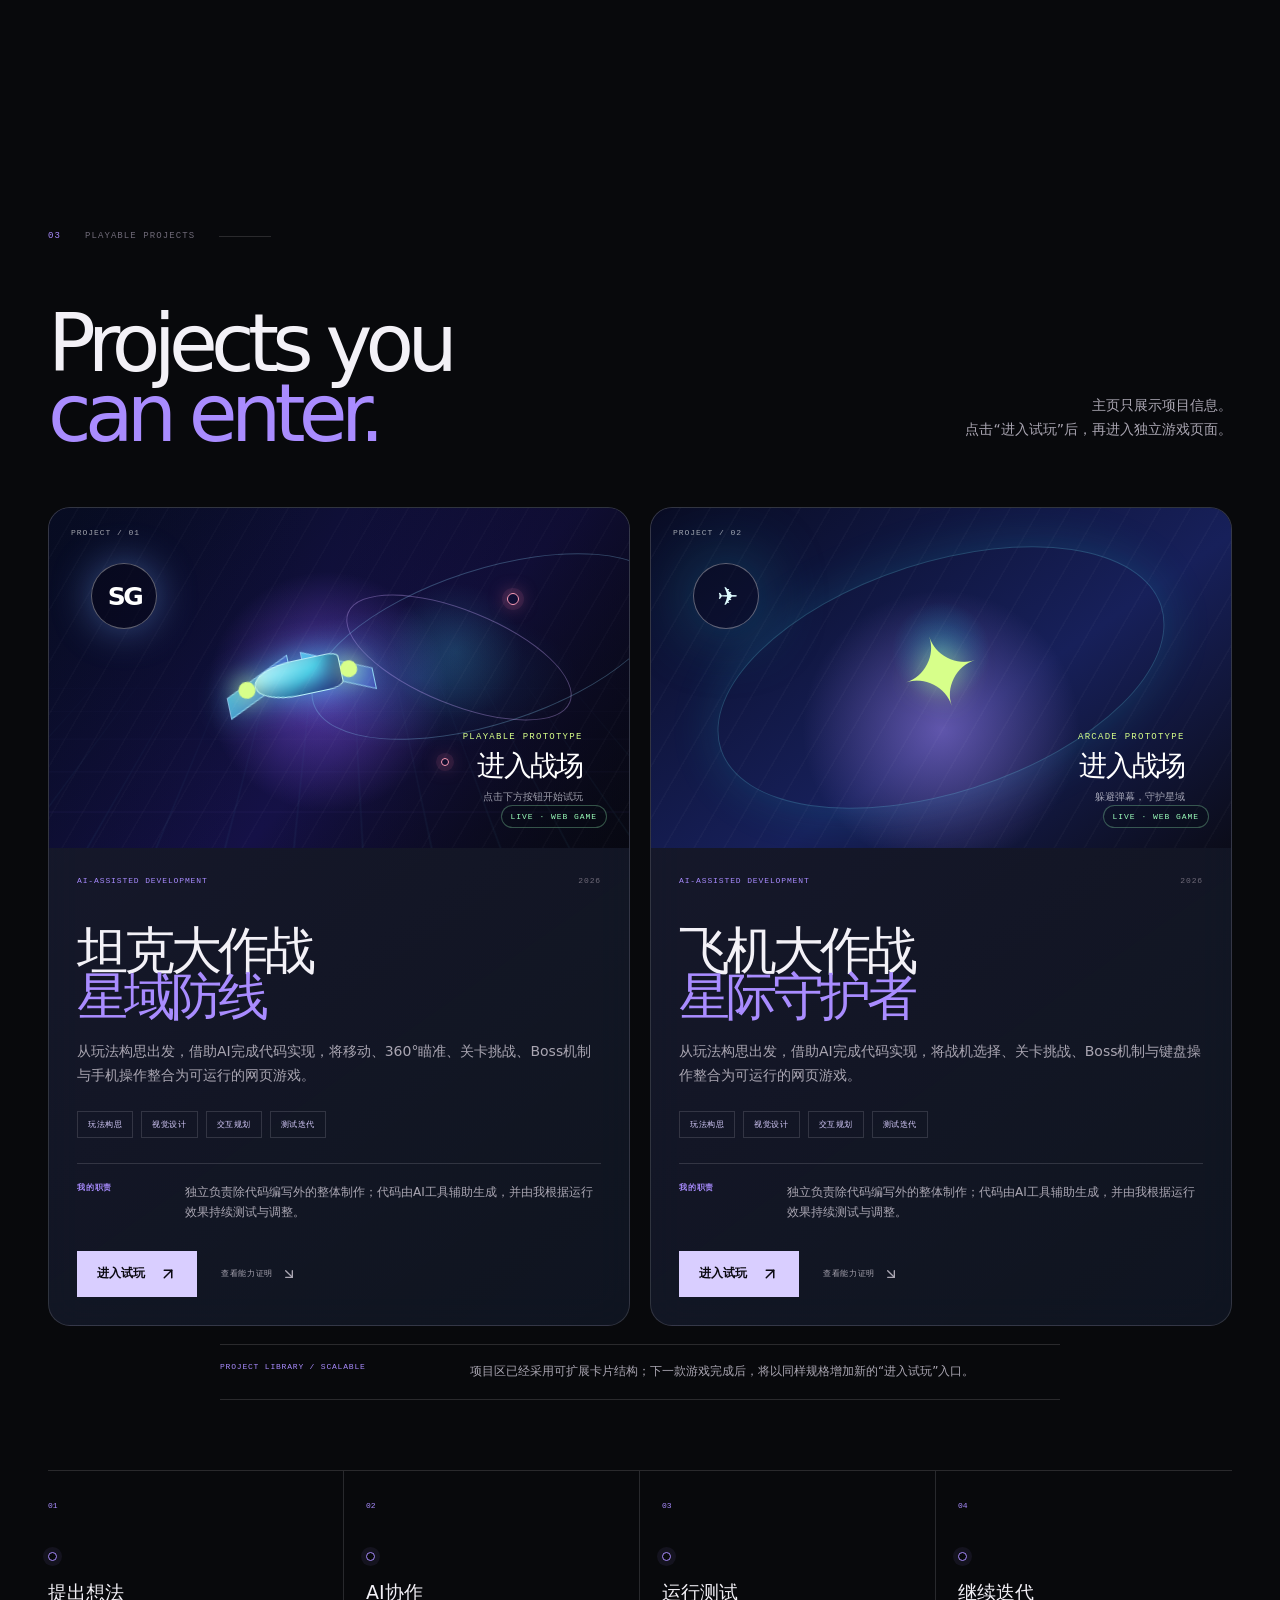
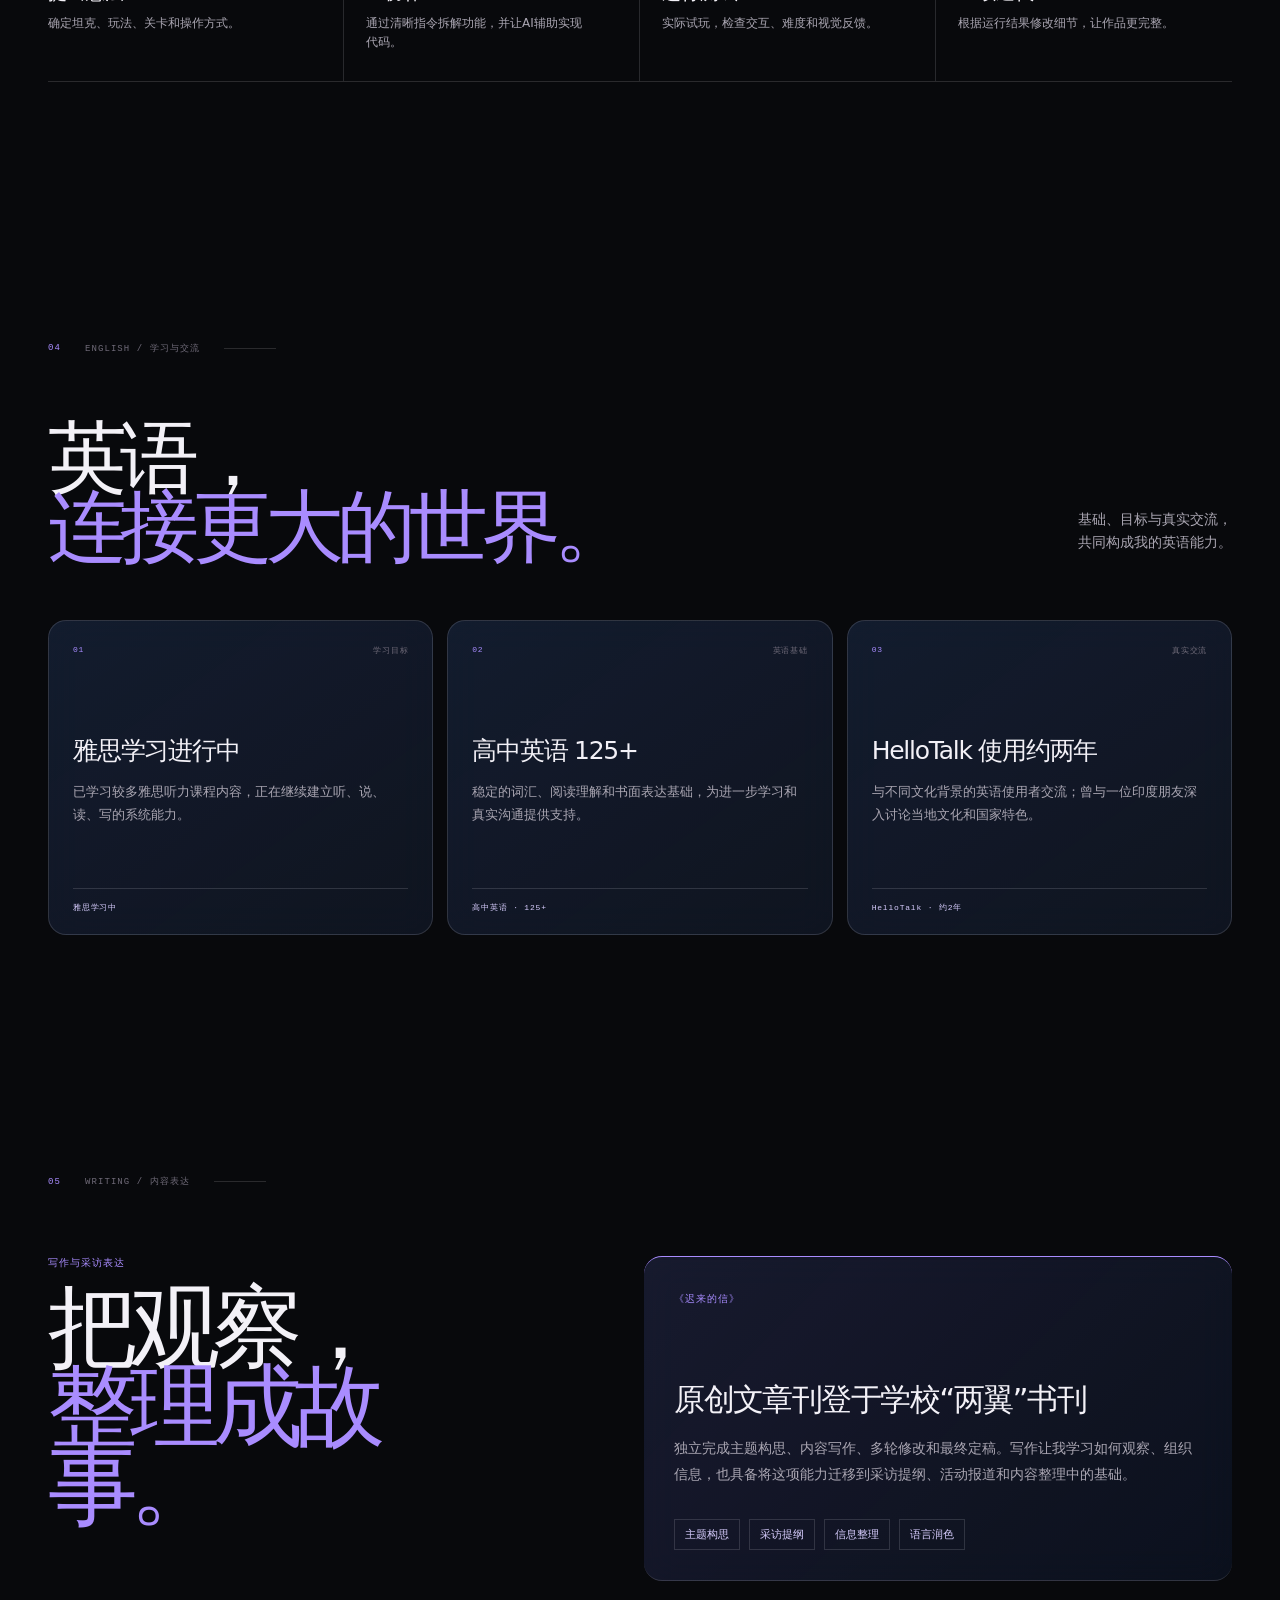
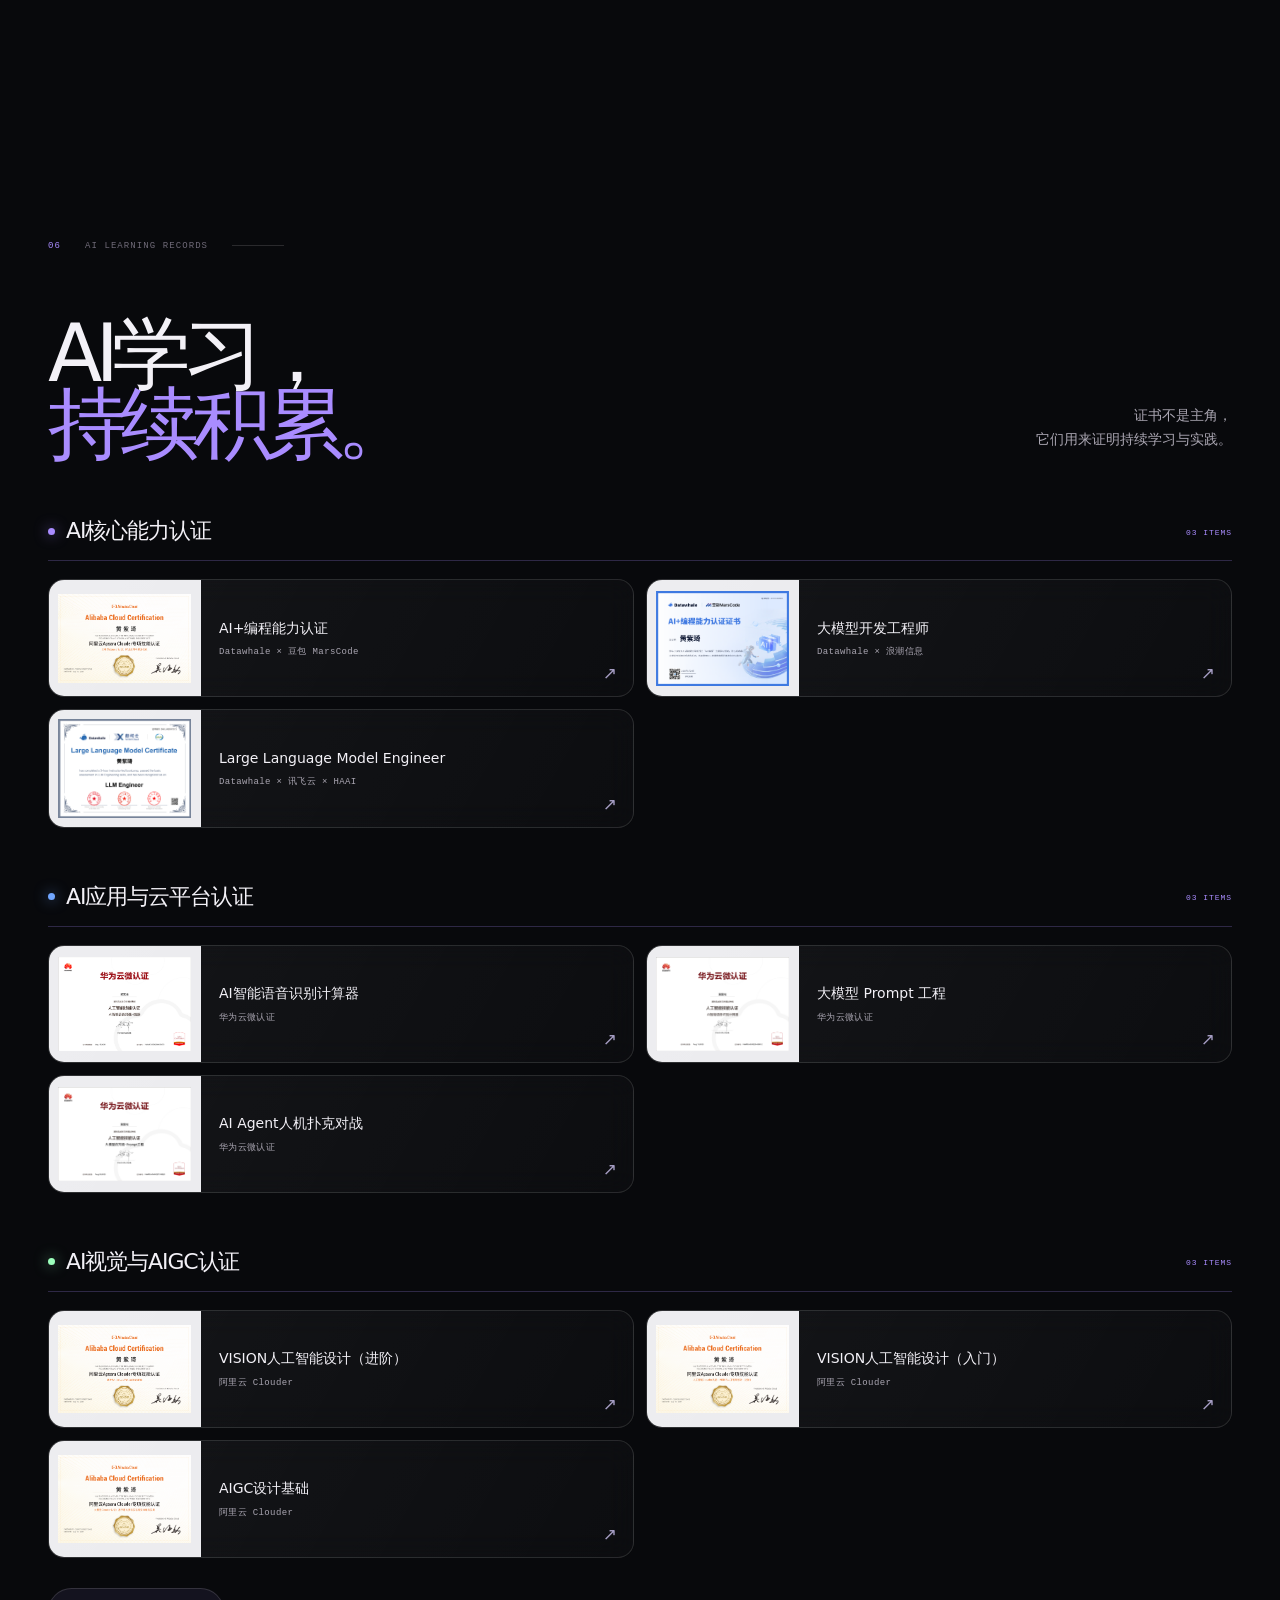
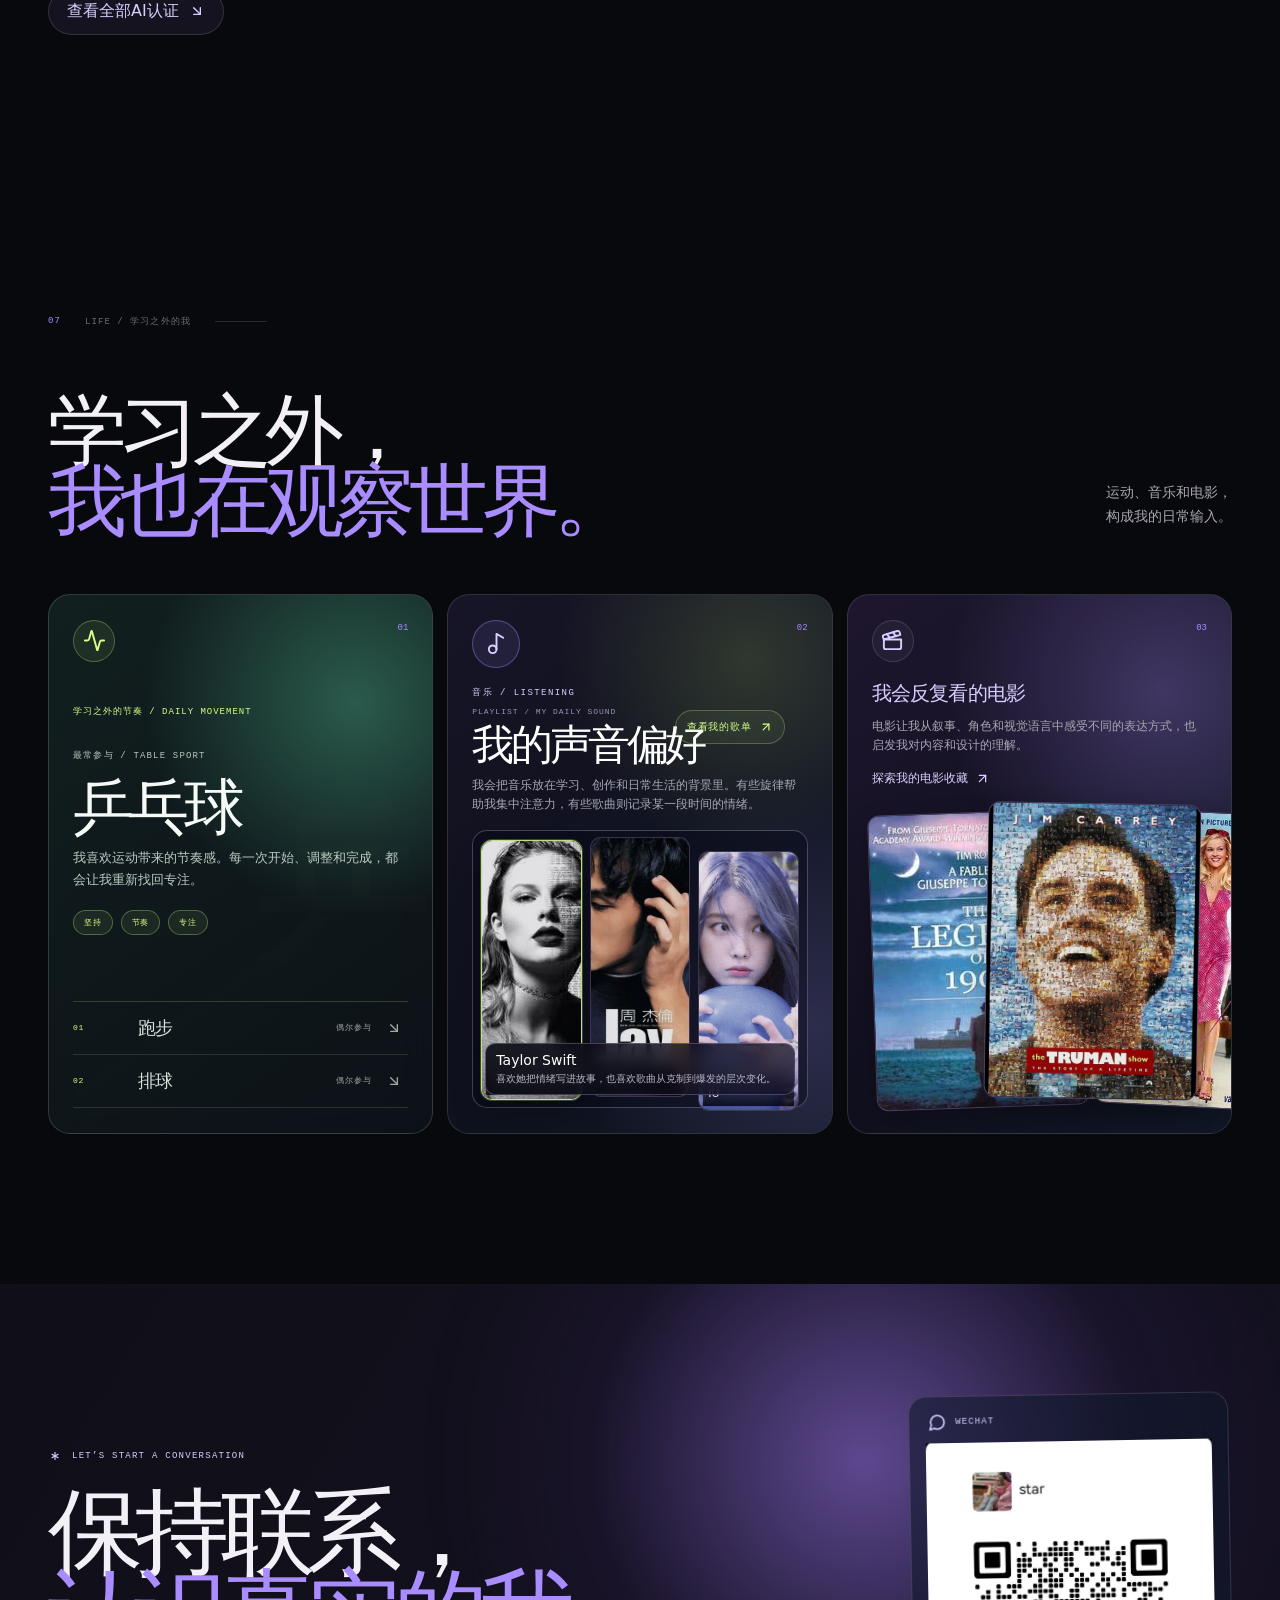
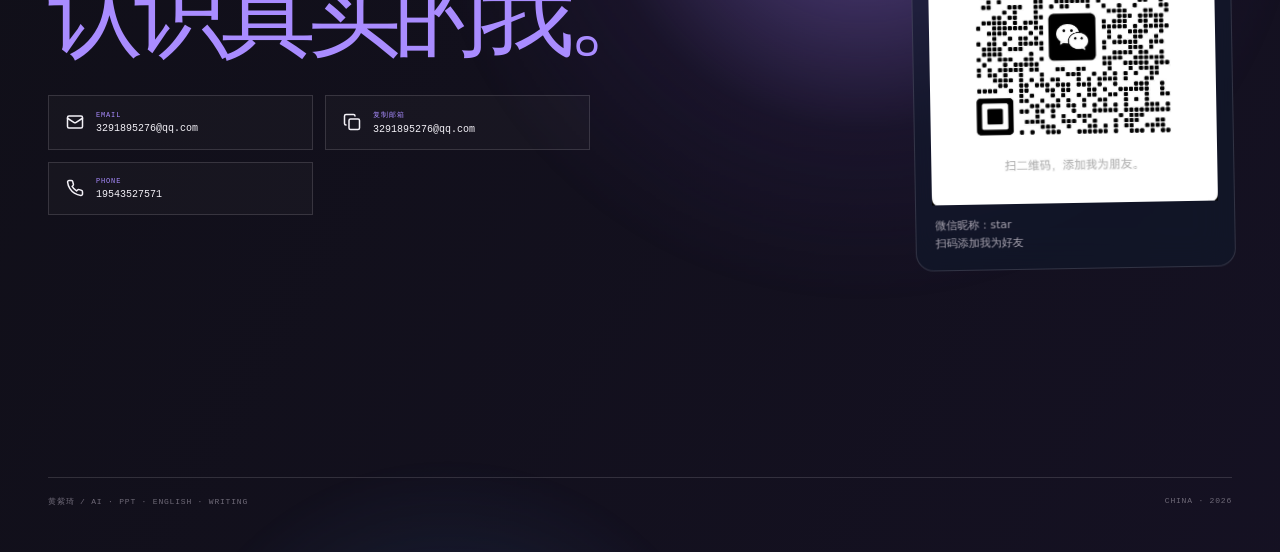
==== commit 25ee9e88: "Fix mobile tank game UX and audio handoff" ====
--- a/index.html
+++ b/index.html
@@ -64,6 +64,16 @@
             const next = rewrite(value);
             if (next && next !== value) originalSetAttribute.call(element, name, next);
           }
+          // 证书卡片先使用轻量缩略图；点击弹窗时仍保留高清原图。
+          if (element.tagName === 'IMG' && !element.closest('.certificate-modal')) {
+            const current = element.getAttribute('src') || '';
+            const marker = '/certificates/';
+            if (current.includes(marker) && !current.includes('/certificates/thumbs/')) {
+              const filename = decodeURIComponent(current.split('/').pop() || '').replace(/\.[^.]+$/, '');
+              const base = current.slice(0, current.indexOf(marker) + marker.length);
+              originalSetAttribute.call(element, 'src', `${base}thumbs/${encodeURIComponent(filename)}.jpg`);
+            }
+          }
           if (element.tagName === 'IMG' && element.getAttribute('src')?.includes('/profile/')) {
             element.loading = 'eager';
             element.decoding = 'async';
@@ -85,12 +95,77 @@
         const startHeroVideo = () => {
           const video = document.querySelector('video.hero-video');
           if (!video) return;
+          const hero = video.closest('.hero');
+          // 微信内置浏览器偶尔会拦截视频或停在首帧：准备同域海报作为可见兜底。
+          if (hero && !hero.querySelector('.hero-video-fallback')) {
+            const fallback = document.createElement('div');
+            fallback.className = 'hero-video-fallback';
+            fallback.setAttribute('aria-hidden', 'true');
+            fallback.style.backgroundImage = `url(${repoBase}/hero-poster.svg)`;
+            hero.prepend(fallback);
+          }
+          let playButton = hero?.querySelector('.hero-video-play');
+          if (hero && !playButton) {
+            playButton = document.createElement('button');
+            playButton.type = 'button';
+            playButton.className = 'hero-video-play';
+            playButton.textContent = '播放背景视频';
+            playButton.setAttribute('aria-label', '播放背景视频');
+            playButton.hidden = true;
+            hero.append(playButton);
+          }
+          const showFallback = () => {
+            hero?.classList.add('hero-video-fallback-active');
+            if (playButton) playButton.hidden = false;
+          };
+          const hideFallback = () => {
+            hero?.classList.remove('hero-video-fallback-active');
+            if (playButton) playButton.hidden = true;
+          };
+          if (playButton && !playButton.dataset.bound) {
+            playButton.dataset.bound = '1';
+            playButton.addEventListener('click', () => {
+              video.muted = true;
+              video.play().then(hideFallback).catch(() => {
+                playButton.textContent = '微信暂时无法播放';
+              });
+            });
+          }
           const source = video.querySelector('source');
           if (source) originalSetAttribute.call(source, 'src', `${repoBase}/profile/resume-background.mp4`);
           originalSetAttribute.call(video, 'poster', `${repoBase}/hero-poster.svg`);
           video.muted = true;
-          video.load();
-          video.play().catch(() => {});
+          video.preload = 'auto';
+          if (video.readyState < 2) video.load();
+          video.play().then(hideFallback).catch(showFallback);
+          // 微信内置浏览器可能在切后台、网络抖动或首帧解码后暂停视频；无控件视频可以安全恢复播放。
+          if (!video.dataset.recoveryBound) {
+            video.dataset.recoveryBound = '1';
+            let fallbackTimer = 0;
+            const scheduleFallback = () => {
+              window.clearTimeout(fallbackTimer);
+              fallbackTimer = window.setTimeout(() => {
+                if (video.paused || video.readyState < 2) showFallback();
+              }, 2200);
+            };
+            const resume = () => {
+              if (!document.hidden && video.paused) {
+                video.play().then(hideFallback).catch(showFallback);
+              }
+            };
+            video.addEventListener('playing', () => {
+              window.clearTimeout(fallbackTimer);
+              hideFallback();
+            }, { passive: true });
+            video.addEventListener('error', showFallback, { passive: true });
+            ['loadeddata', 'canplay', 'stalled', 'waiting', 'pause'].forEach((eventName) => {
+              video.addEventListener(eventName, () => {
+                if (eventName === 'stalled' || eventName === 'waiting') scheduleFallback();
+                window.setTimeout(resume, eventName === 'pause' ? 120 : 320);
+              }, { passive: true });
+            });
+            video.addEventListener('ended', () => { video.currentTime = 0; resume(); }, { passive: true });
+          }
         };
         window.setTimeout(startHeroVideo, 600);
         window.addEventListener('pointerdown', startHeroVideo, { once: true, passive: true });
@@ -100,9 +175,9 @@
         });
       })();
     </script>
-    <script type="module" crossorigin src="./assets/index-C6X84rei.js"></script>
+    <script type="module" crossorigin src="./assets/index-4P-yEhAE.js"></script>
     <link rel="stylesheet" crossorigin href="./assets/index-EBh02GZA.css">
-    <link rel="stylesheet" href="./mobile-overrides.css?v=mobile3">
+    <link rel="stylesheet" href="./mobile-overrides.css?v=mobile4">
   </head>
   <body>
     <div id="root"></div>
--- a/mobile-overrides.css
+++ b/mobile-overrides.css
@@ -1,4 +1,41 @@
 /* 移动端首屏优化：视频背景更明显，头像与姓名形成清晰层级。 */
+.hero-video-fallback {
+  position: absolute;
+  inset: 0;
+  z-index: -4;
+  background-position: center;
+  background-size: cover;
+  background-repeat: no-repeat;
+  opacity: 0;
+  pointer-events: none;
+  transition: opacity .25s ease;
+}
+.hero.hero-video-fallback-active .hero-video-fallback { opacity: 1; }
+.hero.hero-video-fallback-active .hero-video { opacity: 0 !important; }
+.hero-video-play {
+  position: absolute;
+  right: 24px;
+  bottom: 28px;
+  z-index: 4;
+  min-height: 44px;
+  padding: 10px 16px;
+  border: 1px solid rgba(190, 255, 77, .72);
+  border-radius: 999px;
+  color: #d8ff83;
+  background: rgba(12, 13, 20, .72);
+  box-shadow: 0 8px 26px rgba(0, 0, 0, .24);
+  font: inherit;
+  font-size: 13px;
+  cursor: pointer;
+  backdrop-filter: blur(12px);
+}
+.hero-video-play:hover { background: rgba(106, 76, 220, .78); }
+@media (max-width: 700px) {
+  .hero-video-play { right: 20px; bottom: 74px; }
+}
+@media (prefers-reduced-motion: reduce) {
+  .hero-video-fallback { transition: none; }
+}
 @media (max-width: 700px) {
   .hero { background: url('./hero-poster.svg') center / cover no-repeat #0b0b0e; }
   .hero { min-height: 100svh; align-items: flex-start; }
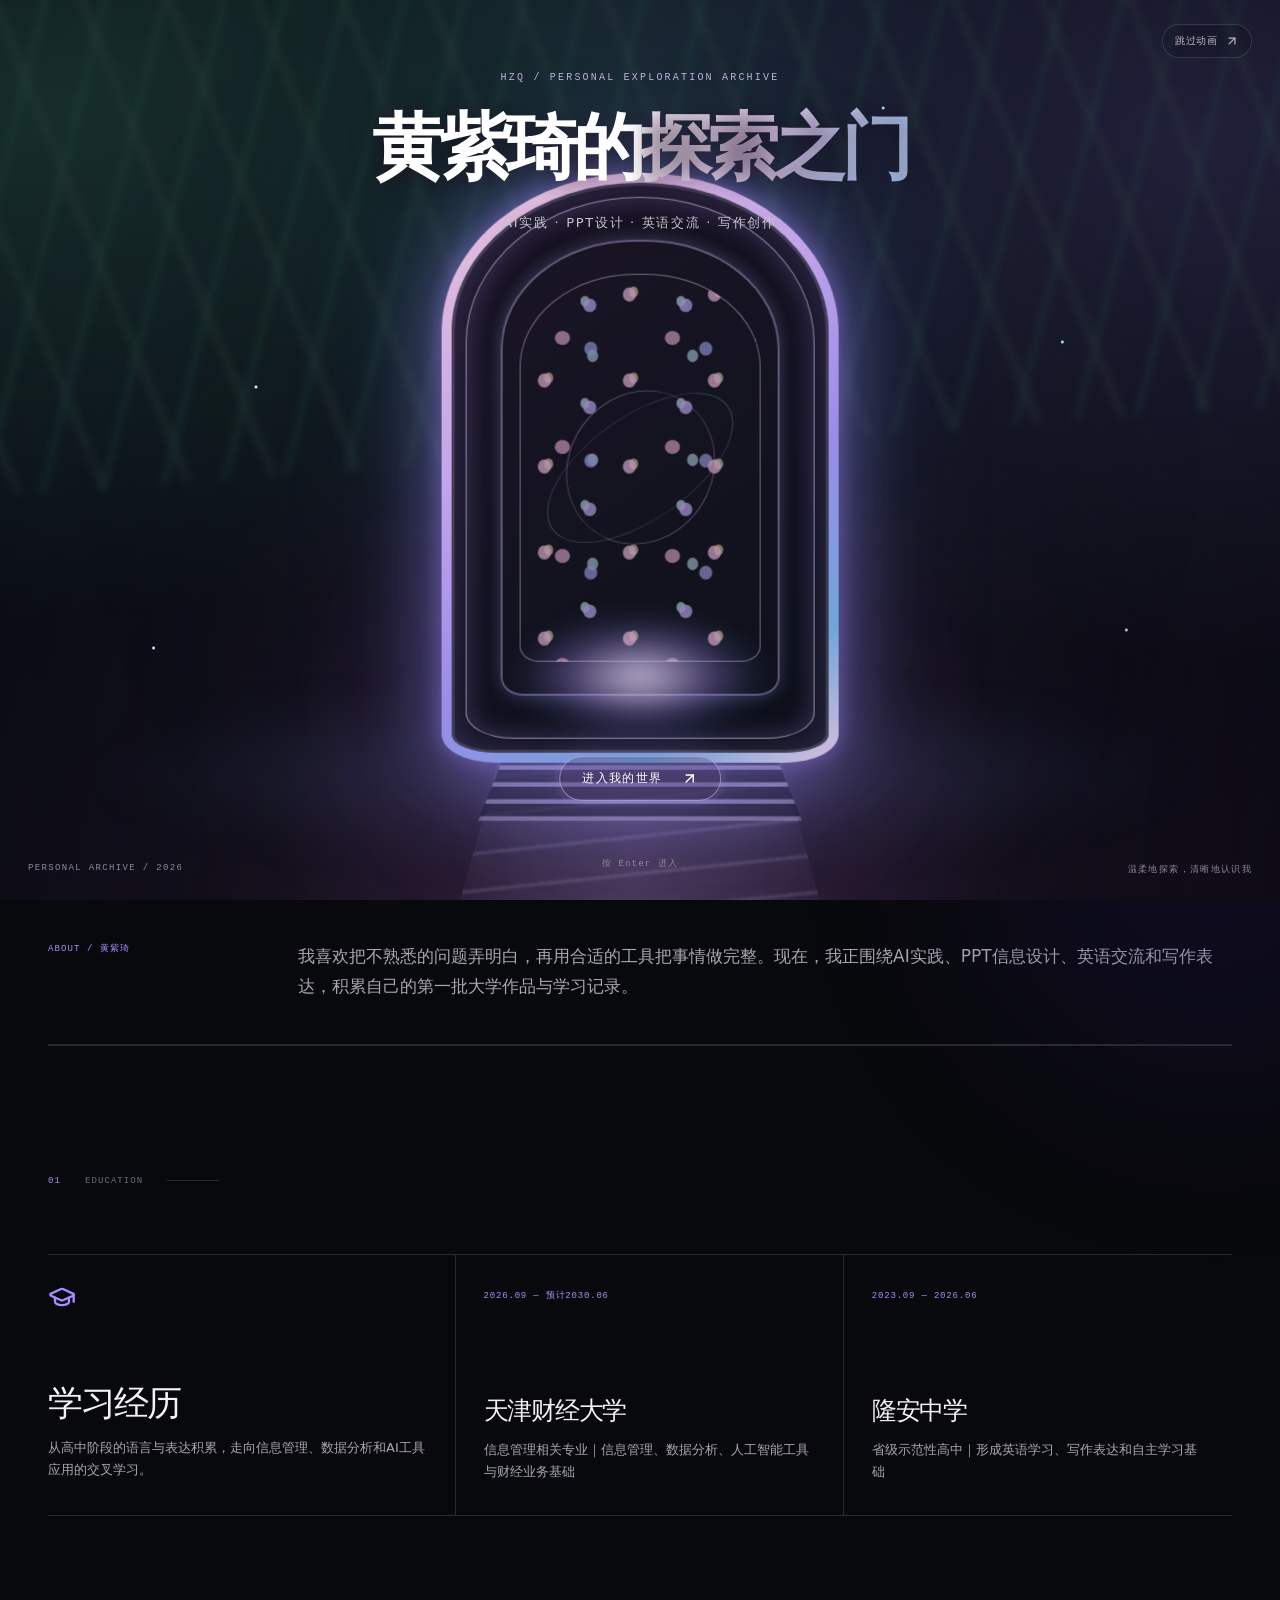
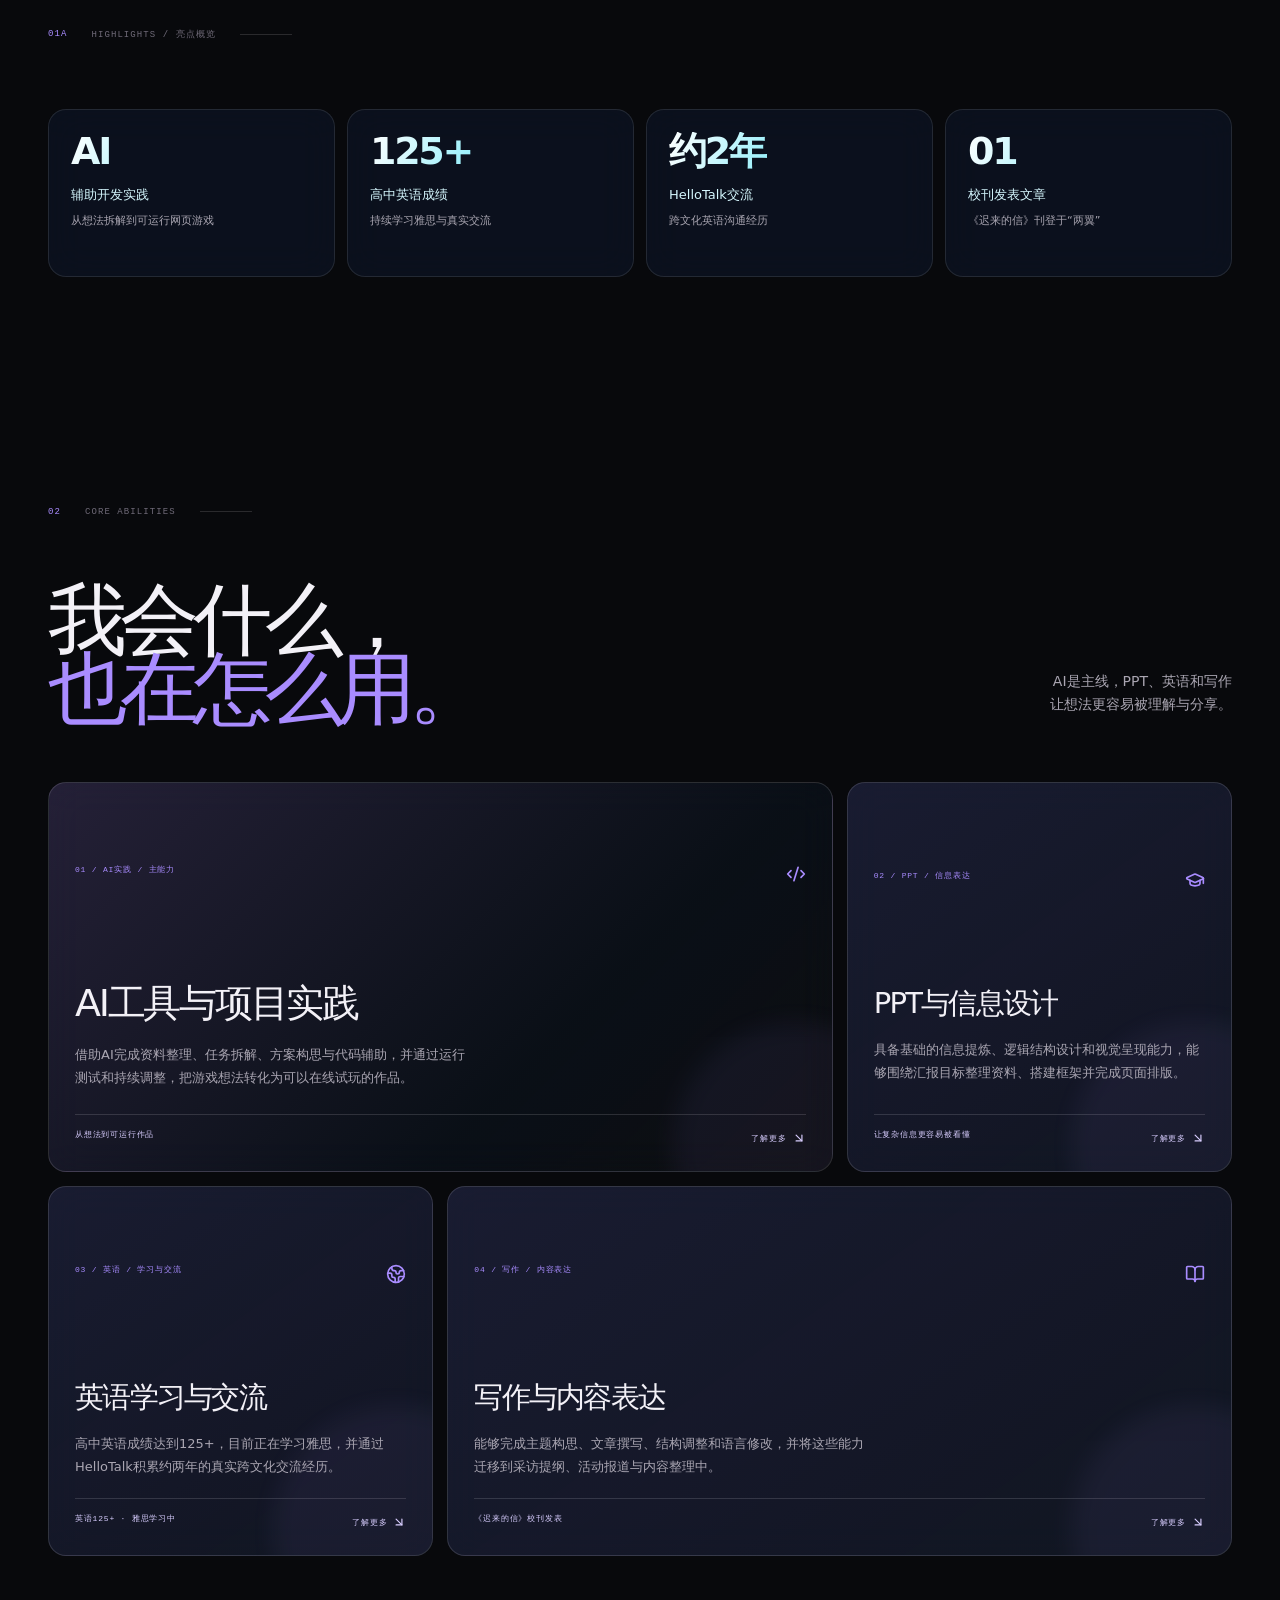
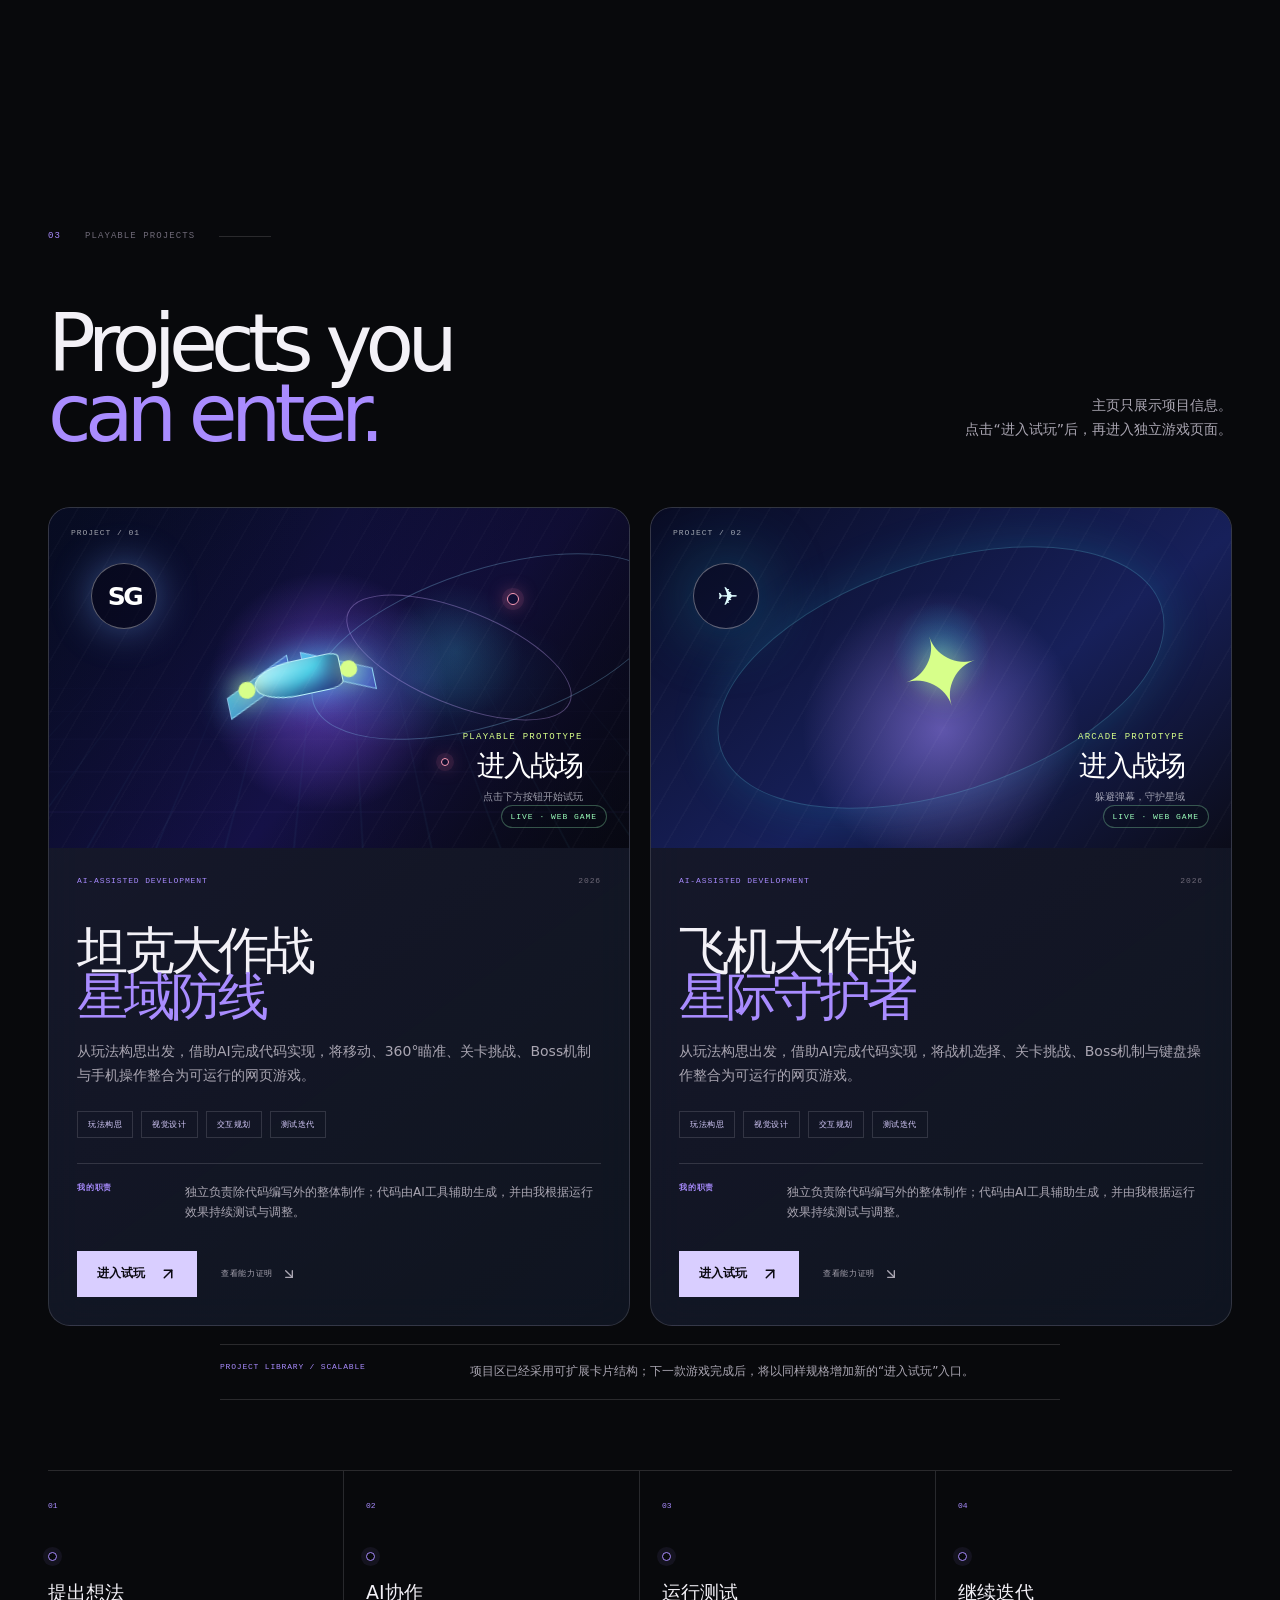
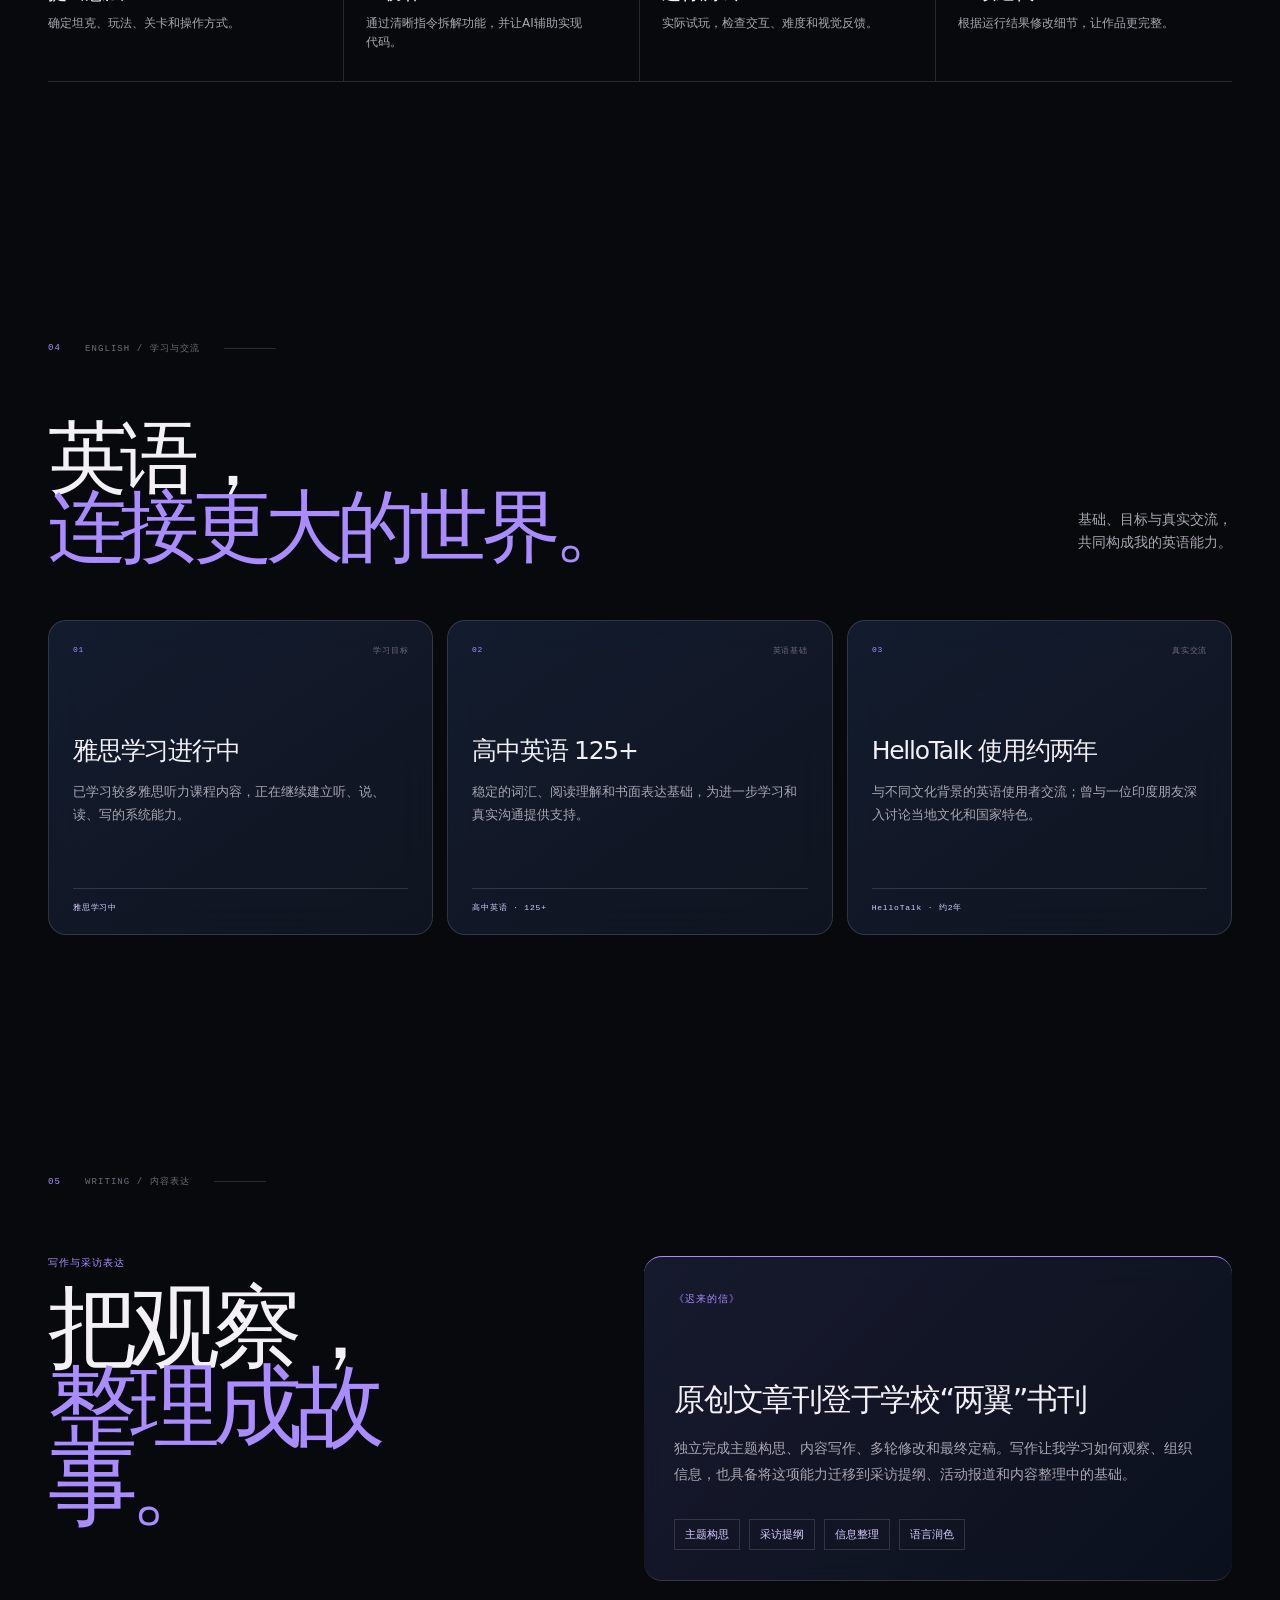
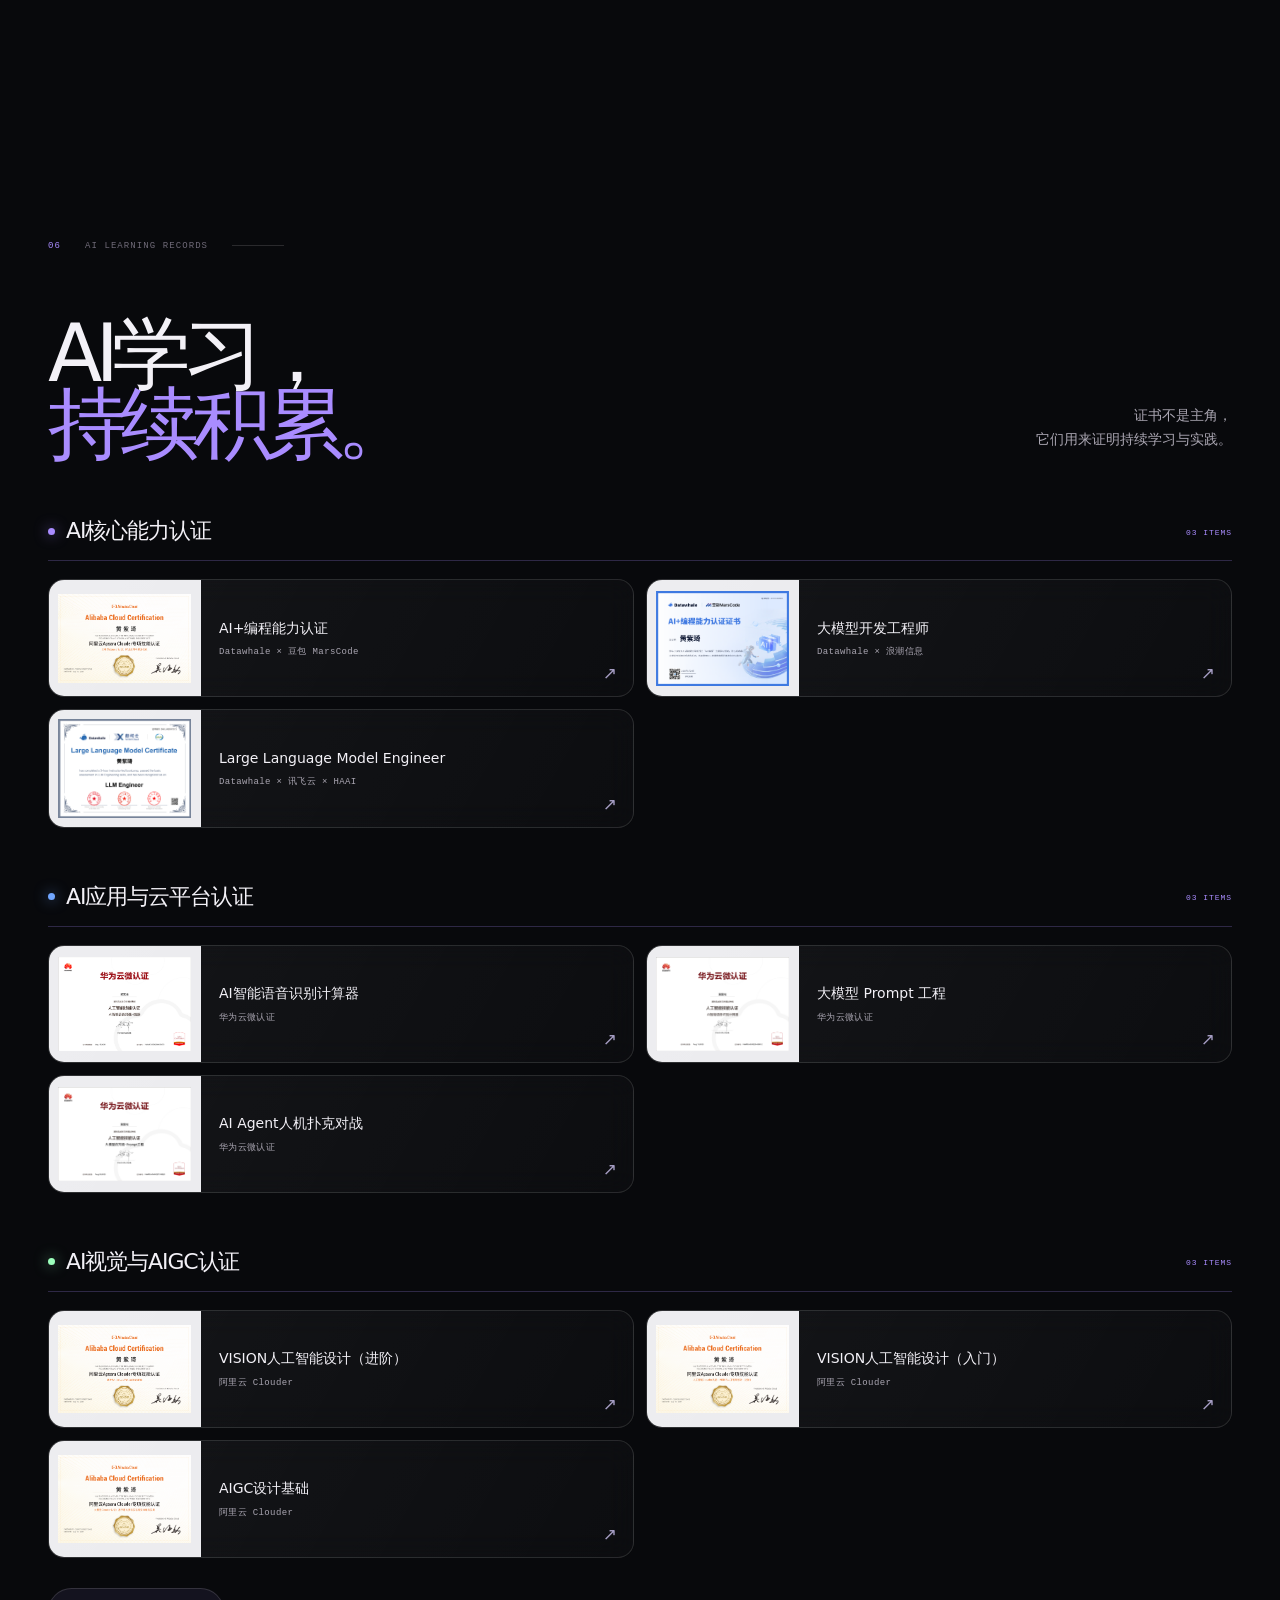
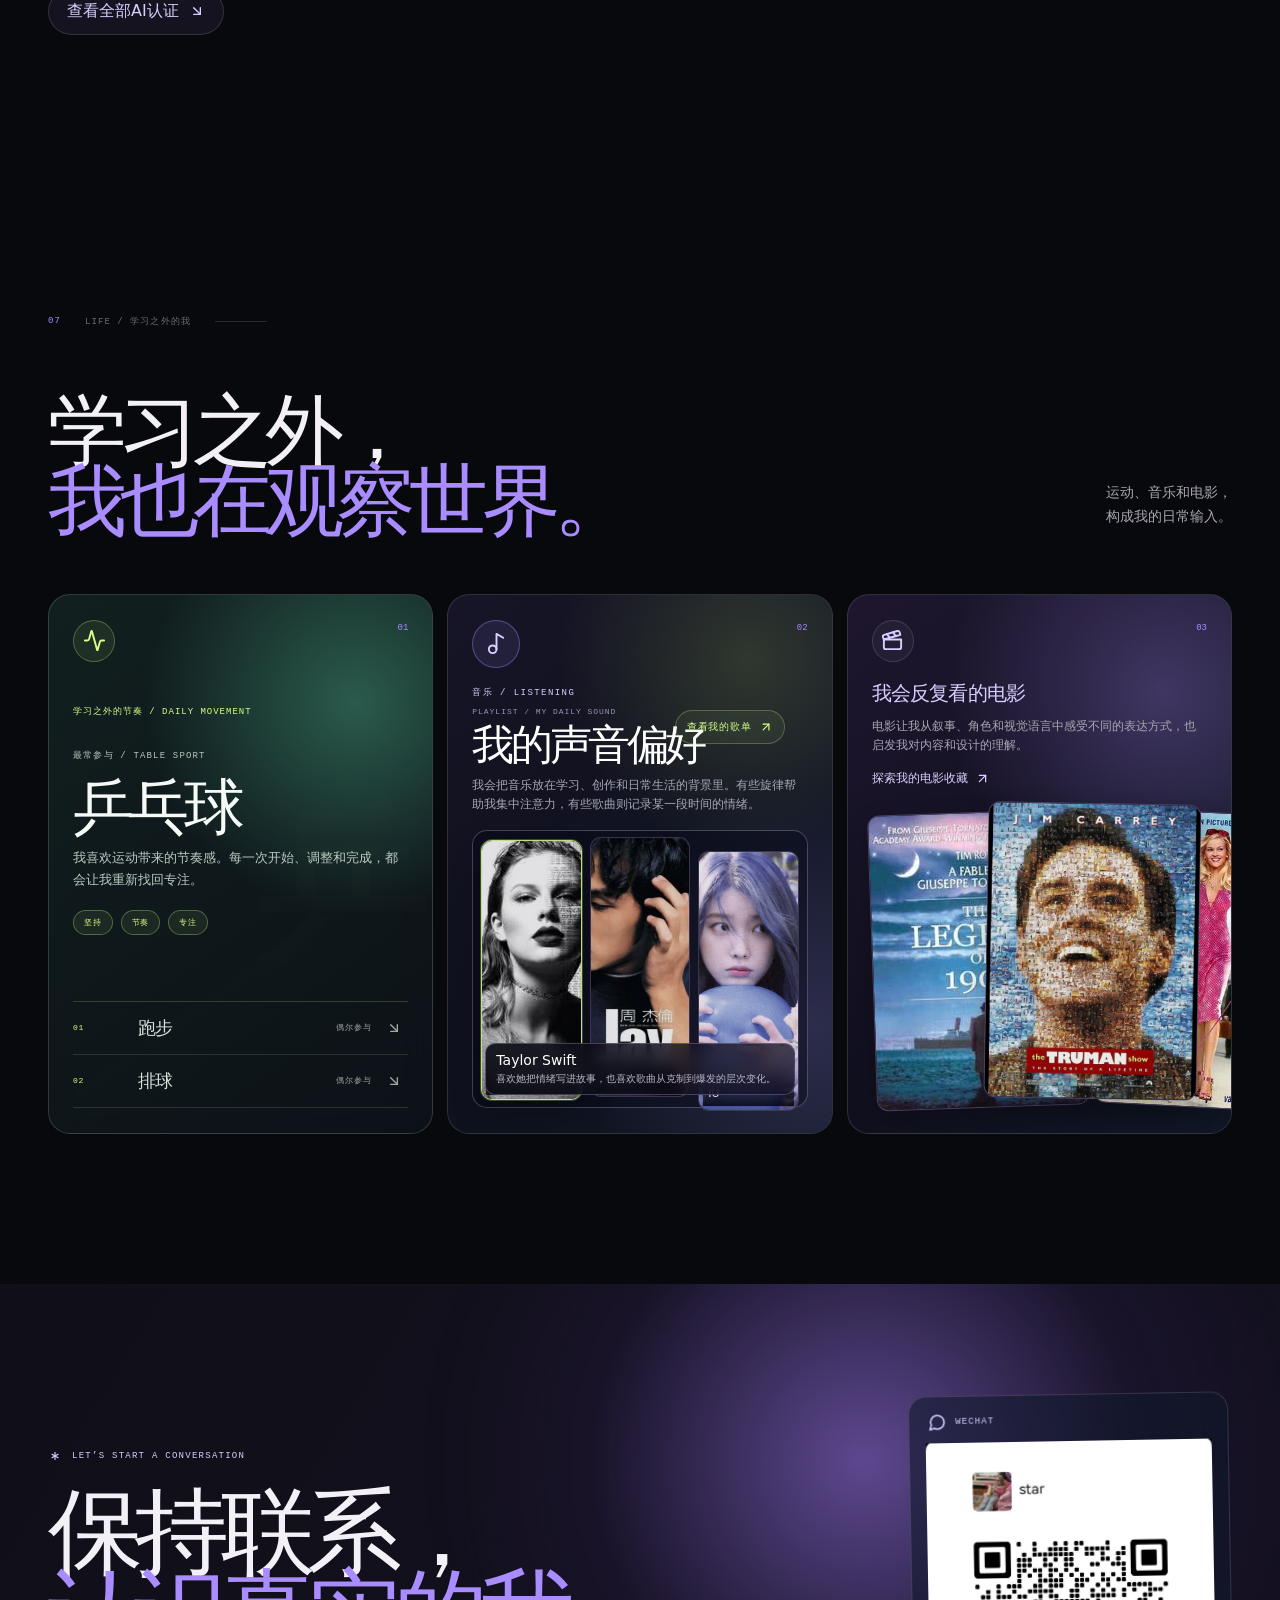
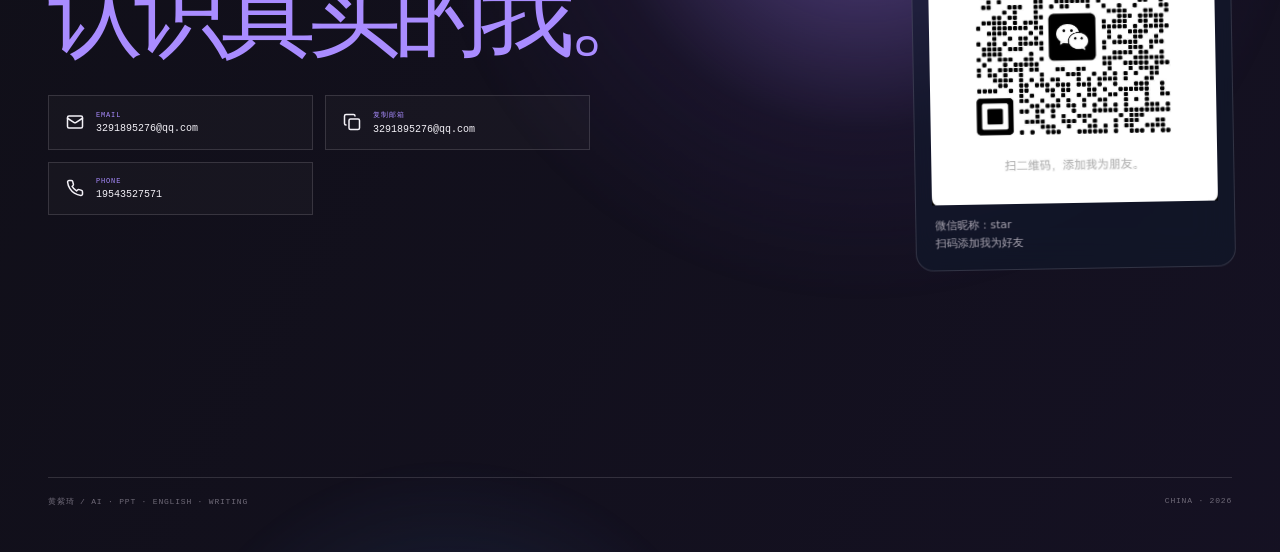
==== commit 31d7a169: "Reset portfolio music when opening games" ====
--- a/index.html
+++ b/index.html
@@ -175,7 +175,7 @@
         });
       })();
     </script>
-    <script type="module" crossorigin src="./assets/index-4P-yEhAE.js"></script>
+    <script type="module" crossorigin src="./assets/index-Dk8aw11n.js"></script>
     <link rel="stylesheet" crossorigin href="./assets/index-EBh02GZA.css">
     <link rel="stylesheet" href="./mobile-overrides.css?v=mobile4">
   </head>
